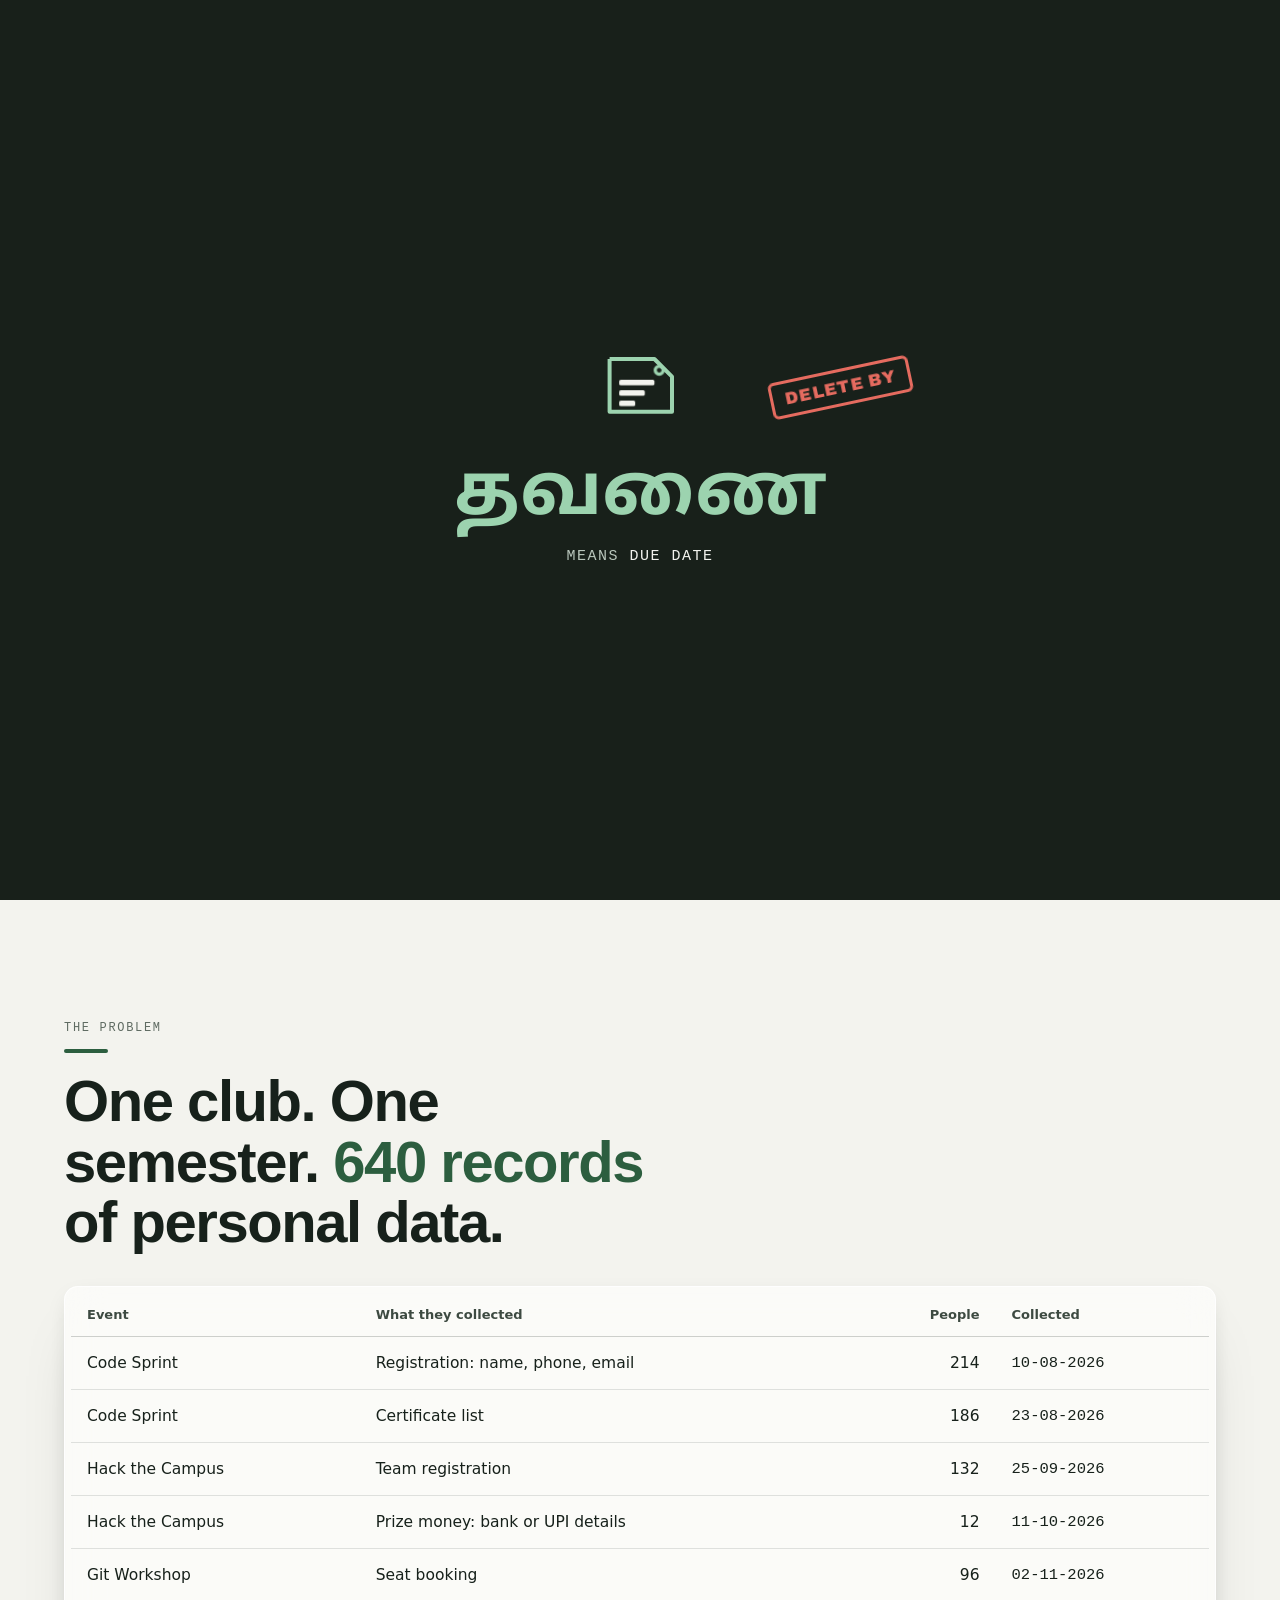
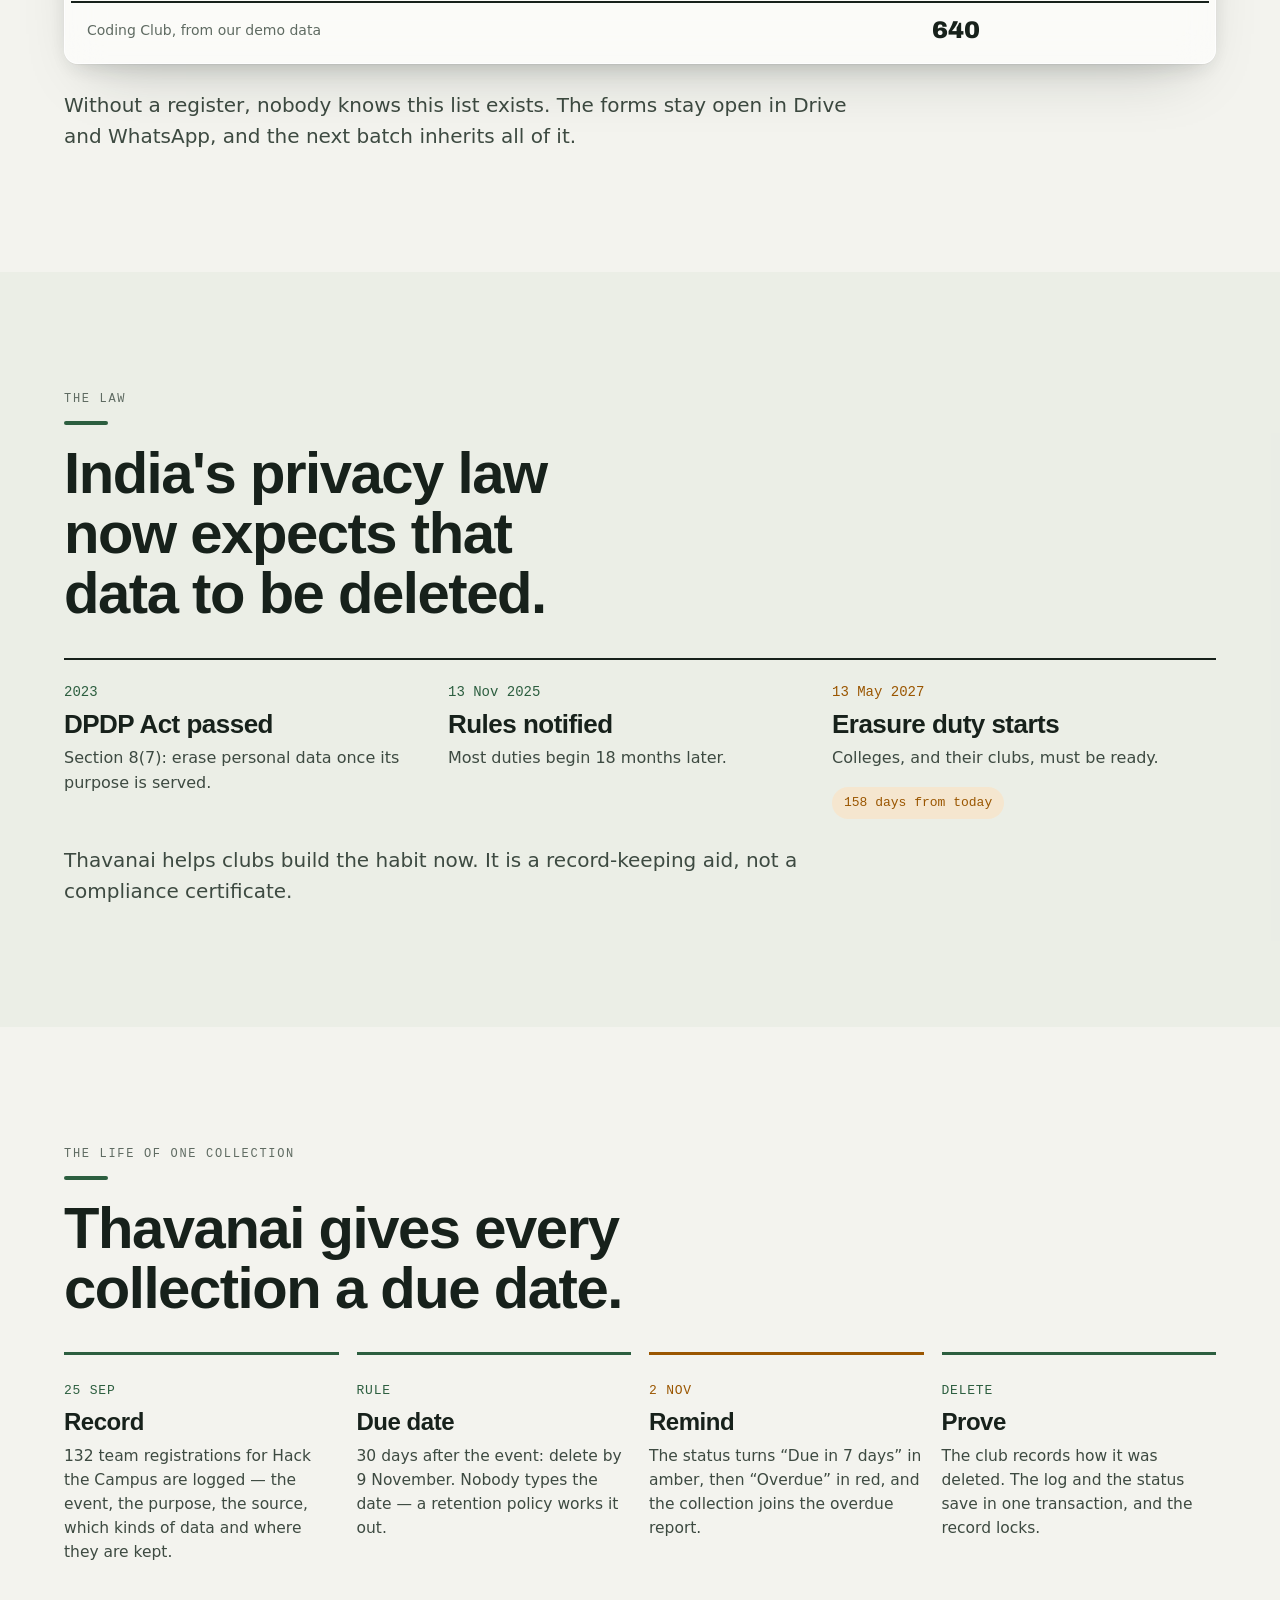
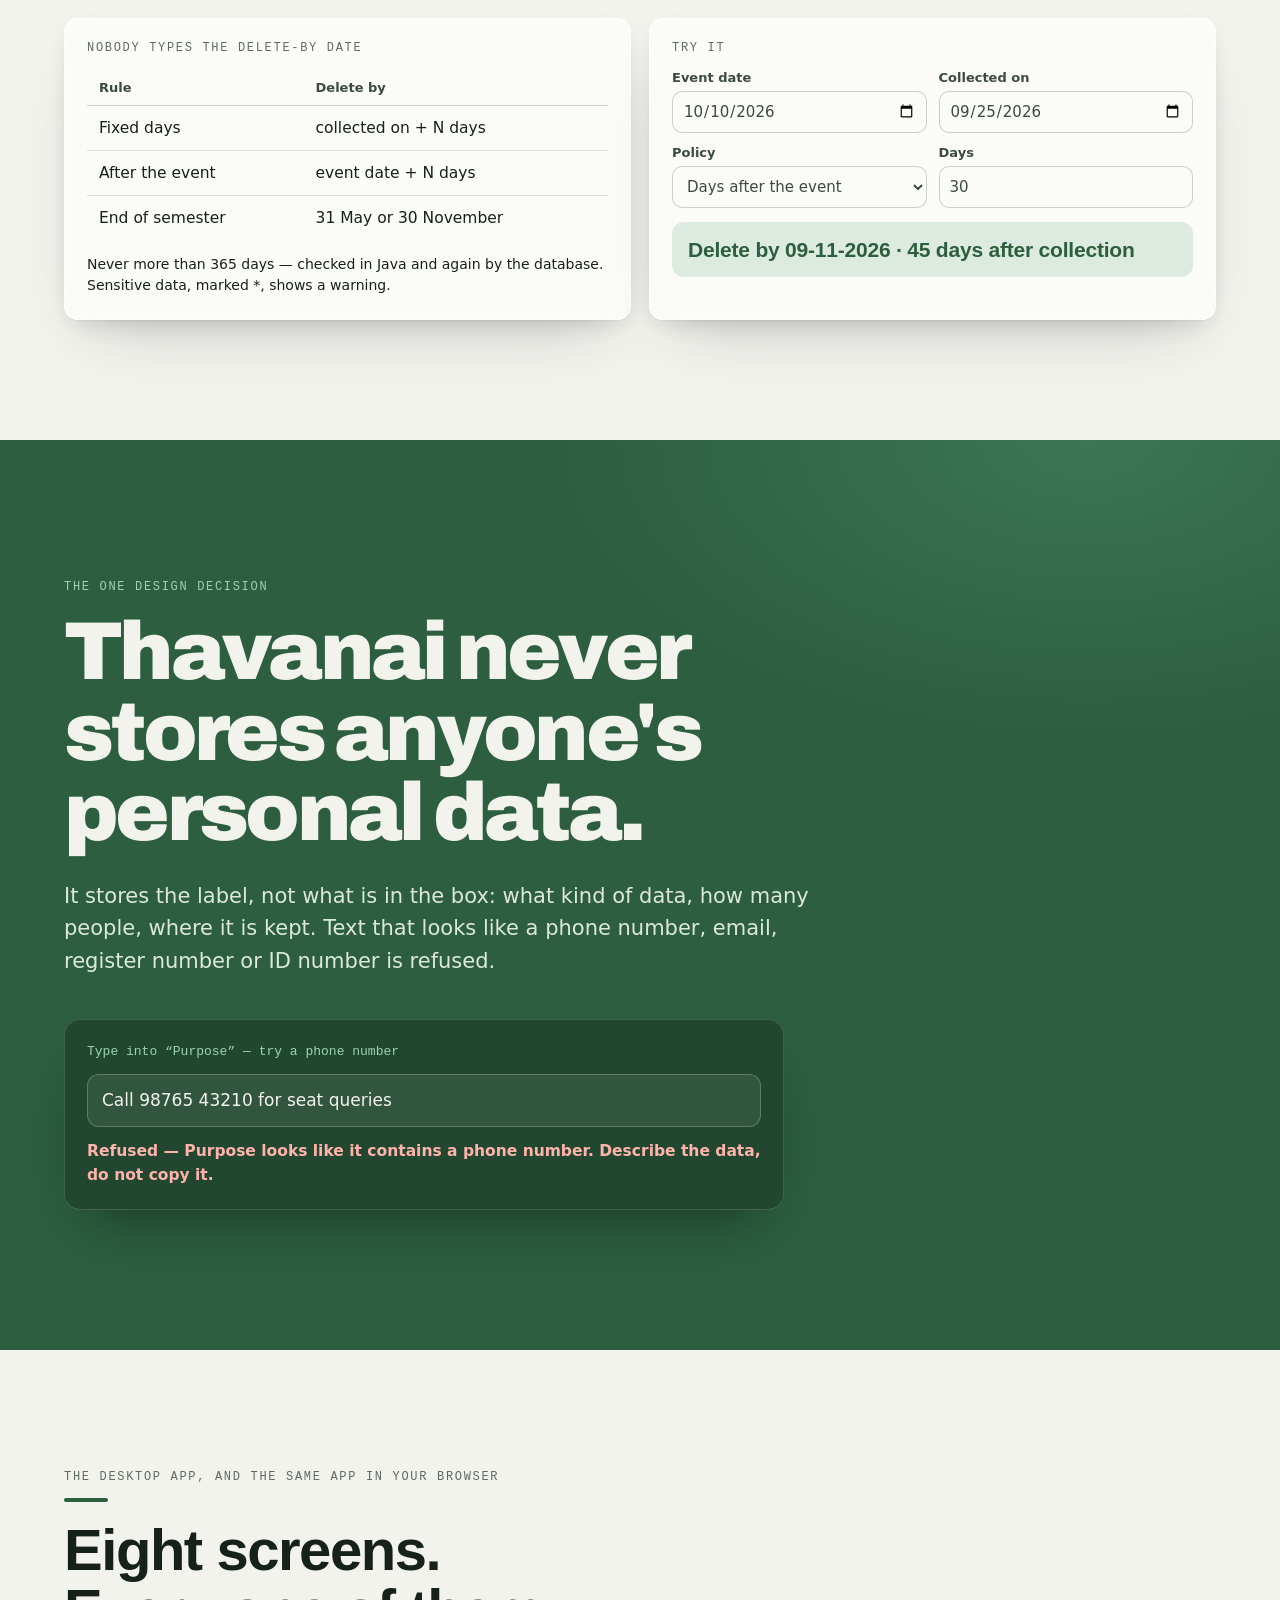
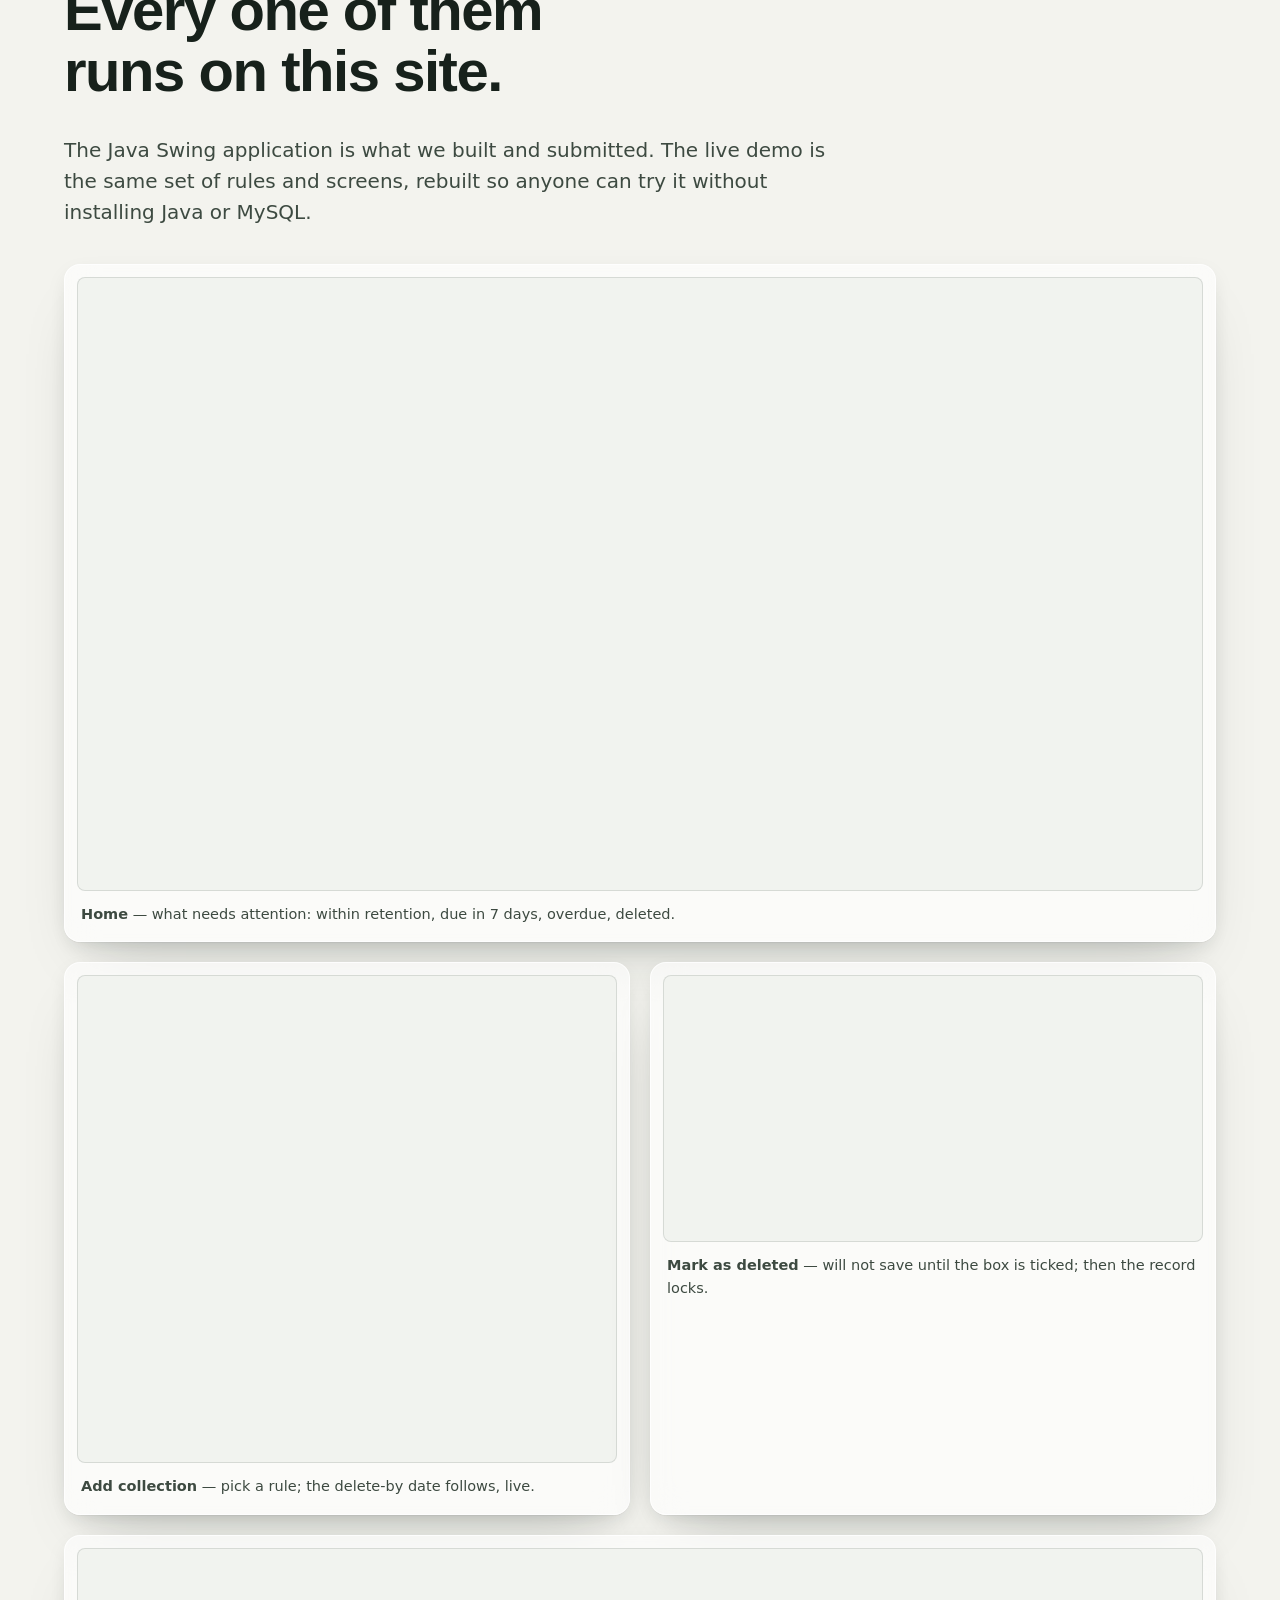
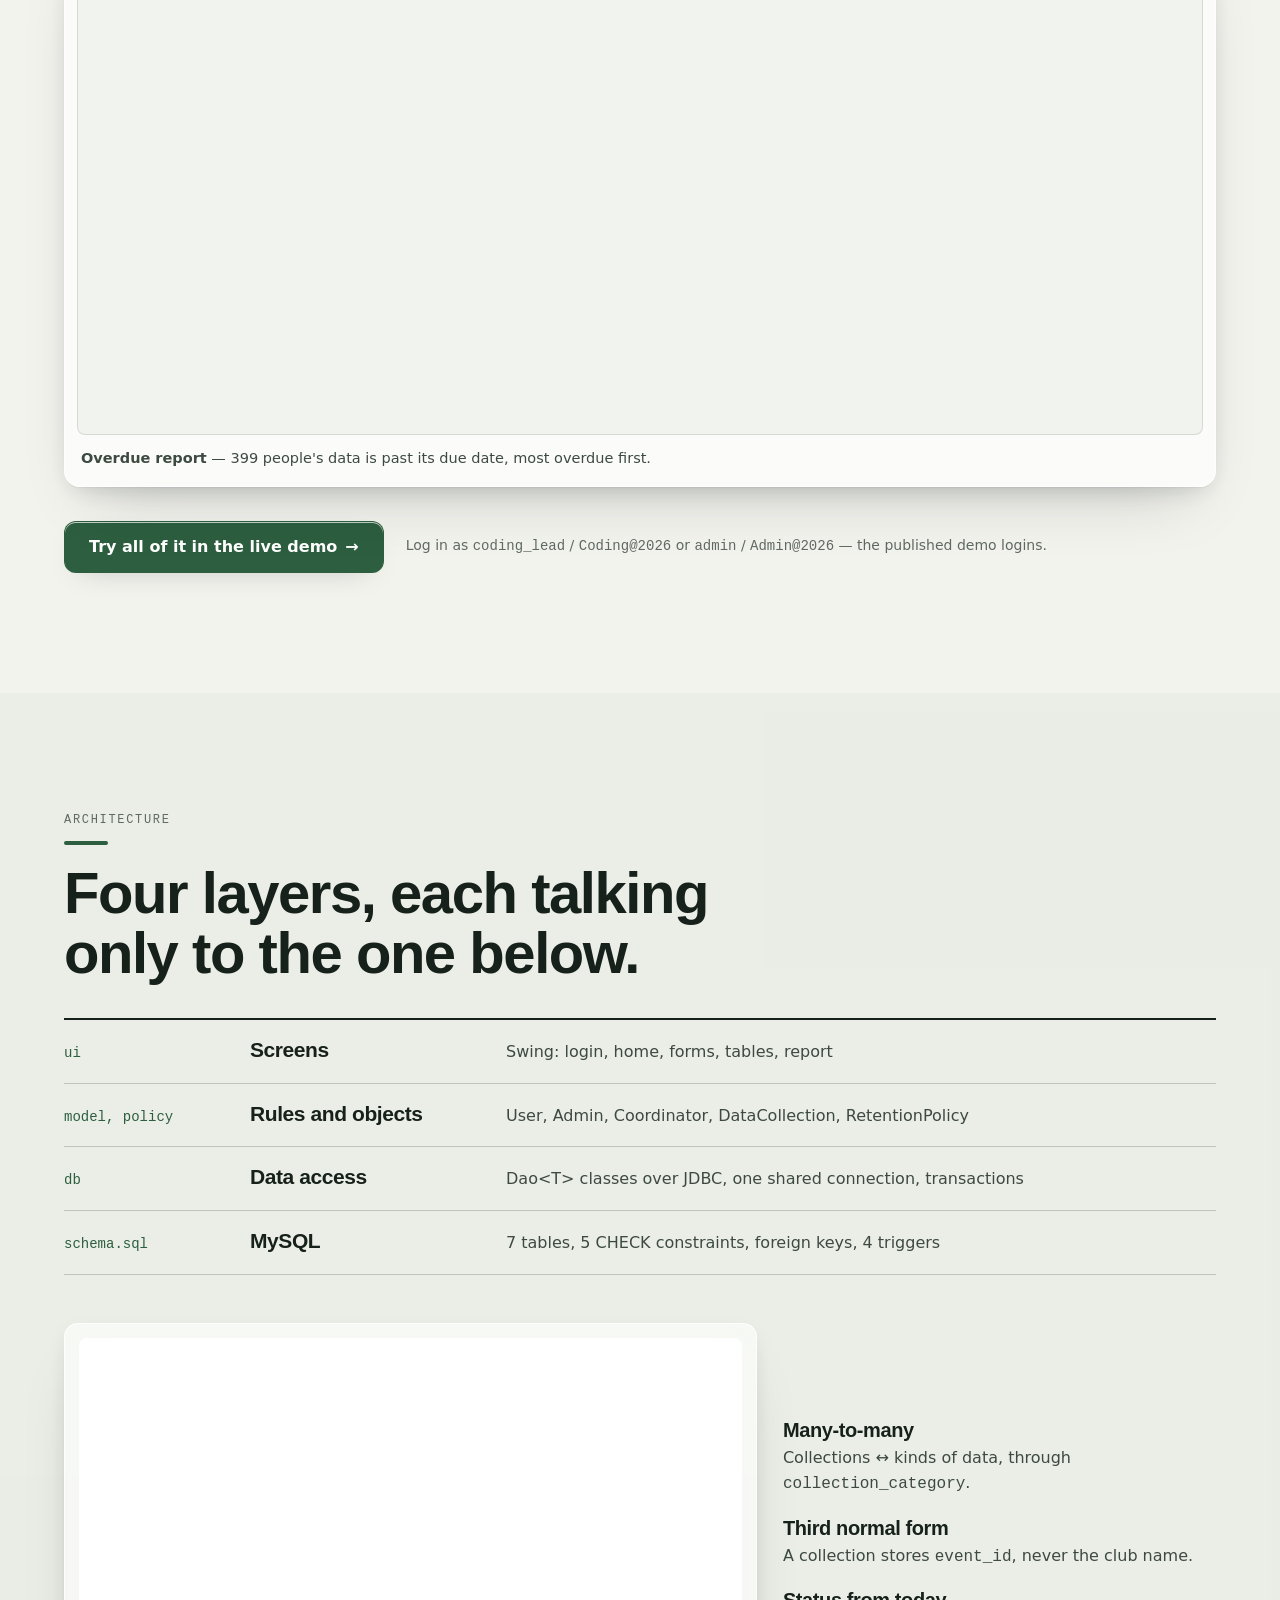
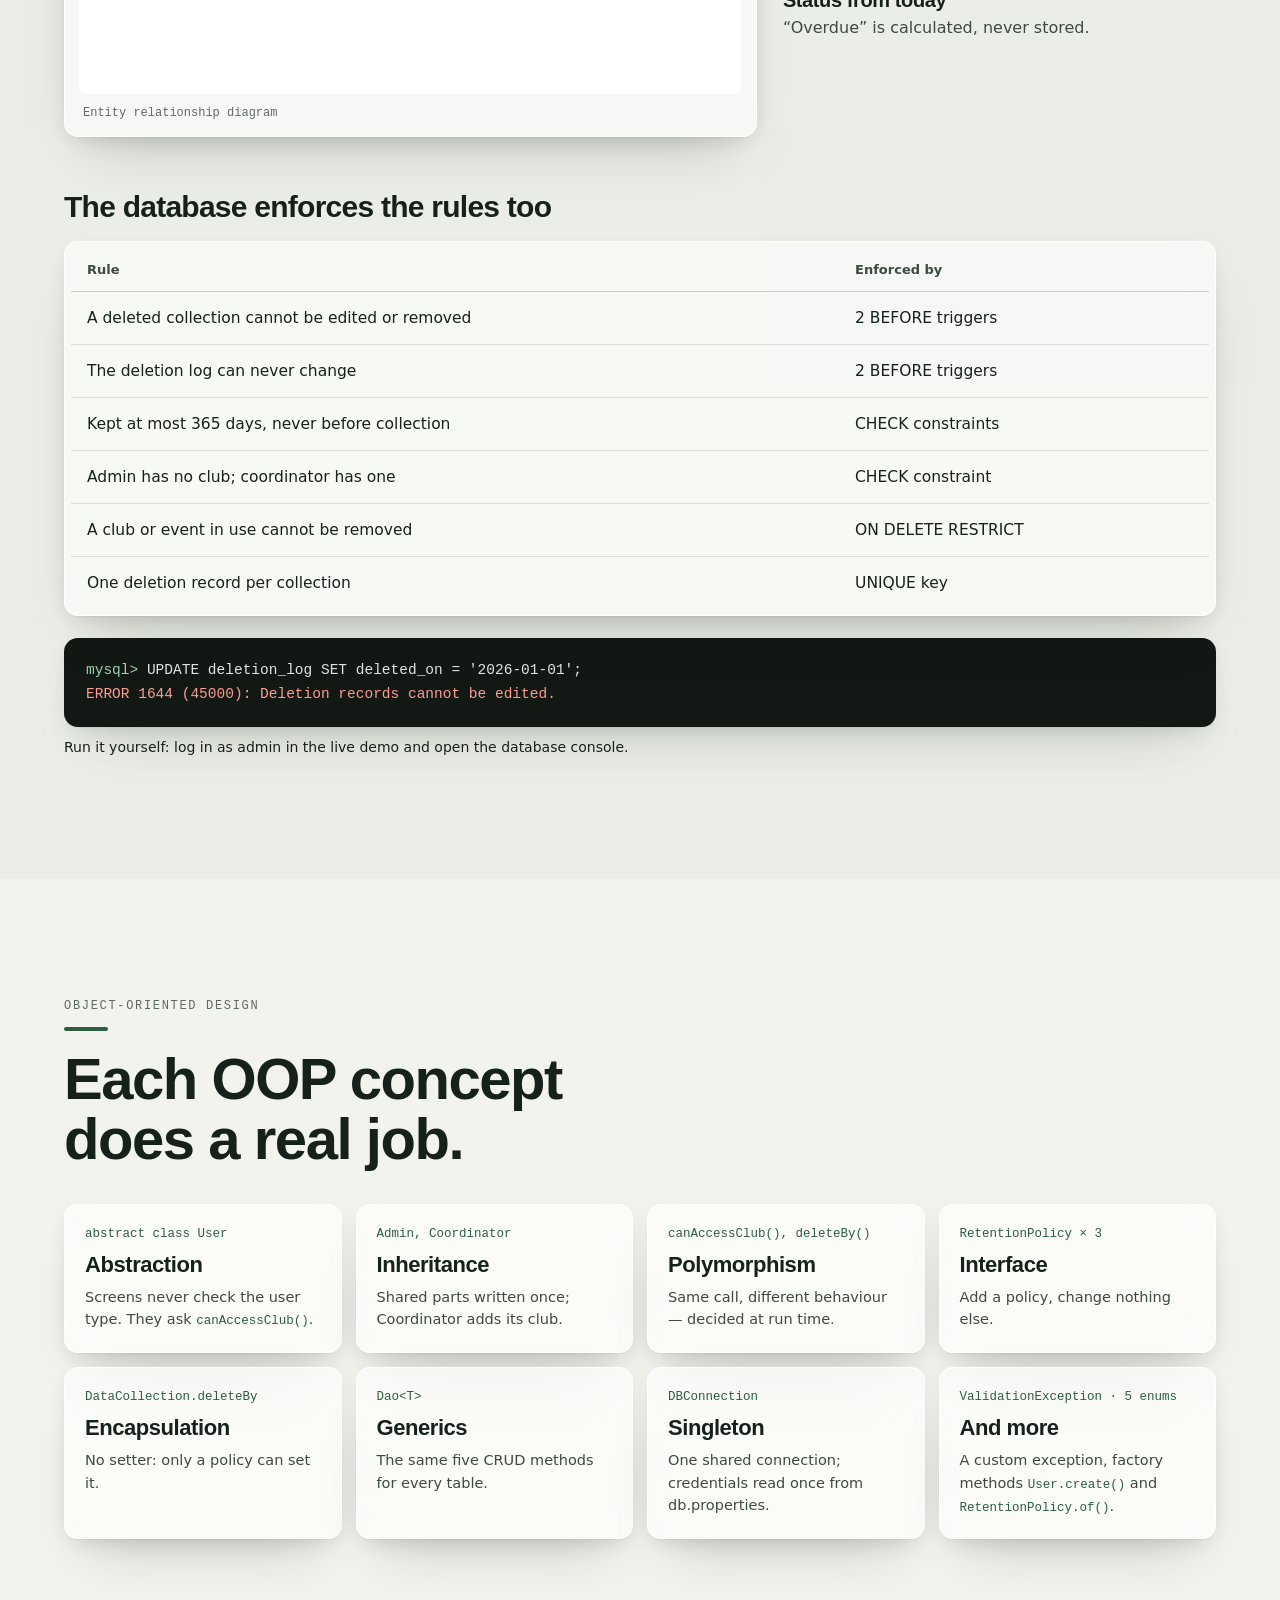
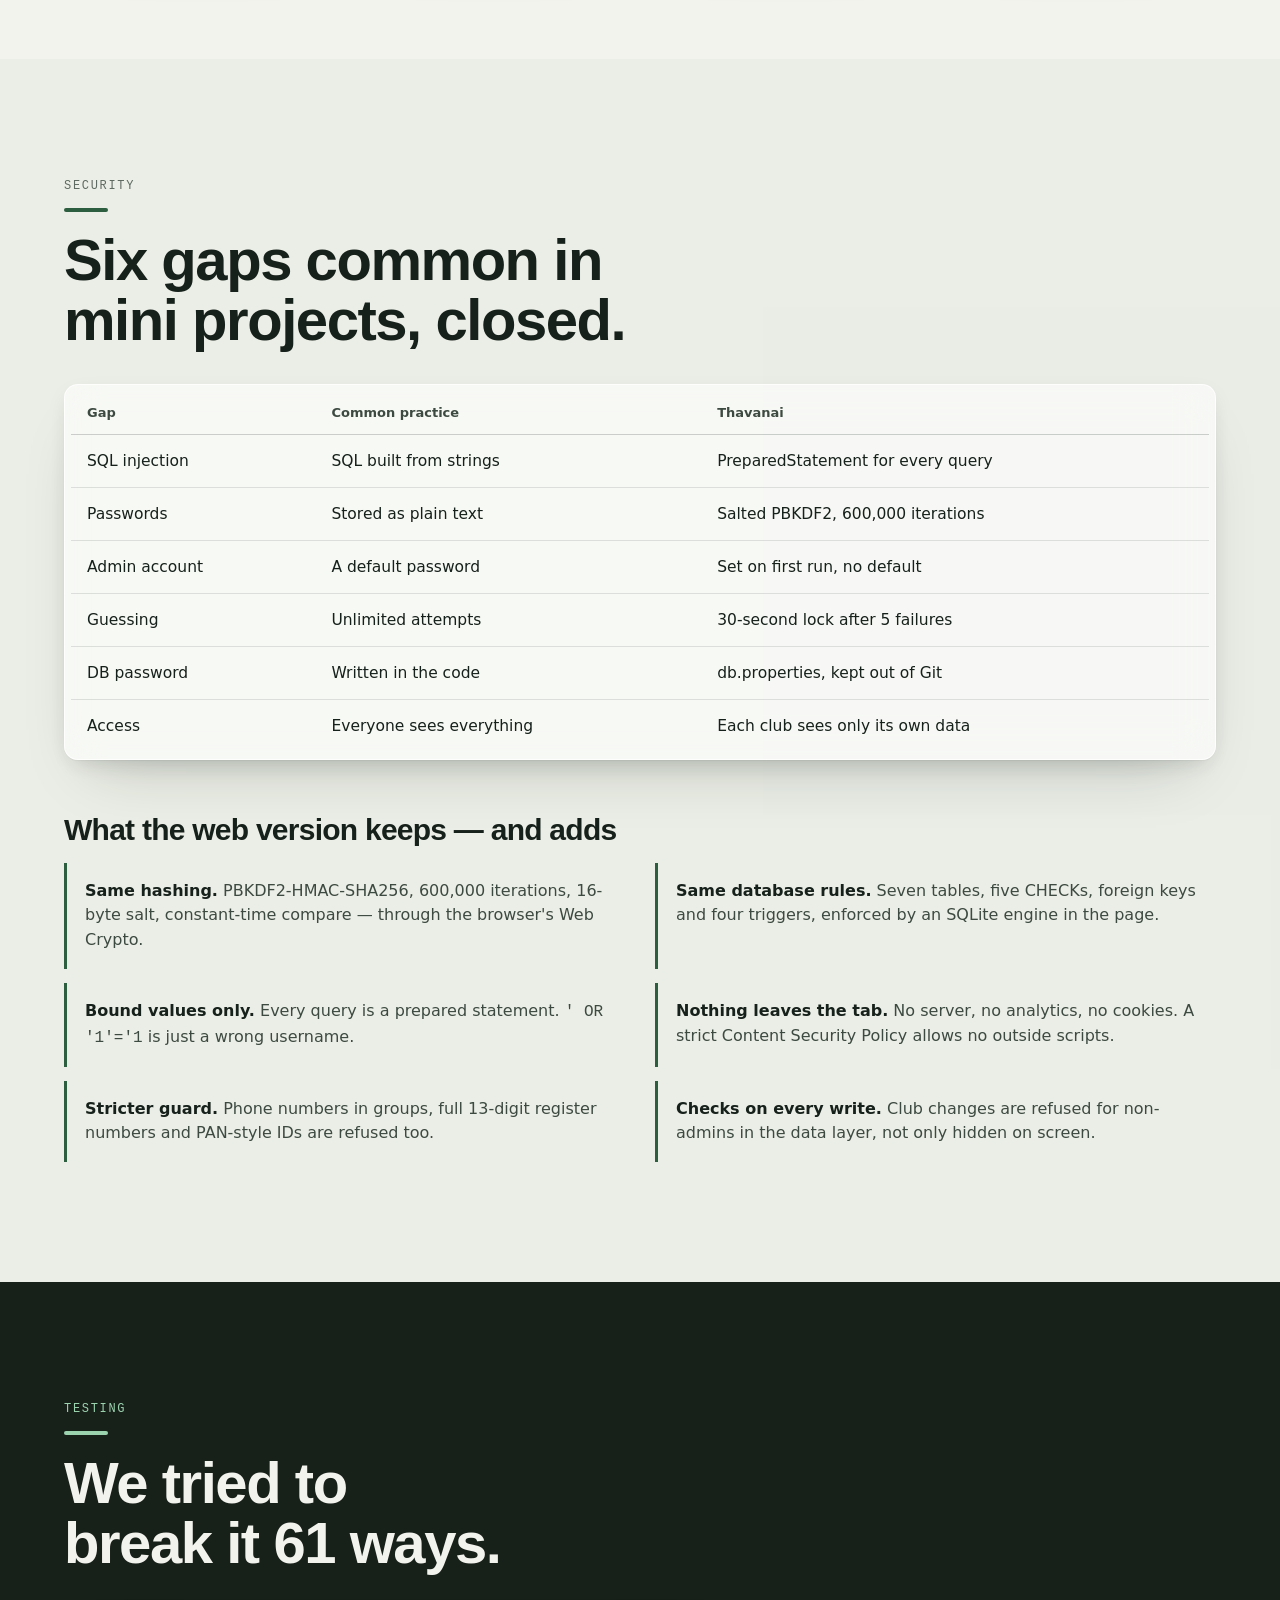
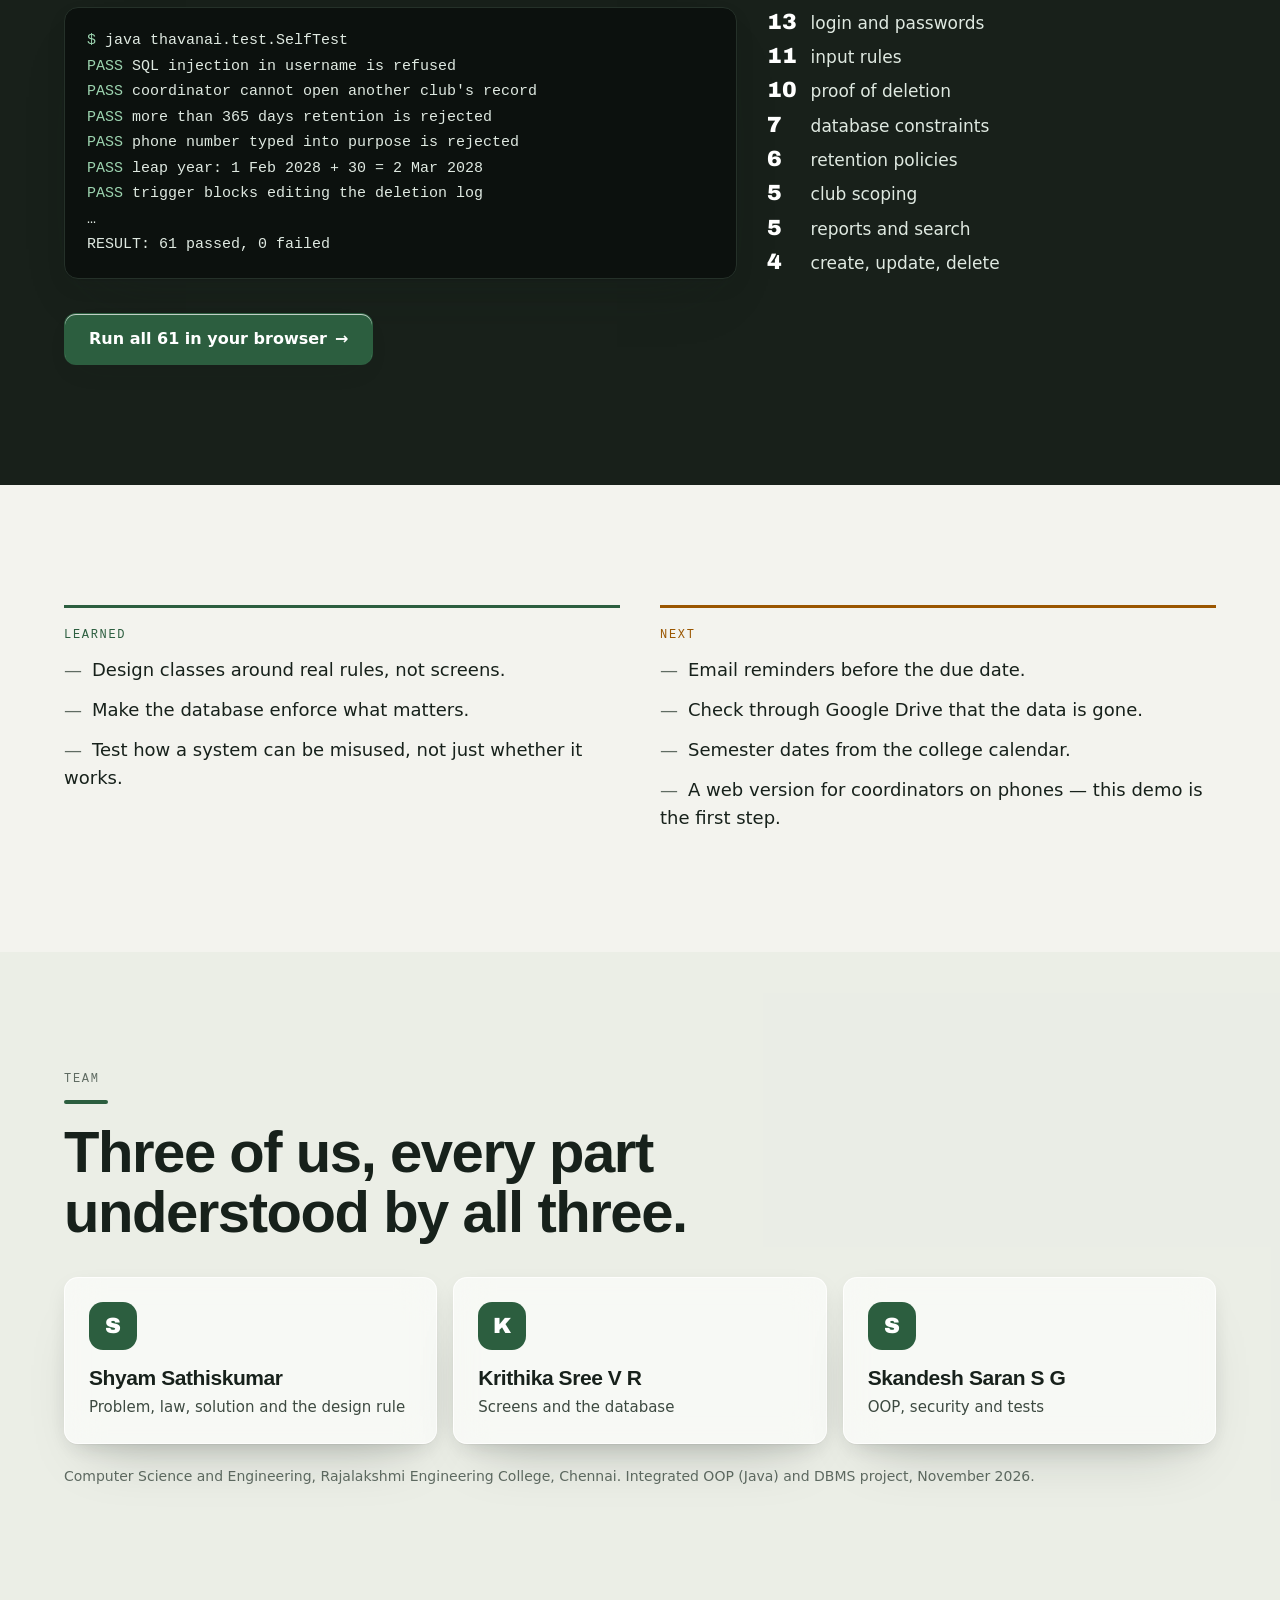
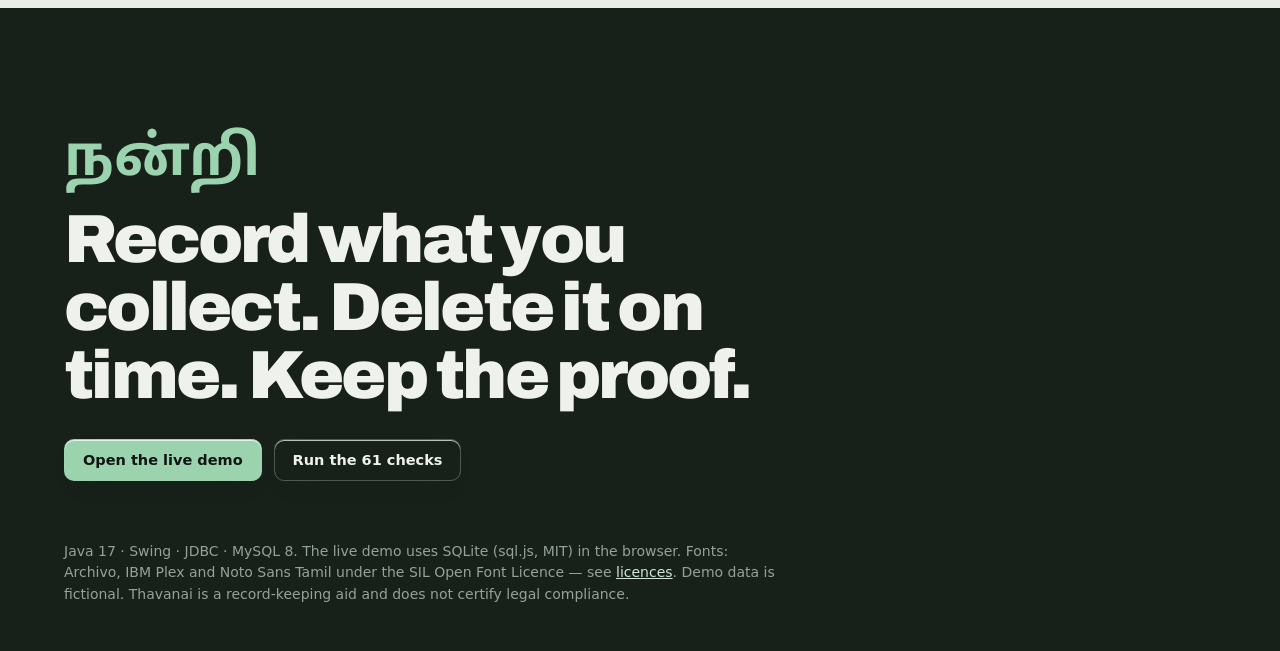
==== index.html @ cd967689 "Thavanai site and live demo" ====
<!doctype html>
<html lang="en">
<head>
<meta charset="utf-8">
<meta name="viewport" content="width=device-width, initial-scale=1">
<meta http-equiv="Content-Security-Policy" content="default-src 'none'; script-src 'self'; style-src 'self'; img-src 'self' data:; font-src 'self'; connect-src 'self'; base-uri 'none'; form-action 'none'; object-src 'none'; frame-src 'none'; worker-src 'none'">
<meta name="referrer" content="no-referrer">
<meta name="color-scheme" content="light dark">
<meta name="theme-color" content="#2c5e3f">
<title>Thavanai — Personal Data Retention Register</title>
<meta name="description" content="Thavanai (தவணை, Tamil for due date) helps college clubs record the personal data they collect, delete it on time and keep proof. Java, Swing, JDBC and MySQL — with a live demo that runs in your browser.">
<meta property="og:title" content="Thavanai — personal data retention register for college clubs">
<meta property="og:description" content="Record what you collect. Delete it on time. Keep the proof. OOP + DBMS project, Rajalakshmi Engineering College.">
<meta property="og:type" content="website">
<meta property="og:image" content="https://shyamvasansathiskumar-ux.github.io/thavanai/assets/img/og.png">
<link rel="icon" href="assets/img/favicon.svg" type="image/svg+xml">
<link rel="stylesheet" href="assets/css/base.css" integrity="sha384-Mf1oFjIJ6hLTl528oOY0fd4qyjCVRIctCUfSfc1TVsNchydVcp3LKysylEeDY0I8">
<link rel="stylesheet" href="assets/css/site.css" integrity="sha384-taOp5Yt0M/0GNAFofk0Yh6Wfee06FzqgRtsD0MX5A/KcSOfi8piU1DGLfBYl53Zg">
<script src="assets/js/guard.js" integrity="sha384-UGHvYior/XbFNX6KcgeIudAtk2i77NsYqFVesXb/4KCG66o6C7jhHVMN8LN9oMUw"></script>
<script src="assets/js/intro.js" integrity="sha384-50mHlIoOiatuygraJZ4O8bGI2BgQOf17iD5tLPlvYrQdqtkc/z7sbKfyAi4s6zaS"></script>
</head>
<body>
<div class="atmos" aria-hidden="true"><i></i><i></i><i></i></div>

<!-- opening: the label draws itself, the date is stamped -->
<div id="intro" class="intro" aria-hidden="true">
  <div class="intro-in">
    <svg class="intro-mark" viewBox="0 0 120 120">
      <path class="tag" d="M22 30 H78 L100 52 V96 H22 Z" />
      <circle class="hole" cx="84" cy="44" r="5" />
      <rect class="bar b1" x="34" y="56" width="44" height="7" rx="2" />
      <rect class="bar b2" x="34" y="69" width="32" height="7" rx="2" />
      <rect class="bar b3" x="34" y="82" width="20" height="7" rx="2" />
    </svg>
    <p class="intro-ta ta">தவணை</p>
    <p class="intro-en">means <em>due date</em></p>
    <span class="intro-stamp">DELETE BY</span>
  </div>
</div>

<nav class="nav" id="nav">
  <div class="wrap nav-in">
    <a class="brand" href="#top" aria-label="Thavanai, back to top">
      <svg viewBox="0 0 120 120" aria-hidden="true"><path d="M22 30 H78 L100 52 V96 H22 Z"/><circle cx="84" cy="44" r="5"/><rect x="34" y="56" width="44" height="7" rx="2"/><rect x="34" y="69" width="32" height="7" rx="2"/></svg>
      <span><b class="ta">தவணை</b> Thavanai</span>
    </a>
    <div class="nav-links" id="navLinks">
      <a href="#problem">Problem</a>
      <a href="#how">How it works</a>
      <a href="#inside">Inside</a>
      <a href="#security">Security</a>
      <a href="#tests">Tests</a>
      <a href="#team">Team</a>
      <button class="theme" id="theme" type="button" aria-label="Switch light or dark theme"><span aria-hidden="true">◐</span></button>
      <a class="btn primary" href="app.html">Open the live demo</a>
    </div>
    <button class="btn ghost burger" id="burger" type="button" aria-label="Open menu" aria-expanded="false" aria-controls="navLinks">☰</button>
  </div>
</nav>

<header class="hero" id="top">
  <div class="wrap hero-in">
    <div class="hero-copy">
      <p class="eyebrow">OOP + DBMS project · CSE · Rajalakshmi Engineering College · Nov 2026</p>
      <p class="hero-ta ta">தவணை</p>
      <h1 class="hero-h">Thavanai</h1>
      <p class="hero-sub">A personal data retention register for college clubs.</p>
      <p class="hero-line">Record what you collect. <span>Delete it on time.</span> <span>Keep the proof.</span></p>
      <div class="hero-cta">
        <a class="btn primary big" href="app.html">Open the live demo <span aria-hidden="true">→</span></a>
        <a class="btn big" href="tests.html">Run the 61 checks</a>
      </div>
      <p class="hero-team">Shyam Sathiskumar · Krithika Sree V R · Skandesh Saran S G</p>
    </div>
    <div class="hero-art" id="heroArt" aria-label="An example data collection label">
      <div class="label back2" aria-hidden="true"></div>
      <div class="label back1" aria-hidden="true"></div>
      <article class="label front">
        <p class="label-k mono">Collection #1 · Coding Club</p>
        <h2 class="label-h">Code Sprint 2026 registration</h2>
        <p class="label-p">214 people</p>
        <p class="label-p">Name, register no., dept, email, phone</p>
        <p class="label-d mono">Delete by 21-09-2026</p>
        <p class="label-stamp" id="heroStamp">Overdue</p>
      </article>
    </div>
  </div>
  <a class="scroll-cue mono" href="#problem">Scroll <span aria-hidden="true">↓</span></a>
</header>

<main>
  <!-- the problem -->
  <section class="sec" id="problem">
    <div class="wrap">
      <p class="eyebrow">The problem</p>
      <h2 class="h2 tick">One club. One semester. <span class="hl">640 records</span> of personal data.</h2>
      <div class="glass table-card rv">
        <div class="grid-scroll">
          <table class="t">
            <caption class="sr-only">What one club collected in one semester</caption>
            <thead><tr><th>Event</th><th>What they collected</th><th class="num">People</th><th>Collected</th></tr></thead>
            <tbody>
              <tr><td>Code Sprint</td><td>Registration: name, phone, email</td><td class="num">214</td><td class="mono">10-08-2026</td></tr>
              <tr><td>Code Sprint</td><td>Certificate list</td><td class="num">186</td><td class="mono">23-08-2026</td></tr>
              <tr><td>Hack the Campus</td><td>Team registration</td><td class="num">132</td><td class="mono">25-09-2026</td></tr>
              <tr><td>Hack the Campus</td><td>Prize money: bank or UPI details</td><td class="num">12</td><td class="mono">11-10-2026</td></tr>
              <tr><td>Git Workshop</td><td>Seat booking</td><td class="num">96</td><td class="mono">02-11-2026</td></tr>
            </tbody>
            <tfoot><tr><td colspan="2">Coding Club, from our demo data</td><td class="num strong">640</td><td></td></tr></tfoot>
          </table>
        </div>
      </div>
      <p class="lede rv">Without a register, nobody knows this list exists. The forms stay open in Drive and WhatsApp, and the next batch inherits all of it.</p>
    </div>
  </section>

  <!-- the law -->
  <section class="sec sage" id="law">
    <div class="wrap">
      <p class="eyebrow">The law</p>
      <h2 class="h2 tick">India's privacy law now expects that data to be deleted.</h2>
      <ol class="timeline rv">
        <li><span class="mono k">2023</span><strong>DPDP Act passed</strong><span>Section 8(7): erase personal data once its purpose is served.</span></li>
        <li><span class="mono k">13 Nov 2025</span><strong>Rules notified</strong><span>Most duties begin 18 months later.</span></li>
        <li class="soon"><span class="mono k">13 May 2027</span><strong>Erasure duty starts</strong><span>Colleges, and their clubs, must be ready.</span><span class="countdown mono" id="countdown"></span></li>
      </ol>
      <p class="lede rv">Thavanai helps clubs build the habit now. It is a record-keeping aid, not a compliance certificate.</p>
    </div>
  </section>

  <!-- how it works -->
  <section class="sec" id="how">
    <div class="wrap">
      <p class="eyebrow">The life of one collection</p>
      <h2 class="h2 tick">Thavanai gives every collection a due date.</h2>
      <div class="steps rv">
        <div class="step"><span class="mono k">25 Sep</span><strong>Record</strong><p>132 team registrations for Hack the Campus are logged — the event, the purpose, the source, which kinds of data and where they are kept.</p></div>
        <div class="step"><span class="mono k">Rule</span><strong>Due date</strong><p>30 days after the event: delete by 9 November. Nobody types the date — a retention policy works it out.</p></div>
        <div class="step amber"><span class="mono k">2 Nov</span><strong>Remind</strong><p>The status turns “Due in 7 days” in amber, then “Overdue” in red, and the collection joins the overdue report.</p></div>
        <div class="step"><span class="mono k">Delete</span><strong>Prove</strong><p>The club records how it was deleted. The log and the status save in one transaction, and the record locks.</p></div>
      </div>
      <div class="rules rv">
        <div class="glass rule-card">
          <p class="eyebrow">Nobody types the delete-by date</p>
          <table class="t compact">
            <thead><tr><th>Rule</th><th>Delete by</th></tr></thead>
            <tbody><tr><td>Fixed days</td><td>collected on + N days</td></tr><tr><td>After the event</td><td>event date + N days</td></tr><tr><td>End of semester</td><td>31 May or 30 November</td></tr></tbody>
          </table>
          <p class="small">Never more than 365 days — checked in Java and again by the database. Sensitive data, marked *, shows a warning.</p>
        </div>
        <div class="glass rule-card calc" id="calc">
          <p class="eyebrow">Try it</p>
          <div class="calc-grid">
            <label>Event date <input type="date" id="cEvent" value="2026-10-10"></label>
            <label>Collected on <input type="date" id="cColl" value="2026-09-25"></label>
            <label>Policy
              <select id="cPol"><option value="AFTER_EVENT">Days after the event</option><option value="FIXED_DAYS">Days after collection</option><option value="END_OF_SEMESTER">End of semester</option></select>
            </label>
            <label>Days <input type="number" id="cDays" value="30" min="0" max="365"></label>
          </div>
          <p class="calc-out" id="cOut" aria-live="polite"></p>
        </div>
      </div>
    </div>
  </section>

  <!-- the one design decision -->
  <section class="band" id="decision">
    <div class="wrap">
      <p class="eyebrow light">The one design decision</p>
      <h2 class="band-h">Thavanai never stores anyone's personal data.</h2>
      <p class="band-p">It stores the label, not what is in the box: what kind of data, how many people, where it is kept. Text that looks like a phone number, email, register number or ID number is refused.</p>
      <div class="guard glass-dark rv">
        <label for="guardIn" class="mono">Type into “Purpose” — try a phone number</label>
        <input id="guardIn" type="text" autocomplete="off" spellcheck="false" maxlength="200" value="Call 98765 43210 for seat queries">
        <p id="guardOut" class="guard-out" aria-live="polite"></p>
      </div>
    </div>
  </section>

  <!-- screens -->
  <section class="sec" id="inside">
    <div class="wrap">
      <p class="eyebrow">The desktop app, and the same app in your browser</p>
      <h2 class="h2 tick">Eight screens. Every one of them runs on this site.</h2>
      <p class="lede">The Java Swing application is what we built and submitted. The live demo is the same set of rules and screens, rebuilt so anyone can try it without installing Java or MySQL.</p>
      <div class="shots rv">
        <figure class="shot wide"><img src="assets/img/desktop/05_home_admin.png" alt="Home screen of the desktop app: 4 within retention, 2 due in 7 days, 3 overdue, 3 deleted" width="900" height="490" loading="lazy"><figcaption><strong>Home</strong> — what needs attention: within retention, due in 7 days, overdue, deleted.</figcaption></figure>
        <figure class="shot"><img src="assets/img/desktop/10_add_collection.png" alt="Add collection form with a live delete-by preview" width="688" height="621" loading="lazy"><figcaption><strong>Add collection</strong> — pick a rule; the delete-by date follows, live.</figcaption></figure>
        <figure class="shot"><img src="assets/img/desktop/15_mark_deleted.png" alt="Mark as deleted dialog with a confirmation tick box" width="735" height="362" loading="lazy"><figcaption><strong>Mark as deleted</strong> — will not save until the box is ticked; then the record locks.</figcaption></figure>
        <figure class="shot wide"><img src="assets/img/desktop/16_overdue_report.png" alt="Overdue deletion report: 3 collections overdue, holding personal data of 399 people" width="1180" height="510" loading="lazy"><figcaption><strong>Overdue report</strong> — 399 people's data is past its due date, most overdue first.</figcaption></figure>
      </div>
      <div class="cta-row rv"><a class="btn primary big" href="app.html">Try all of it in the live demo <span aria-hidden="true">→</span></a><span class="small muted">Log in as <span class="mono">coding_lead</span> / <span class="mono">Coding@2026</span> or <span class="mono">admin</span> / <span class="mono">Admin@2026</span> — the published demo logins.</span></div>
    </div>
  </section>

  <!-- architecture + database -->
  <section class="sec sage">
    <div class="wrap">
      <p class="eyebrow">Architecture</p>
      <h2 class="h2 tick">Four layers, each talking only to the one below.</h2>
      <div class="layers rv">
        <div><span class="mono">ui</span><strong>Screens</strong><span>Swing: login, home, forms, tables, report</span></div>
        <div><span class="mono">model, policy</span><strong>Rules and objects</strong><span>User, Admin, Coordinator, DataCollection, RetentionPolicy</span></div>
        <div><span class="mono">db</span><strong>Data access</strong><span>Dao&lt;T&gt; classes over JDBC, one shared connection, transactions</span></div>
        <div><span class="mono">schema.sql</span><strong>MySQL</strong><span>7 tables, 5 CHECK constraints, foreign keys, 4 triggers</span></div>
      </div>
      <div class="er rv">
        <figure class="glass er-fig"><img src="assets/img/er.png" alt="Entity relationship diagram of the seven tables: club, app_user, event, data_category, data_collection, collection_category and deletion_log" width="1800" height="966" loading="lazy"><figcaption class="mono">Entity relationship diagram</figcaption></figure>
        <div class="er-notes">
          <div><strong>Many-to-many</strong><span>Collections ↔ kinds of data, through <span class="mono">collection_category</span>.</span></div>
          <div><strong>Third normal form</strong><span>A collection stores <span class="mono">event_id</span>, never the club name.</span></div>
          <div><strong>Status from today</strong><span>“Overdue” is calculated, never stored.</span></div>
        </div>
      </div>
      <h3 class="h3">The database enforces the rules too</h3>
      <div class="glass table-card rv"><div class="grid-scroll"><table class="t">
        <thead><tr><th>Rule</th><th>Enforced by</th></tr></thead>
        <tbody>
          <tr><td>A deleted collection cannot be edited or removed</td><td>2 BEFORE triggers</td></tr>
          <tr><td>The deletion log can never change</td><td>2 BEFORE triggers</td></tr>
          <tr><td>Kept at most 365 days, never before collection</td><td>CHECK constraints</td></tr>
          <tr><td>Admin has no club; coordinator has one</td><td>CHECK constraint</td></tr>
          <tr><td>A club or event in use cannot be removed</td><td>ON DELETE RESTRICT</td></tr>
          <tr><td>One deletion record per collection</td><td>UNIQUE key</td></tr>
        </tbody></table></div></div>
      <div class="term-card rv">
        <pre class="term"><span class="p">mysql&gt;</span> UPDATE deletion_log SET deleted_on = '2026-01-01';
<span class="e">ERROR 1644 (45000): Deletion records cannot be edited.</span></pre>
        <p class="small">Run it yourself: log in as admin in the live demo and open the database console.</p>
      </div>
    </div>
  </section>

  <!-- OOP -->
  <section class="sec">
    <div class="wrap">
      <p class="eyebrow">Object-oriented design</p>
      <h2 class="h2 tick">Each OOP concept does a real job.</h2>
      <div class="oop rv">
        <div class="glass o"><span class="mono">abstract class User</span><strong>Abstraction</strong><p>Screens never check the user type. They ask <span class="mono">canAccessClub()</span>.</p></div>
        <div class="glass o"><span class="mono">Admin, Coordinator</span><strong>Inheritance</strong><p>Shared parts written once; Coordinator adds its club.</p></div>
        <div class="glass o"><span class="mono">canAccessClub(), deleteBy()</span><strong>Polymorphism</strong><p>Same call, different behaviour — decided at run time.</p></div>
        <div class="glass o"><span class="mono">RetentionPolicy × 3</span><strong>Interface</strong><p>Add a policy, change nothing else.</p></div>
        <div class="glass o"><span class="mono">DataCollection.deleteBy</span><strong>Encapsulation</strong><p>No setter: only a policy can set it.</p></div>
        <div class="glass o"><span class="mono">Dao&lt;T&gt;</span><strong>Generics</strong><p>The same five CRUD methods for every table.</p></div>
        <div class="glass o"><span class="mono">DBConnection</span><strong>Singleton</strong><p>One shared connection; credentials read once from db.properties.</p></div>
        <div class="glass o"><span class="mono">ValidationException · 5 enums</span><strong>And more</strong><p>A custom exception, factory methods <span class="mono">User.create()</span> and <span class="mono">RetentionPolicy.of()</span>.</p></div>
      </div>
    </div>
  </section>

  <!-- security -->
  <section class="sec sage" id="security">
    <div class="wrap">
      <p class="eyebrow">Security</p>
      <h2 class="h2 tick">Six gaps common in mini projects, closed.</h2>
      <div class="glass table-card rv"><div class="grid-scroll"><table class="t">
        <thead><tr><th>Gap</th><th>Common practice</th><th>Thavanai</th></tr></thead>
        <tbody>
          <tr><td>SQL injection</td><td>SQL built from strings</td><td>PreparedStatement for every query</td></tr>
          <tr><td>Passwords</td><td>Stored as plain text</td><td>Salted PBKDF2, 600,000 iterations</td></tr>
          <tr><td>Admin account</td><td>A default password</td><td>Set on first run, no default</td></tr>
          <tr><td>Guessing</td><td>Unlimited attempts</td><td>30-second lock after 5 failures</td></tr>
          <tr><td>DB password</td><td>Written in the code</td><td>db.properties, kept out of Git</td></tr>
          <tr><td>Access</td><td>Everyone sees everything</td><td>Each club sees only its own data</td></tr>
        </tbody></table></div></div>
      <h3 class="h3">What the web version keeps — and adds</h3>
      <ul class="adds rv">
        <li><strong>Same hashing.</strong> PBKDF2-HMAC-SHA256, 600,000 iterations, 16-byte salt, constant-time compare — through the browser's Web Crypto.</li>
        <li><strong>Same database rules.</strong> Seven tables, five CHECKs, foreign keys and four triggers, enforced by an SQLite engine in the page.</li>
        <li><strong>Bound values only.</strong> Every query is a prepared statement. <span class="mono">' OR '1'='1</span> is just a wrong username.</li>
        <li><strong>Nothing leaves the tab.</strong> No server, no analytics, no cookies. A strict Content Security Policy allows no outside scripts.</li>
        <li><strong>Stricter guard.</strong> Phone numbers in groups, full 13-digit register numbers and PAN-style IDs are refused too.</li>
        <li><strong>Checks on every write.</strong> Club changes are refused for non-admins in the data layer, not only hidden on screen.</li>
      </ul>
    </div>
  </section>

  <!-- tests -->
  <section class="sec dark" id="tests">
    <div class="wrap">
      <p class="eyebrow light">Testing</p>
      <h2 class="h2 light tick">We tried to break it 61 ways.</h2>
      <div class="tests rv">
        <pre class="term big-term"><span class="p">$</span> java thavanai.test.SelfTest
<span class="ok">PASS</span> SQL injection in username is refused
<span class="ok">PASS</span> coordinator cannot open another club's record
<span class="ok">PASS</span> more than 365 days retention is rejected
<span class="ok">PASS</span> phone number typed into purpose is rejected
<span class="ok">PASS</span> leap year: 1 Feb 2028 + 30 = 2 Mar 2028
<span class="ok">PASS</span> trigger blocks editing the deletion log
…
RESULT: 61 passed, 0 failed</pre>
        <ul class="tally">
          <li><b>13</b> login and passwords</li><li><b>11</b> input rules</li><li><b>10</b> proof of deletion</li><li><b>7</b> database constraints</li>
          <li><b>6</b> retention policies</li><li><b>5</b> club scoping</li><li><b>5</b> reports and search</li><li><b>4</b> create, update, delete</li>
        </ul>
      </div>
      <div class="cta-row rv"><a class="btn primary big" href="tests.html">Run all 61 in your browser <span aria-hidden="true">→</span></a></div>
    </div>
  </section>

  <!-- learned / next -->
  <section class="sec">
    <div class="wrap two-col">
      <div class="rv"><p class="eyebrow green">Learned</p><ul class="clean"><li>Design classes around real rules, not screens.</li><li>Make the database enforce what matters.</li><li>Test how a system can be misused, not just whether it works.</li></ul></div>
      <div class="rv"><p class="eyebrow amber">Next</p><ul class="clean"><li>Email reminders before the due date.</li><li>Check through Google Drive that the data is gone.</li><li>Semester dates from the college calendar.</li><li>A web version for coordinators on phones — this demo is the first step.</li></ul></div>
    </div>
  </section>

  <!-- team -->
  <section class="sec sage" id="team">
    <div class="wrap">
      <p class="eyebrow">Team</p>
      <h2 class="h2 tick">Three of us, every part understood by all three.</h2>
      <div class="team rv">
        <div class="glass person"><span class="initial">S</span><strong>Shyam Sathiskumar</strong><span>Problem, law, solution and the design rule</span></div>
        <div class="glass person"><span class="initial">K</span><strong>Krithika Sree V R</strong><span>Screens and the database</span></div>
        <div class="glass person"><span class="initial">S</span><strong>Skandesh Saran S G</strong><span>OOP, security and tests</span></div>
      </div>
      <p class="small muted">Computer Science and Engineering, Rajalakshmi Engineering College, Chennai. Integrated OOP (Java) and DBMS project, November 2026.</p>
    </div>
  </section>
</main>

<footer class="end">
  <div class="wrap end-in">
    <p class="ta end-ta">நன்றி</p>
    <p class="end-h">Record what you collect. Delete it on time. Keep the proof.</p>
    <div class="end-row">
      <a class="btn primary" href="app.html">Open the live demo</a>
      <a class="btn" href="tests.html">Run the 61 checks</a>
    </div>
    <p class="small muted end-note">Java 17 · Swing · JDBC · MySQL 8. The live demo uses SQLite (sql.js, MIT) in the browser. Fonts: Archivo, IBM Plex and Noto Sans Tamil under the SIL Open Font Licence — see <a href="licenses/">licences</a>. Demo data is fictional. Thavanai is a record-keeping aid and does not certify legal compliance.</p>
  </div>
</footer>

<script src="assets/js/engine.js" integrity="sha384-3D8dNo9qQnMVmAZ3kLku4UPejki+bTEUv4+iHDWS5wwF9+rpNoP//E39a4algmXG"></script>
<script src="assets/js/site.js" integrity="sha384-fItStufsasPRZH1zFFzCdhBZumuwYhHo+tBJNO1d48spcjtXTamlww18qX8bdnQz"></script>
</body>
</html>
---- assets/css/base.css ----
/* Thavanai — shared tokens, type and surfaces */
@font-face { font-family: "Archivo"; font-weight: 600; font-display: swap; src: url("../fonts/archivo-latin-600-normal.woff2") format("woff2"); }
@font-face { font-family: "Archivo"; font-weight: 700; font-display: swap; src: url("../fonts/archivo-latin-700-normal.woff2") format("woff2"); }
@font-face { font-family: "Archivo"; font-weight: 800; font-display: swap; src: url("../fonts/archivo-latin-800-normal.woff2") format("woff2"); }
@font-face { font-family: "Archivo"; font-weight: 900; font-display: swap; src: url("../fonts/archivo-latin-900-normal.woff2") format("woff2"); }
@font-face { font-family: "Plex"; font-weight: 400; font-display: swap; src: url("../fonts/ibm-plex-sans-latin-400-normal.woff2") format("woff2"); }
@font-face { font-family: "Plex"; font-weight: 500; font-display: swap; src: url("../fonts/ibm-plex-sans-latin-500-normal.woff2") format("woff2"); }
@font-face { font-family: "Plex"; font-weight: 600; font-display: swap; src: url("../fonts/ibm-plex-sans-latin-600-normal.woff2") format("woff2"); }
@font-face { font-family: "Plex Mono"; font-weight: 400; font-display: swap; src: url("../fonts/ibm-plex-mono-latin-400-normal.woff2") format("woff2"); }
@font-face { font-family: "Plex Mono"; font-weight: 500; font-display: swap; src: url("../fonts/ibm-plex-mono-latin-500-normal.woff2") format("woff2"); }
@font-face { font-family: "Tamil"; font-weight: 500; font-display: swap; src: url("../fonts/noto-sans-tamil-tamil-500-normal.woff2") format("woff2"); }
@font-face { font-family: "Tamil"; font-weight: 700; font-display: swap; src: url("../fonts/noto-sans-tamil-tamil-700-normal.woff2") format("woff2"); }

:root {
  --ink: #17211b;
  --ink-2: #3d4a41;
  --muted: #5f6b62;
  --paper: #f3f3ee;
  --paper-2: #e7ebe3;
  --card: rgba(255, 255, 255, 0.62);
  --card-solid: #fbfbf8;
  --card-edge: rgba(255, 255, 255, 0.78);
  --line: rgba(23, 33, 27, 0.12);
  --line-2: rgba(23, 33, 27, 0.2);
  --green: #2c5e3f;
  --green-2: #3b7652;
  --green-l: #dceadf;
  --mint: #9cd3af;
  --amber: #9a5600;
  --amber-l: #f5e6cf;
  --red: #a8322a;
  --red-l: #f6dcd8;
  --grey: #5b6359;
  --grey-l: #e6e9e3;
  --night: #18201a;
  --shadow: 0 1px 1px rgba(23, 33, 27, 0.04), 0 8px 24px -8px rgba(23, 33, 27, 0.18), 0 30px 60px -30px rgba(23, 33, 27, 0.25);
  --shadow-soft: 0 1px 0 rgba(255, 255, 255, 0.7) inset, 0 10px 30px -18px rgba(23, 33, 27, 0.35);
  --display: "Archivo", "Helvetica Neue", Arial, sans-serif;
  --body: "Plex", "Segoe UI", system-ui, sans-serif;
  --mono: "Plex Mono", ui-monospace, "SF Mono", Menlo, Consolas, monospace;
  --tamil: "Tamil", "Noto Sans Tamil", "Latha", sans-serif;
  --r: 14px;
  color-scheme: light;
}
@media (prefers-color-scheme: dark) {
  :root:not([data-theme="light"]) {
    --ink: #eef1ec; --ink-2: #c9d1ca; --muted: #9aa69d;
    --paper: #121814; --paper-2: #18201a;
    --card: rgba(30, 40, 33, 0.6); --card-solid: #1c251f; --card-edge: rgba(255, 255, 255, 0.08);
    --line: rgba(238, 241, 236, 0.1); --line-2: rgba(238, 241, 236, 0.18);
    --green: #7cc596; --green-2: #9cd3af; --green-l: rgba(124, 197, 150, 0.14);
    --amber: #e6a44c; --amber-l: rgba(230, 164, 76, 0.14);
    --red: #f08a7f; --red-l: rgba(240, 138, 127, 0.14);
    --grey: #a5afa7; --grey-l: rgba(238, 241, 236, 0.08);
    --shadow: 0 1px 1px rgba(0, 0, 0, 0.3), 0 10px 30px -10px rgba(0, 0, 0, 0.6);
    --shadow-soft: 0 1px 0 rgba(255, 255, 255, 0.05) inset, 0 10px 30px -18px rgba(0, 0, 0, 0.7);
    color-scheme: dark;
  }
}
:root[data-theme="dark"] {
  --ink: #eef1ec; --ink-2: #c9d1ca; --muted: #9aa69d;
  --paper: #121814; --paper-2: #18201a;
  --card: rgba(30, 40, 33, 0.6); --card-solid: #1c251f; --card-edge: rgba(255, 255, 255, 0.08);
  --line: rgba(238, 241, 236, 0.1); --line-2: rgba(238, 241, 236, 0.18);
  --green: #7cc596; --green-2: #9cd3af; --green-l: rgba(124, 197, 150, 0.14);
  --amber: #e6a44c; --amber-l: rgba(230, 164, 76, 0.14);
  --red: #f08a7f; --red-l: rgba(240, 138, 127, 0.14);
  --grey: #a5afa7; --grey-l: rgba(238, 241, 236, 0.08);
  --shadow: 0 1px 1px rgba(0, 0, 0, 0.3), 0 10px 30px -10px rgba(0, 0, 0, 0.6);
  --shadow-soft: 0 1px 0 rgba(255, 255, 255, 0.05) inset, 0 10px 30px -18px rgba(0, 0, 0, 0.7);
  color-scheme: dark;
}

*, *::before, *::after { box-sizing: border-box; }
html { -webkit-text-size-adjust: 100%; scroll-behavior: smooth; }
body { margin: 0; background: var(--paper); color: var(--ink); font: 400 16px/1.55 var(--body); -webkit-font-smoothing: antialiased; text-rendering: optimizeLegibility; overflow-x: hidden; }
img, svg { display: block; max-width: 100%; }
a { color: inherit; }
button, input, select, textarea { font: inherit; color: inherit; }
h1, h2, h3, h4 { font-family: var(--display); font-weight: 800; letter-spacing: -0.025em; line-height: 1.04; margin: 0; text-wrap: balance; }
p { margin: 0; }
.ta { font-family: var(--tamil); font-weight: 700; letter-spacing: 0; }
.mono { font-family: var(--mono); }
.eyebrow { font: 500 12px/1.2 var(--mono); letter-spacing: 0.14em; text-transform: uppercase; color: var(--muted); }
.tick::before { content: ""; display: block; width: 44px; height: 4px; background: var(--green); border-radius: 2px; margin-bottom: 18px; }
.sr-only { position: absolute; width: 1px; height: 1px; overflow: hidden; clip: rect(0 0 0 0); white-space: nowrap; }
:focus-visible { outline: 2px solid var(--green); outline-offset: 3px; border-radius: 6px; }

/* the atmosphere: paper grain + slow green light */
.atmos { position: fixed; inset: 0; z-index: -1; pointer-events: none; overflow: hidden; background: var(--paper); }
.atmos::before { content: ""; position: absolute; inset: 0; background-image: linear-gradient(var(--line) 1px, transparent 1px), linear-gradient(90deg, var(--line) 1px, transparent 1px); background-size: 48px 48px; opacity: 0.35; mask-image: radial-gradient(ellipse at 50% 0%, #000 10%, transparent 70%); }
.atmos i { position: absolute; border-radius: 50%; filter: blur(70px); opacity: 0.55; animation: drift 26s ease-in-out infinite alternate; }
.atmos i:nth-child(1) { width: 520px; height: 520px; background: #b9dcc4; top: -160px; right: -120px; }
.atmos i:nth-child(2) { width: 420px; height: 420px; background: #e9dcc0; bottom: -180px; left: -120px; animation-duration: 32s; }
.atmos i:nth-child(3) { width: 300px; height: 300px; background: #cfe3d4; top: 40%; left: 45%; animation-duration: 38s; opacity: 0.35; }
@media (prefers-color-scheme: dark) { :root:not([data-theme="light"]) .atmos i { opacity: 0.16; } }
:root[data-theme="dark"] .atmos i { opacity: 0.16; }
@keyframes drift { to { transform: translate3d(-60px, 50px, 0) scale(1.08); } }

/* glass surface */
.glass { background: var(--card); border: 1px solid var(--card-edge); border-radius: var(--r); box-shadow: var(--shadow); -webkit-backdrop-filter: blur(18px) saturate(1.35); backdrop-filter: blur(18px) saturate(1.35); }

/* buttons */
.btn { --b: var(--card-solid); --t: var(--ink); appearance: none; display: inline-flex; align-items: center; justify-content: center; gap: 8px; min-height: 42px; padding: 0 18px; border-radius: 10px; border: 1px solid var(--line-2); background: var(--b); color: var(--t); font: 600 14.5px/1 var(--body); text-decoration: none; cursor: pointer; box-shadow: var(--shadow-soft); transition: transform 0.15s ease, background 0.2s, box-shadow 0.2s, border-color 0.2s; white-space: nowrap; }
.btn:hover { transform: translateY(-1px); border-color: var(--green); }
.btn:active { transform: translateY(0); }
.btn[disabled] { opacity: 0.45; cursor: not-allowed; transform: none; }
.btn.primary { --b: var(--green); --t: #fff; border-color: transparent; }
.btn.primary:hover { --b: var(--green-2); }
.btn.danger { --b: var(--red); --t: #fff; border-color: transparent; }
.btn.ghost { background: transparent; box-shadow: none; }
@media (prefers-color-scheme: dark) { :root:not([data-theme="light"]) .btn.primary, :root:not([data-theme="light"]) .btn.danger { --t: #0f1511; } }
:root[data-theme="dark"] .btn.primary, :root[data-theme="dark"] .btn.danger { --t: #0f1511; }

@media (prefers-reduced-motion: reduce) {
  *, *::before, *::after { animation-duration: 0.01ms !important; animation-iteration-count: 1 !important; transition-duration: 0.01ms !important; scroll-behavior: auto !important; }
}
---- assets/css/site.css ----
/* Thavanai — project site */
.wrap { width: 100%; max-width: 1200px; margin: 0 auto; padding: 0 24px; }
.small { font-size: 14px; }
.muted { color: var(--muted); }
.strong { font-weight: 700; }
.mono { font-family: var(--mono); }

/* ---------- intro (plays once per visit) */
.intro { position: fixed; inset: 0; z-index: 100; display: grid; place-items: center; background: var(--night); color: #f3f3ee; transition: clip-path 0.9s cubic-bezier(0.7, 0, 0.2, 1), visibility 0.9s; clip-path: inset(0 0 0 0); }
.intro.out { clip-path: inset(0 0 100% 0); visibility: hidden; }
html.intro-seen .intro { display: none; }
.intro-in { position: relative; display: flex; flex-direction: column; align-items: center; gap: 10px; }
.intro-mark { width: 96px; height: 96px; margin-bottom: 14px; }
.intro-mark .tag { fill: none; stroke: #9cd3af; stroke-width: 5; stroke-linejoin: round; stroke-dasharray: 320; stroke-dashoffset: 320; animation: i-draw 0.8s 0.1s cubic-bezier(0.6, 0, 0.2, 1) forwards; }
.intro-mark .hole { fill: none; stroke: #9cd3af; stroke-width: 4; opacity: 0; animation: i-fade 0.3s 0.8s forwards; }
.intro-mark .bar { fill: #f3f3ee; transform: scaleX(0); transform-origin: 34px 0; animation: i-grow 0.4s cubic-bezier(0.3, 0, 0.2, 1) forwards; }
.intro-mark .b1 { animation-delay: 0.85s; } .intro-mark .b2 { animation-delay: 0.97s; } .intro-mark .b3 { animation-delay: 1.09s; }
.intro-ta { font-size: clamp(44px, 9vw, 72px); color: #9cd3af; line-height: 1.15; opacity: 0; transform: translateY(10px); animation: i-rise 0.6s 0.35s ease forwards; }
.intro-en { font: 500 15px var(--mono); letter-spacing: 0.1em; text-transform: uppercase; color: #b9c6bc; opacity: 0; animation: i-fade 0.5s 0.8s forwards; }
.intro-en em { font-style: normal; color: #f3f3ee; }
.intro-stamp { position: absolute; right: -86px; top: 34px; padding: 6px 12px; border: 3px solid #e56b5f; color: #e56b5f; font: 900 17px var(--display); letter-spacing: 0.08em; border-radius: 6px; opacity: 0; transform: rotate(-12deg) scale(1.8); animation: i-stamp 0.32s 1.35s cubic-bezier(0.2, 0.7, 0.3, 1.4) forwards; }
@media (max-width: 520px) { .intro-stamp { right: 50%; top: auto; bottom: -56px; transform-origin: center; margin-right: -50px; } }
@keyframes i-draw { to { stroke-dashoffset: 0; } }
@keyframes i-grow { to { transform: scaleX(1); } }
@keyframes i-fade { to { opacity: 1; } }
@keyframes i-rise { to { opacity: 1; transform: none; } }
@keyframes i-stamp { to { opacity: 1; transform: rotate(-12deg) scale(1); } }

/* ---------- nav */
.nav { position: sticky; top: 0; z-index: 30; transition: background 0.3s, border-color 0.3s; border-bottom: 1px solid transparent; }
.nav.scrolled { background: color-mix(in srgb, var(--paper) 72%, transparent); -webkit-backdrop-filter: blur(16px) saturate(1.4); backdrop-filter: blur(16px) saturate(1.4); border-color: var(--line); }
.nav-in { display: flex; align-items: center; gap: 20px; min-height: 66px; }
.brand { display: flex; align-items: center; gap: 10px; text-decoration: none; font: 800 18px/1 var(--display); letter-spacing: -0.02em; white-space: nowrap; }
.brand svg { width: 30px; height: 30px; }
.brand svg path, .brand svg circle { fill: none; stroke: var(--green); stroke-width: 7; stroke-linejoin: round; }
.brand svg rect { fill: var(--green); }
.brand b { color: var(--green); font-size: 15px; margin-right: 4px; }
.nav-links { display: flex; align-items: center; gap: 4px; margin-left: auto; }
.nav-links a:not(.btn) { padding: 8px 12px; border-radius: 8px; text-decoration: none; font-size: 14.5px; font-weight: 500; color: var(--ink-2); }
.nav-links a:not(.btn):hover { background: var(--grey-l); color: var(--ink); }
.nav-links .btn { margin-left: 8px; }
.theme { width: 38px; height: 38px; border-radius: 50%; border: 1px solid var(--line-2); background: transparent; cursor: pointer; font-size: 17px; color: var(--ink-2); }
.burger { display: none; margin-left: auto; width: 44px; padding: 0; font-size: 20px; }
@media (max-width: 980px) {
  .burger { display: inline-flex; }
  .nav-links { position: absolute; left: 12px; right: 12px; top: 66px; display: none; flex-direction: column; align-items: stretch; padding: 10px; border-radius: 16px; background: var(--card-solid); border: 1px solid var(--line); box-shadow: var(--shadow); }
  .nav-links.open { display: flex; }
  .nav-links a:not(.btn) { padding: 12px; }
  .nav-links .btn { margin: 6px 0 0; }
  .theme { align-self: flex-start; margin: 4px 8px; }
}

/* ---------- hero */
.hero { overflow-x: clip; position: relative; min-height: calc(100svh - 66px); display: flex; flex-direction: column; justify-content: center; padding: 40px 0 70px; }
.hero-in { display: grid; grid-template-columns: 1.15fr 1fr; gap: 48px; align-items: center; }
@media (max-width: 900px) { .hero-in { grid-template-columns: 1fr; gap: 56px; } .hero { min-height: 0; padding-top: 24px; } }
.hero-ta { font-size: clamp(34px, 5vw, 54px); color: var(--green); line-height: 1.25; margin-top: 18px; }
.hero-h { font-size: clamp(64px, 12vw, 150px); font-weight: 900; letter-spacing: -0.05em; line-height: 0.88; }
.hero-sub { margin-top: 18px; font-size: clamp(19px, 2.2vw, 24px); color: var(--ink-2); max-width: 30ch; }
.hero-line { margin-top: 14px; font: 500 14px var(--mono); color: var(--muted); }
.hero-line span { color: var(--ink-2); }
.hero-cta { display: flex; flex-wrap: wrap; gap: 12px; margin-top: 30px; }
.btn.big { min-height: 52px; padding: 0 24px; font-size: 16px; border-radius: 12px; }
.hero-team { margin-top: 26px; font-size: 14px; color: var(--muted); }
.scroll-cue { position: absolute; left: 50%; bottom: 18px; transform: translateX(-50%); font-size: 12px; letter-spacing: 0.12em; text-transform: uppercase; color: var(--muted); text-decoration: none; }
@media (max-width: 900px) { .scroll-cue { display: none; } }

/* the label: glass cards fanned behind a paper label */
.hero-art { position: relative; height: 440px; perspective: 1200px; }
@media (max-width: 900px) { .hero-art { height: 380px; max-width: 520px; width: 100%; margin: 0 auto; } }
.label { position: absolute; inset: 40px 20px 40px 30px; border-radius: 10px; transition: transform 0.4s cubic-bezier(0.2, 0.8, 0.2, 1); }
.label.back2 { transform: rotate(9deg) translate(26px, 8px); background: rgba(156, 211, 175, 0.35); border: 1px solid rgba(255, 255, 255, 0.5); -webkit-backdrop-filter: blur(10px); backdrop-filter: blur(10px); }
.label.back1 { transform: rotate(4deg) translate(12px, 2px); background: rgba(255, 255, 255, 0.45); border: 1px solid rgba(255, 255, 255, 0.7); -webkit-backdrop-filter: blur(14px); backdrop-filter: blur(14px); box-shadow: var(--shadow-soft); }
.label.front { padding: 30px 30px 26px; background: #f7f6f1; color: #17211b; transform: rotate(-3deg); box-shadow: 0 2px 0 rgba(0, 0, 0, 0.04), 0 30px 60px -20px rgba(23, 33, 27, 0.45); display: flex; flex-direction: column; gap: 8px; }
.label.front::before { content: ""; position: absolute; top: 18px; right: 22px; width: 14px; height: 14px; border-radius: 50%; border: 3px solid #cfd6cf; background: var(--paper); }
.label-k { font-size: 13px; letter-spacing: 0.08em; text-transform: uppercase; color: #5f6b62; }
.label-h { font-size: clamp(24px, 3vw, 31px); letter-spacing: -0.02em; margin: 4px 0 8px; color: #17211b; }
.label-p { font-size: 17px; color: #2a362e; }
.label-d { margin-top: auto; font-size: 19px; color: #17211b; }
.label-stamp { position: absolute; right: 22px; bottom: 84px; padding: 8px 14px; border: 4px solid #a8322a; border-radius: 6px; color: #a8322a; font: 900 22px/1.05 var(--display); letter-spacing: 0.04em; text-transform: uppercase; text-align: center; transform: rotate(-10deg); background: rgba(247, 246, 241, 0.6); mix-blend-mode: multiply; opacity: 0; }
.label-stamp.on { animation: stamp 0.35s cubic-bezier(0.2, 0.7, 0.3, 1.4) forwards; }
@keyframes stamp { from { opacity: 0; transform: rotate(-10deg) scale(1.9); } to { opacity: 0.92; transform: rotate(-10deg) scale(1); } }
@media (prefers-color-scheme: dark) { :root:not([data-theme="light"]) .label-stamp { mix-blend-mode: normal; } }

/* ---------- sections */
.sec { padding: clamp(70px, 10vw, 120px) 0; position: relative; }
.sec.sage { background: color-mix(in srgb, var(--paper-2) 70%, transparent); }
.sec.dark { background: var(--night); color: #eef1ec; }
.h2 { font-size: clamp(32px, 5vw, 58px); max-width: 20ch; margin: 14px 0 34px; }
.h2.light { color: #f3f3ee; }
.h2 .hl { color: var(--green); }
.h3 { font-size: clamp(22px, 3vw, 30px); margin: 54px 0 18px; }
.eyebrow.light { color: #9cd3af; }
.eyebrow.green { color: var(--green); }
.eyebrow.amber { color: var(--amber); }
.sec.dark .tick::before { background: #9cd3af; }
.lede { font-size: clamp(17px, 1.6vw, 20px); color: var(--ink-2); max-width: 62ch; margin-top: 26px; }

.table-card { padding: 6px; }
.grid-scroll { overflow-x: auto; border-radius: 10px; -webkit-overflow-scrolling: touch; }
.t { width: 100%; border-collapse: collapse; font-size: 15.5px; font-variant-numeric: tabular-nums; }
.t th { text-align: left; font: 600 13px var(--body); color: var(--ink-2); padding: 14px 16px; border-bottom: 1px solid var(--line-2); white-space: nowrap; }
.t td { padding: 14px 16px; border-bottom: 1px solid var(--line); }
.t tbody tr:last-child td { border-bottom: 0; }
.t tfoot td { border-top: 2px solid var(--ink); border-bottom: 0; font-size: 14px; color: var(--muted); }
.t tfoot .strong { color: var(--ink); font: 900 24px var(--display); }
.t .num { text-align: right; }
.t.compact td, .t.compact th { padding: 10px 12px; }

/* timeline */
.timeline { list-style: none; margin: 0; padding: 0; display: grid; grid-template-columns: repeat(3, 1fr); border-top: 2px solid var(--ink); }
.timeline li { display: flex; flex-direction: column; gap: 6px; padding: 22px 22px 0 0; }
.timeline .k { color: var(--green); font-size: 14px; }
.timeline .soon .k { color: var(--amber); }
.timeline strong { font: 800 clamp(20px, 2.4vw, 26px) var(--display); letter-spacing: -0.02em; }
.timeline span:not(.k) { color: var(--ink-2); }
.countdown { margin-top: 10px; display: inline-block; align-self: flex-start; padding: 6px 12px; border-radius: 999px; background: var(--amber-l); color: var(--amber) !important; font-size: 13px; }
@media (max-width: 760px) { .timeline { grid-template-columns: 1fr; } .timeline li { padding: 18px 0; border-bottom: 1px solid var(--line); } }

/* steps */
.steps { display: grid; grid-template-columns: repeat(4, 1fr); gap: 18px; }
.step { position: relative; padding-top: 22px; border-top: 3px solid var(--green); }
.step.amber { border-color: var(--amber); }
.step .k { color: var(--green); font-size: 13px; text-transform: uppercase; letter-spacing: 0.06em; }
.step.amber .k { color: var(--amber); }
.step strong { display: block; font: 800 24px var(--display); letter-spacing: -0.02em; margin: 6px 0 8px; }
.step p { color: var(--ink-2); font-size: 15.5px; }
@media (max-width: 900px) { .steps { grid-template-columns: 1fr 1fr; gap: 28px 18px; } }
@media (max-width: 520px) { .steps { grid-template-columns: 1fr; } }
.rules { display: grid; grid-template-columns: 1fr 1fr; gap: 18px; margin-top: 54px; }
@media (max-width: 900px) { .rules { grid-template-columns: 1fr; } }
.rule-card { padding: 22px; display: flex; flex-direction: column; gap: 14px; }
.calc-grid { display: grid; grid-template-columns: 1fr 1fr; gap: 12px; }
.calc-grid label { display: flex; flex-direction: column; gap: 6px; font: 600 13px var(--body); color: var(--ink-2); }
.calc-grid input, .calc-grid select { min-height: 42px; padding: 8px 10px; border-radius: 10px; border: 1px solid var(--line-2); background: var(--card-solid); font: 400 15px var(--body); }
.calc-grid input:focus, .calc-grid select:focus { outline: none; border-color: var(--green); box-shadow: 0 0 0 3px var(--green-l); }
.calc-out { font: 800 21px/1.3 var(--display); letter-spacing: -0.01em; padding: 14px 16px; border-radius: 12px; background: var(--green-l); color: var(--green); }
.calc-out.bad { background: var(--red-l); color: var(--red); }
@media (max-width: 420px) { .calc-grid { grid-template-columns: 1fr; } }

/* decision band */
.band { padding: clamp(80px, 11vw, 140px) 0; background: radial-gradient(900px 500px at 85% 0%, #3b7652, transparent 60%), #2c5e3f; color: #f3f3ee; }
.band-h { font-size: clamp(38px, 6.5vw, 82px); font-weight: 900; letter-spacing: -0.045em; line-height: 0.98; max-width: 15ch; margin: 18px 0 26px; }
.band-p { font-size: clamp(17px, 1.7vw, 21px); color: #dce8de; max-width: 58ch; }
.glass-dark { background: rgba(15, 30, 21, 0.35); border: 1px solid rgba(255, 255, 255, 0.14); border-radius: 16px; -webkit-backdrop-filter: blur(16px); backdrop-filter: blur(16px); box-shadow: 0 30px 60px -30px rgba(0, 0, 0, 0.5); }
.guard { margin-top: 42px; padding: 22px; max-width: 720px; display: flex; flex-direction: column; gap: 12px; }
.guard label { font-size: 13px; color: #9cd3af; }
.guard input { min-height: 50px; padding: 12px 14px; border-radius: 12px; border: 1px solid rgba(255, 255, 255, 0.22); background: rgba(255, 255, 255, 0.08); color: #f3f3ee; font-size: 17px; }
.guard input:focus { outline: none; border-color: #9cd3af; box-shadow: 0 0 0 3px rgba(156, 211, 175, 0.25); }
.guard-out { font-weight: 600; font-size: 15.5px; min-height: 24px; }
.guard-out.bad { color: #ffb3aa; } .guard-out.good { color: #9cd3af; }

/* screenshots */
.shots { display: grid; grid-template-columns: repeat(2, 1fr); gap: 20px; margin-top: 36px; }
.shot { margin: 0; padding: 12px; border-radius: 16px; background: var(--card); border: 1px solid var(--card-edge); box-shadow: var(--shadow); -webkit-backdrop-filter: blur(16px); backdrop-filter: blur(16px); display: flex; flex-direction: column; gap: 12px; }
.shot.wide { grid-column: span 2; }
.shot img { width: 100%; height: auto; border-radius: 8px; border: 1px solid var(--line); background: #f1f3ef; }
.shot figcaption { font-size: 14.5px; color: var(--ink-2); padding: 0 4px 4px; }
@media (max-width: 760px) { .shots { grid-template-columns: 1fr; } .shot.wide { grid-column: auto; } }
.cta-row { display: flex; flex-wrap: wrap; align-items: center; gap: 16px 22px; margin-top: 34px; }

/* layers + ER */
.layers { display: flex; flex-direction: column; border-top: 2px solid var(--ink); }
.layers div { display: grid; grid-template-columns: 170px 240px 1fr; gap: 16px; padding: 18px 0; border-bottom: 1px solid var(--line-2); align-items: baseline; }
.layers .mono { color: var(--green); font-size: 14px; }
.layers strong { font: 800 21px var(--display); letter-spacing: -0.02em; }
.layers span:last-child { color: var(--ink-2); }
@media (max-width: 760px) { .layers div { grid-template-columns: 1fr; gap: 4px; } }
.er { display: grid; grid-template-columns: 1.6fr 1fr; gap: 26px; align-items: center; margin-top: 48px; }
@media (max-width: 900px) { .er { grid-template-columns: 1fr; } }
.er-fig { margin: 0; padding: 14px; }
.er-fig img { width: 100%; height: auto; border-radius: 8px; background: #fff; }
.er-fig figcaption { font-size: 12px; color: var(--muted); padding: 10px 4px 0; }
.er-notes { display: flex; flex-direction: column; gap: 20px; }
.er-notes div { display: flex; flex-direction: column; gap: 4px; }
.er-notes strong { font: 800 20px var(--display); letter-spacing: -0.02em; }
.er-notes span { color: var(--ink-2); }
.term-card { margin-top: 22px; display: flex; flex-direction: column; gap: 10px; }
.term { margin: 0; padding: 20px 22px; border-radius: 14px; background: #121814; color: #dfe9e1; font: 14.5px/1.7 var(--mono); overflow-x: auto; white-space: pre; box-shadow: var(--shadow); }
.term .p { color: #9cd3af; } .term .e { color: #ff9b90; } .term .ok { color: #9cd3af; }

/* OOP */
.oop { display: grid; grid-template-columns: repeat(4, 1fr); gap: 14px; }
.o { padding: 20px; display: flex; flex-direction: column; gap: 8px; transition: transform 0.25s ease, border-color 0.25s; }
.o:hover { transform: translateY(-4px); }
.o .mono { font-size: 12.5px; color: var(--green); }
.o strong { font: 800 22px var(--display); letter-spacing: -0.02em; }
.o p { font-size: 14.5px; color: var(--ink-2); }
@media (max-width: 1000px) { .oop { grid-template-columns: 1fr 1fr; } }
@media (max-width: 520px) { .oop { grid-template-columns: 1fr; } }

/* security adds */
.adds { list-style: none; padding: 0; margin: 0; display: grid; grid-template-columns: 1fr 1fr; gap: 14px 30px; }
.adds li { padding: 16px 0 16px 18px; border-left: 3px solid var(--green); color: var(--ink-2); }
.adds strong { color: var(--ink); }
@media (max-width: 760px) { .adds { grid-template-columns: 1fr; } }

/* tests (dark) */
.tests { display: grid; grid-template-columns: 1.5fr 1fr; gap: 30px; align-items: center; }
@media (max-width: 900px) { .tests { grid-template-columns: 1fr; } }
.big-term { font-size: 15px; background: #0c110e; border: 1px solid #253129; }
.tally { list-style: none; margin: 0; padding: 0; display: flex; flex-direction: column; gap: 8px; font-size: 17px; color: #dfe9e1; }
.tally b { display: inline-block; min-width: 38px; font: 900 22px var(--display); color: #fff; }

/* learned / next */
.two-col { display: grid; grid-template-columns: 1fr 1fr; gap: 40px; }
.two-col > div { border-top: 3px solid var(--green); padding-top: 20px; }
.two-col > div:last-child { border-color: var(--amber); }
@media (max-width: 760px) { .two-col { grid-template-columns: 1fr; } }
.clean { list-style: none; margin: 14px 0 0; padding: 0; display: flex; flex-direction: column; gap: 12px; font-size: 18px; }
.clean li::before { content: "—"; color: var(--muted); margin-right: 10px; }

/* team */
.team { display: grid; grid-template-columns: repeat(3, 1fr); gap: 16px; margin-bottom: 22px; }
@media (max-width: 760px) { .team { grid-template-columns: 1fr; } }
.person { padding: 24px; display: flex; flex-direction: column; gap: 6px; }
.initial { width: 48px; height: 48px; border-radius: 14px; display: grid; place-items: center; background: var(--green); color: #fff; font: 900 22px var(--display); margin-bottom: 10px; }
.person strong { font: 800 21px var(--display); letter-spacing: -0.02em; }
.person span:last-child { color: var(--ink-2); font-size: 15px; }

/* ending */
.end { background: var(--night); color: #eef1ec; padding: clamp(80px, 10vw, 120px) 0 50px; }
.end-ta { font-size: clamp(36px, 5vw, 56px); color: #9cd3af; line-height: 1.2; }
.end-h { font: 900 clamp(32px, 5.5vw, 68px)/1 var(--display); letter-spacing: -0.04em; max-width: 18ch; margin: 10px 0 30px; }
.end-row { display: flex; gap: 12px; flex-wrap: wrap; }
.end .btn:not(.primary) { --b: transparent; --t: #eef1ec; border-color: rgba(255, 255, 255, 0.25); }
.end .btn.primary { --b: #9cd3af; --t: #0f1511; }
.end-note { margin-top: 60px; max-width: 80ch; color: #94a298; }
.end-note a { color: #cfe5d6; }

/* reveal: elements are always visible; they only ease in when scrolled to */
.rv.in { animation: rv-in 0.7s cubic-bezier(0.2, 0.7, 0.2, 1) both; }
@keyframes rv-in { from { transform: translateY(22px); } }
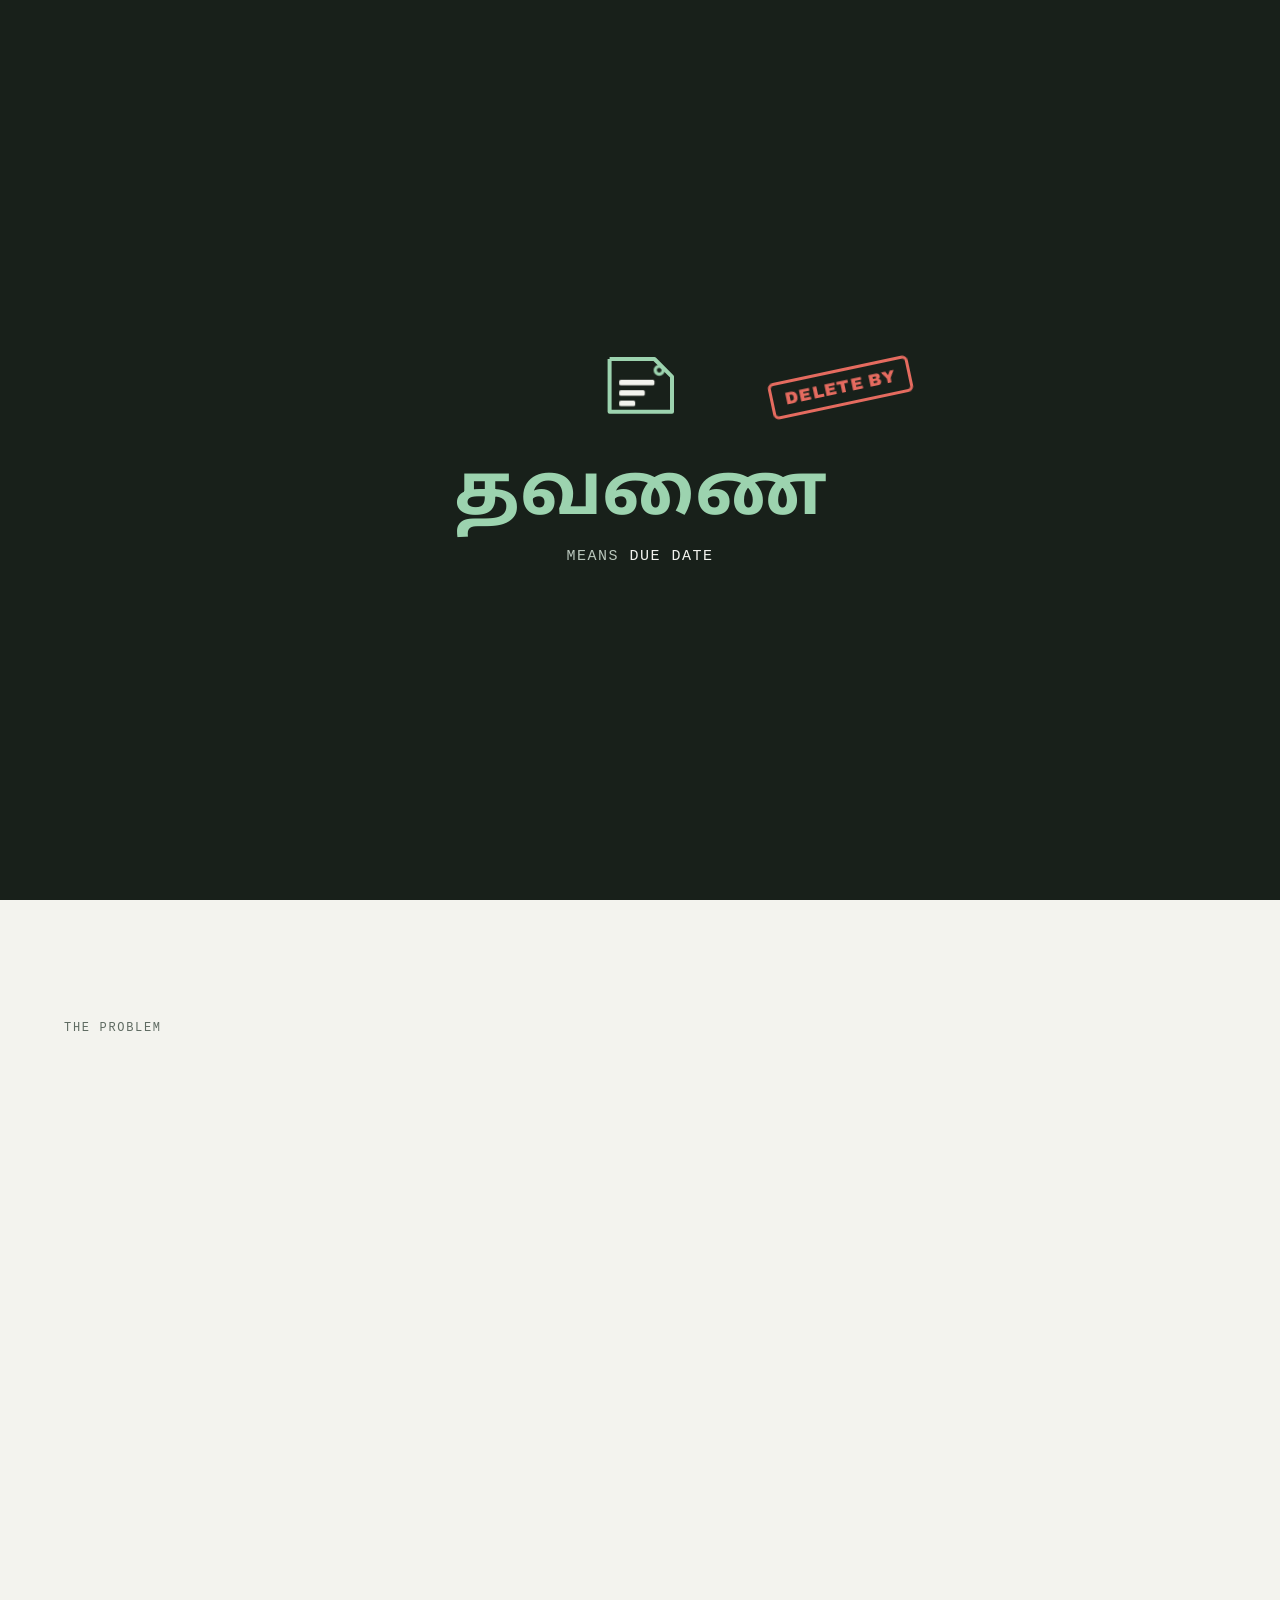
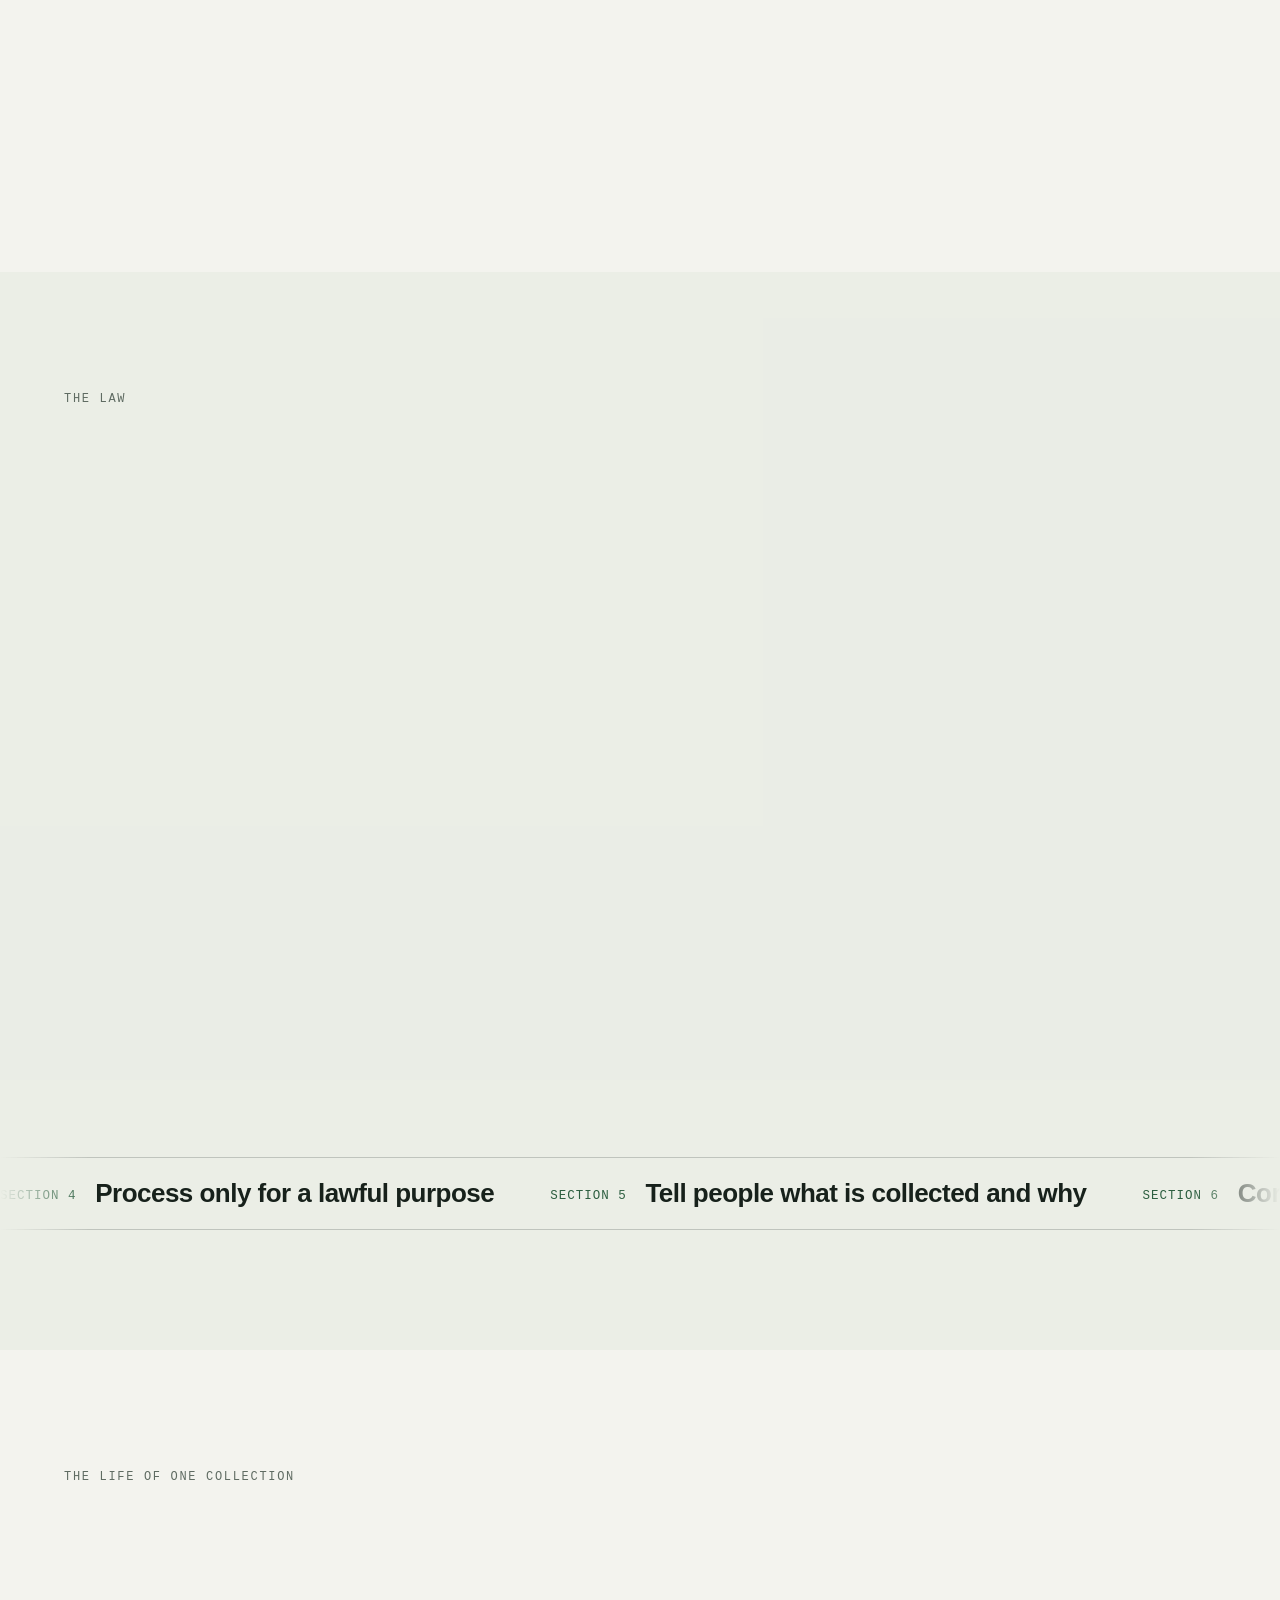
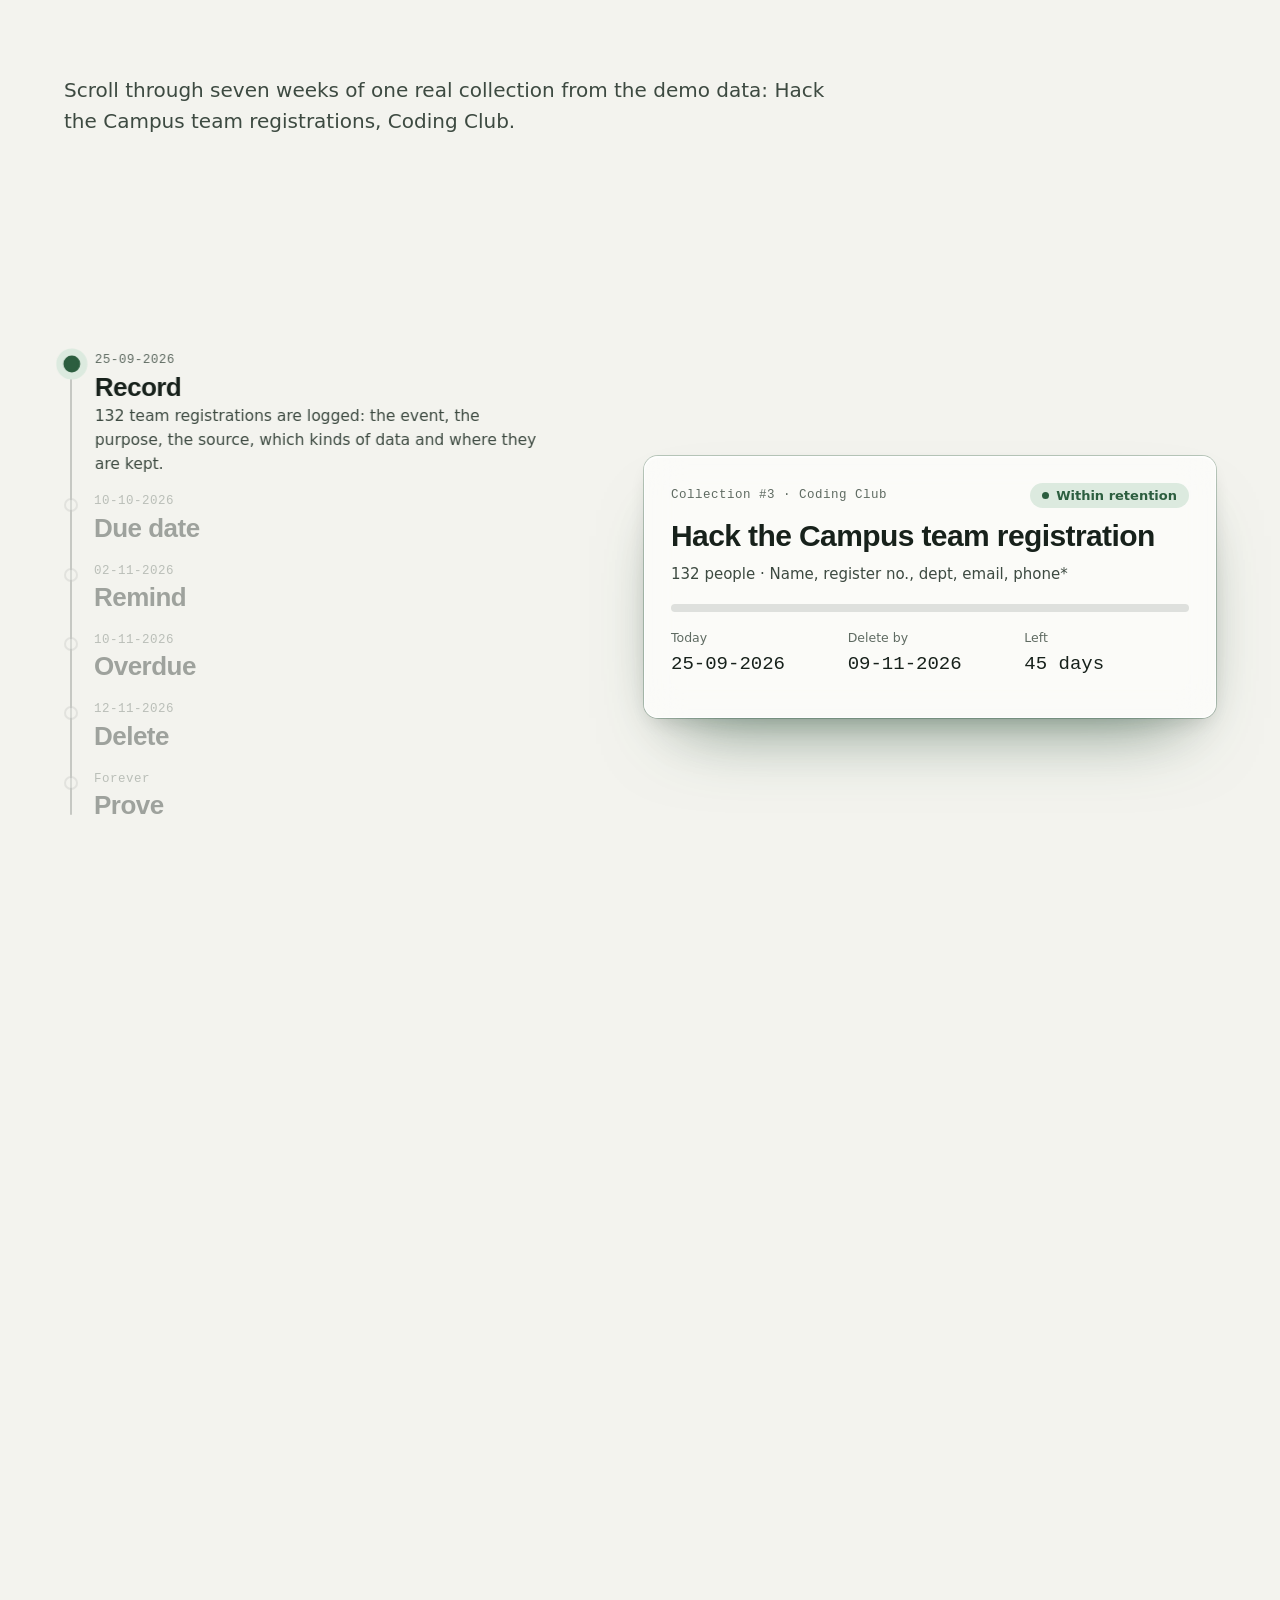
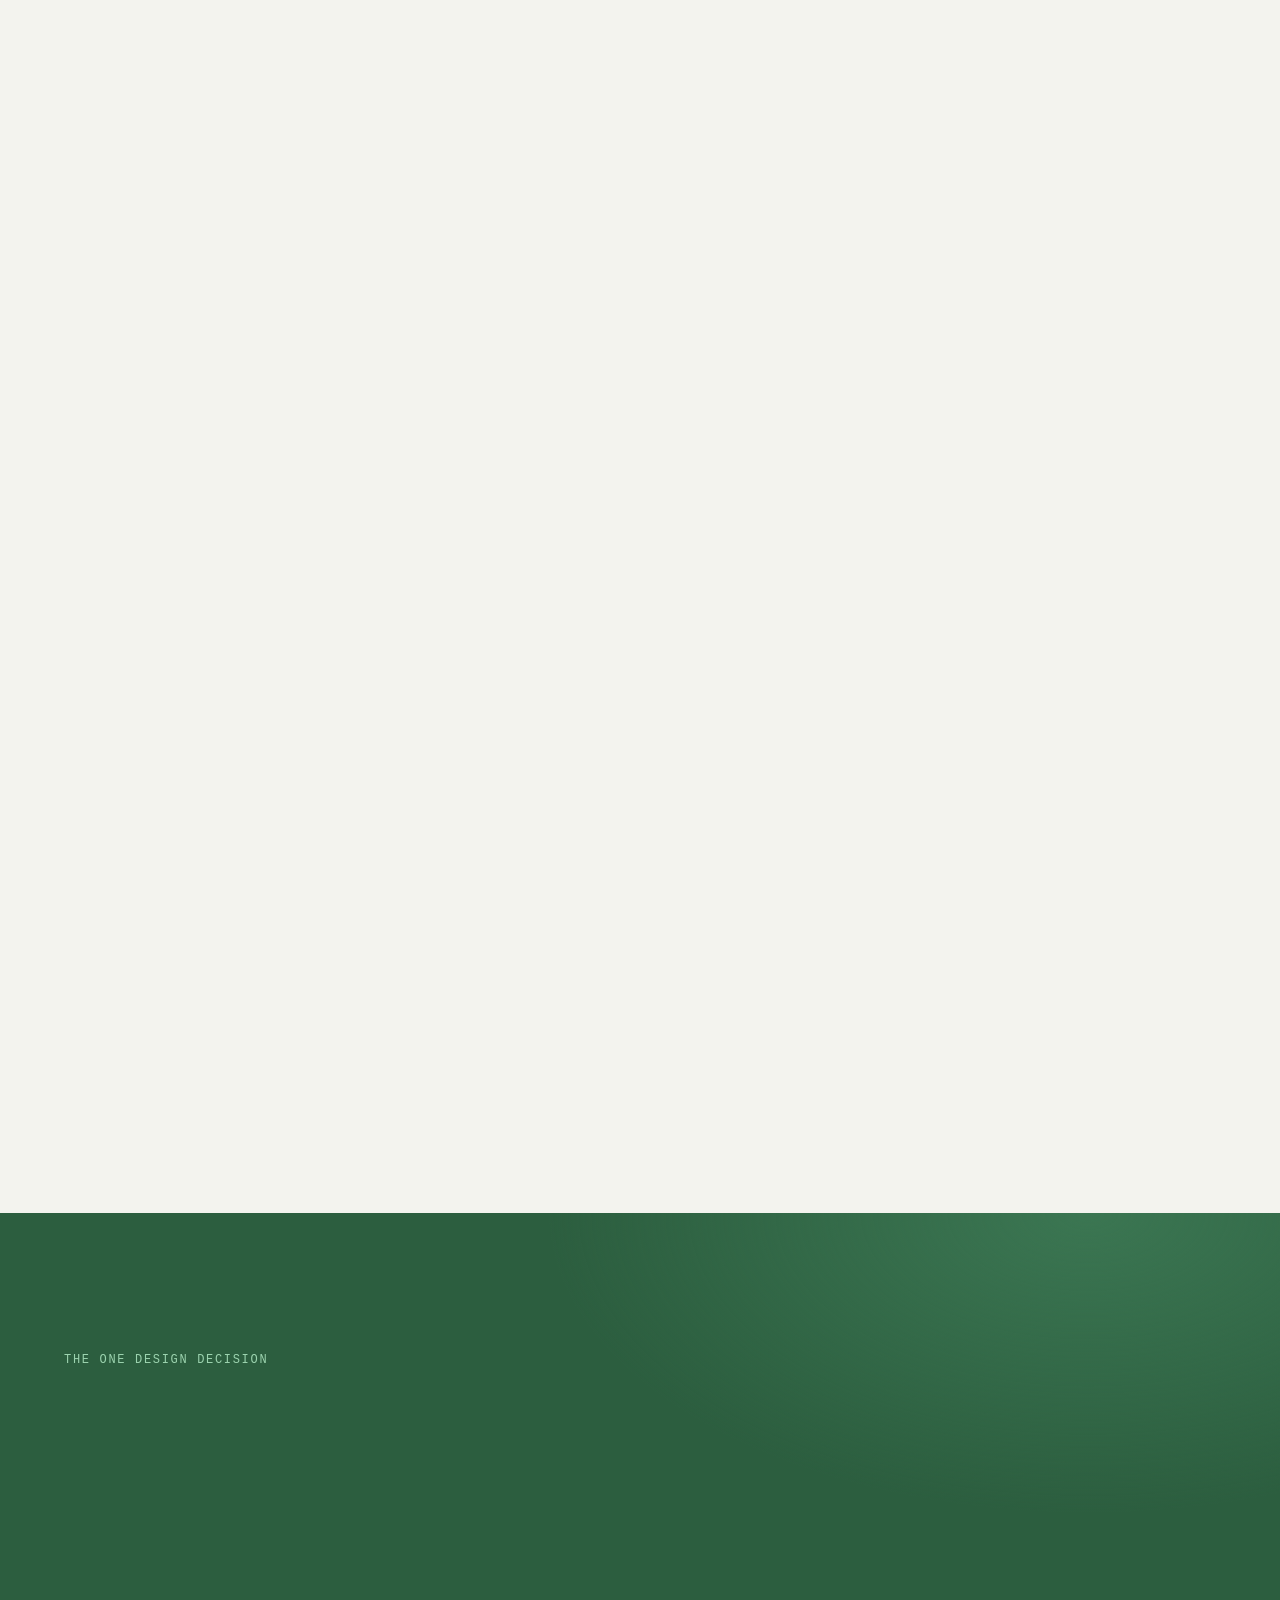
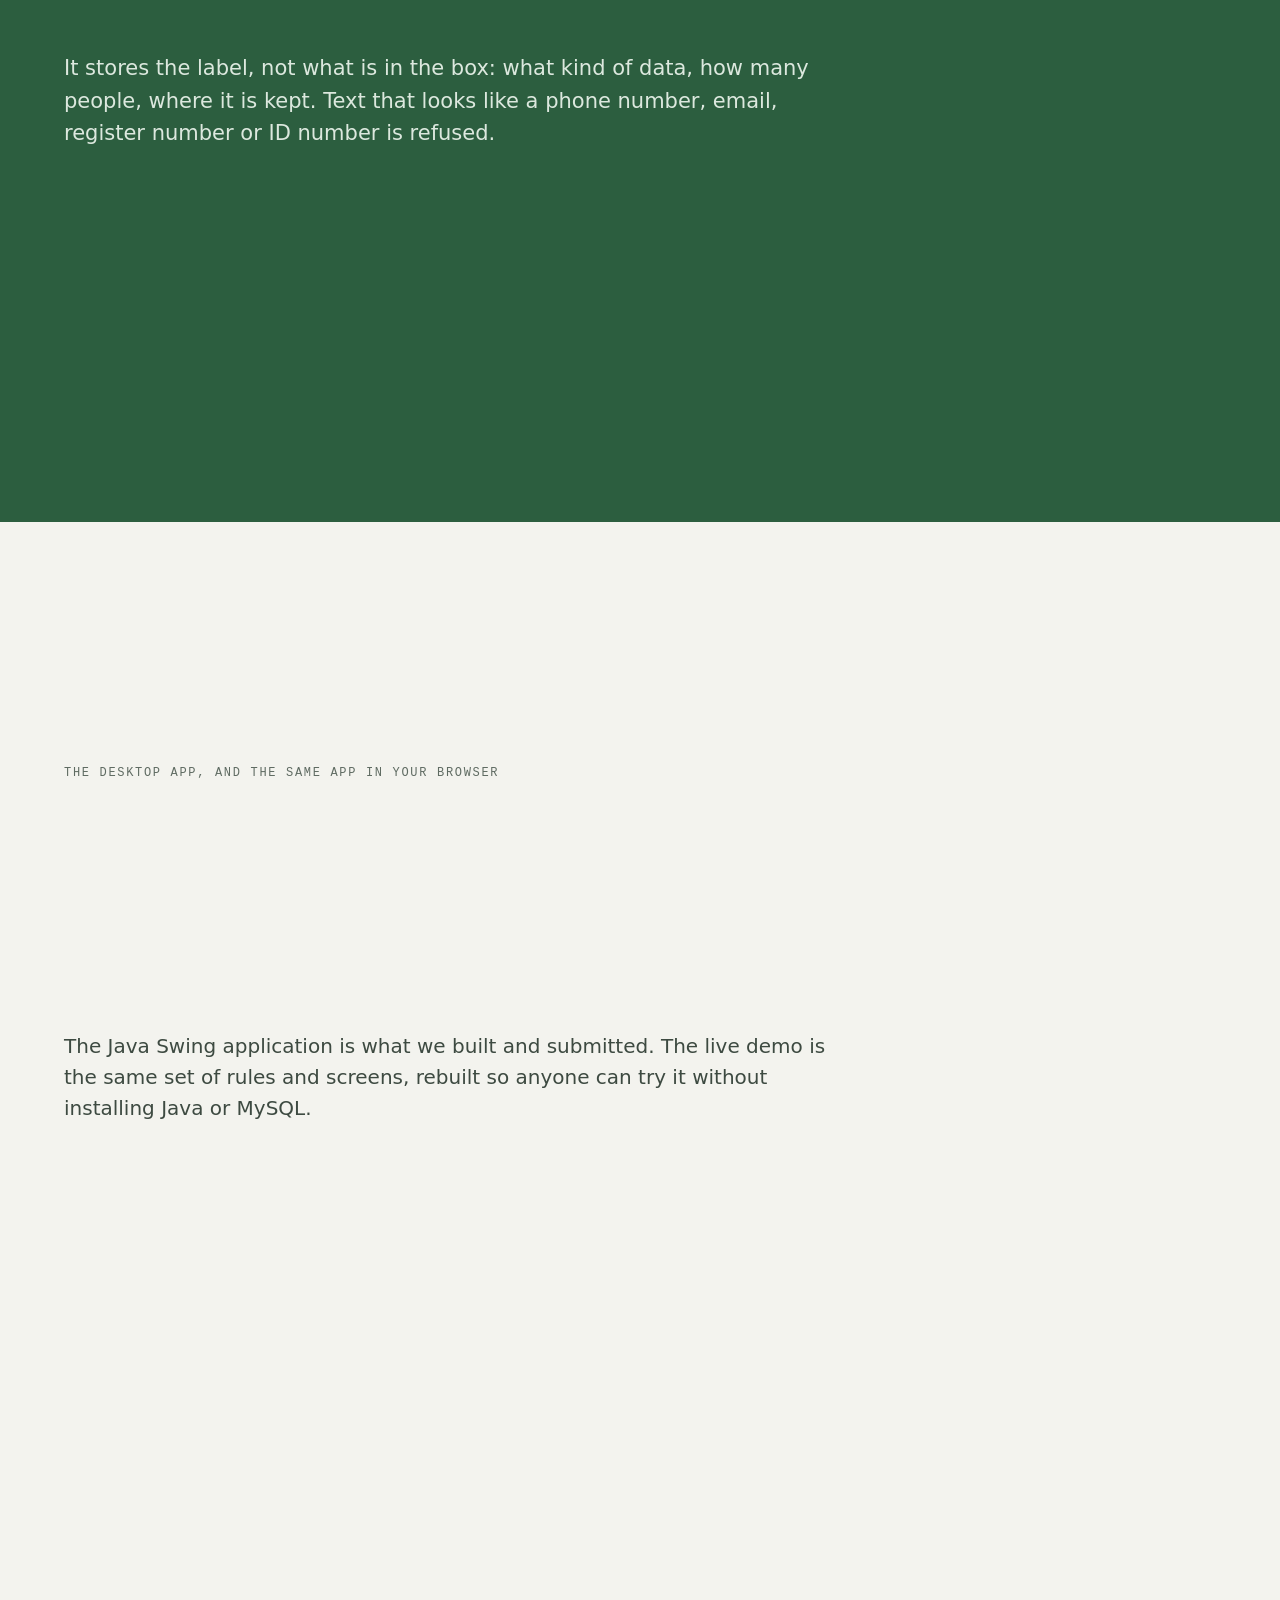
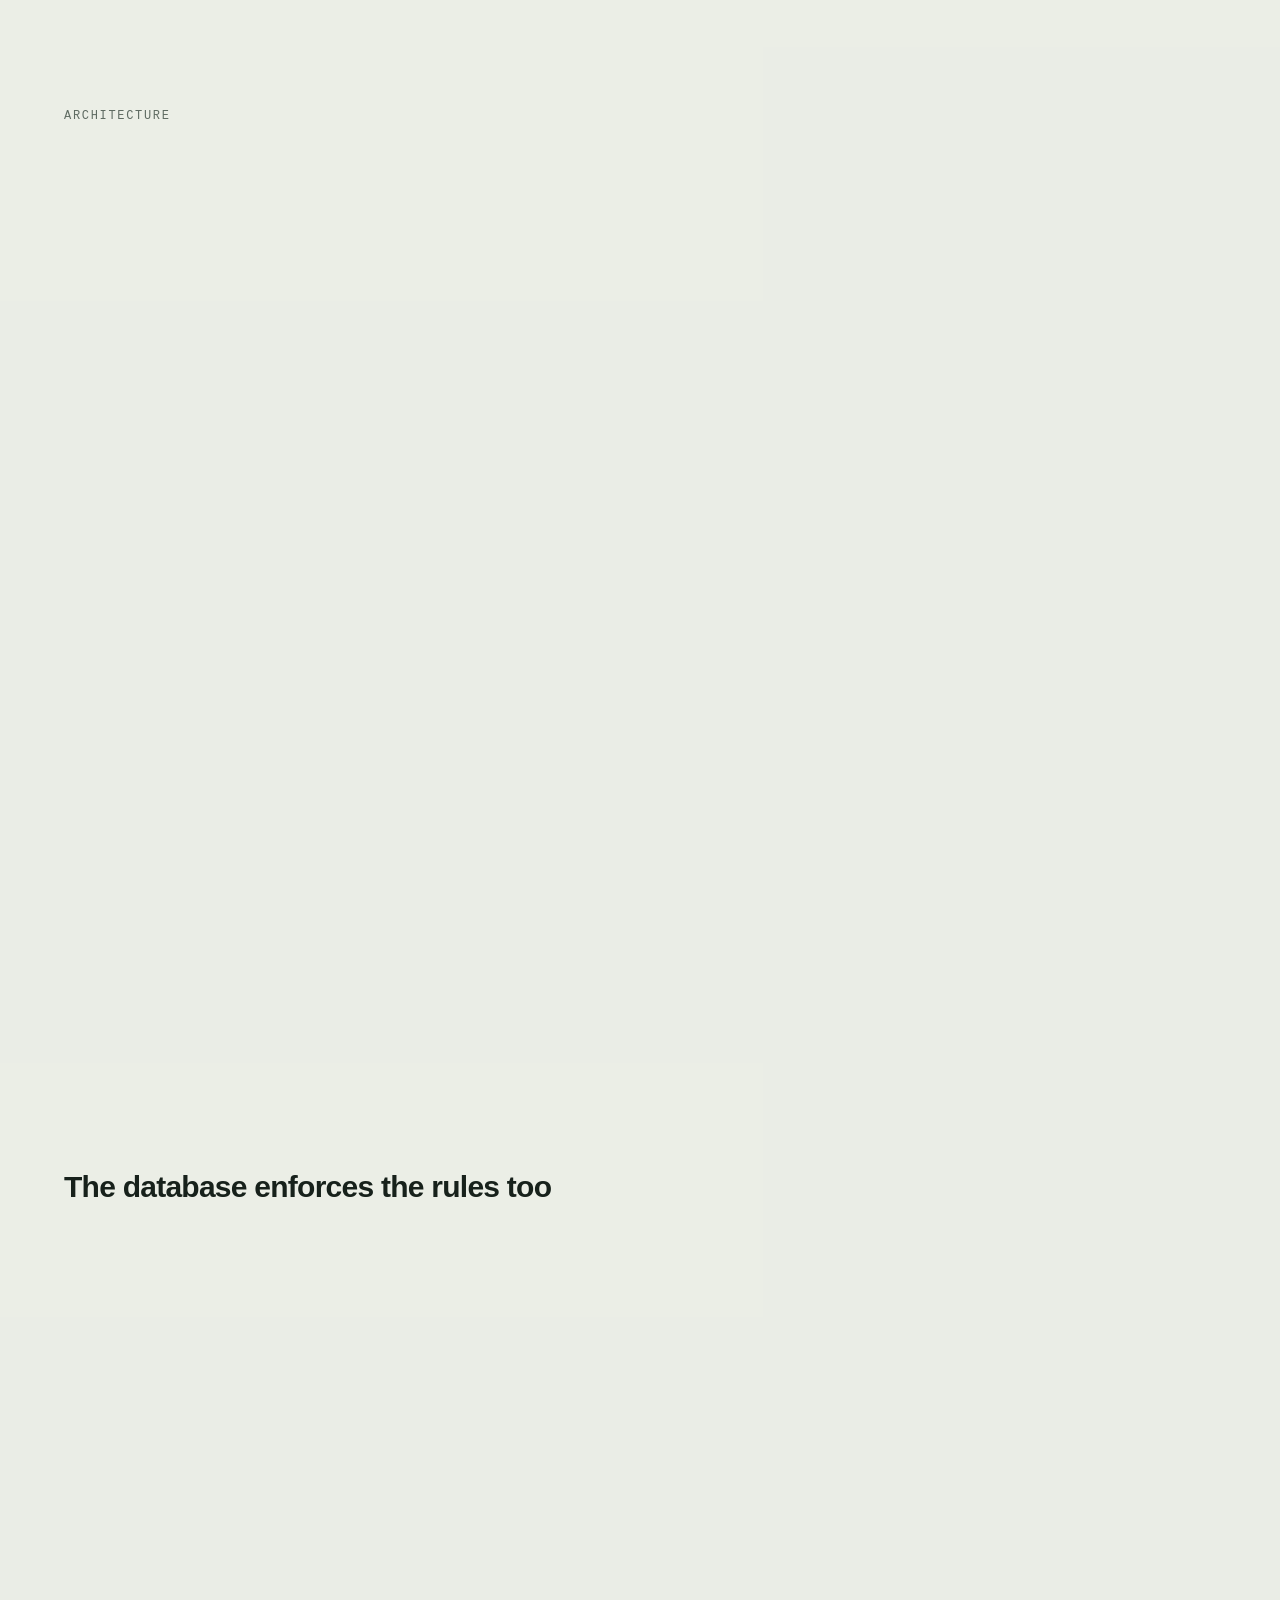
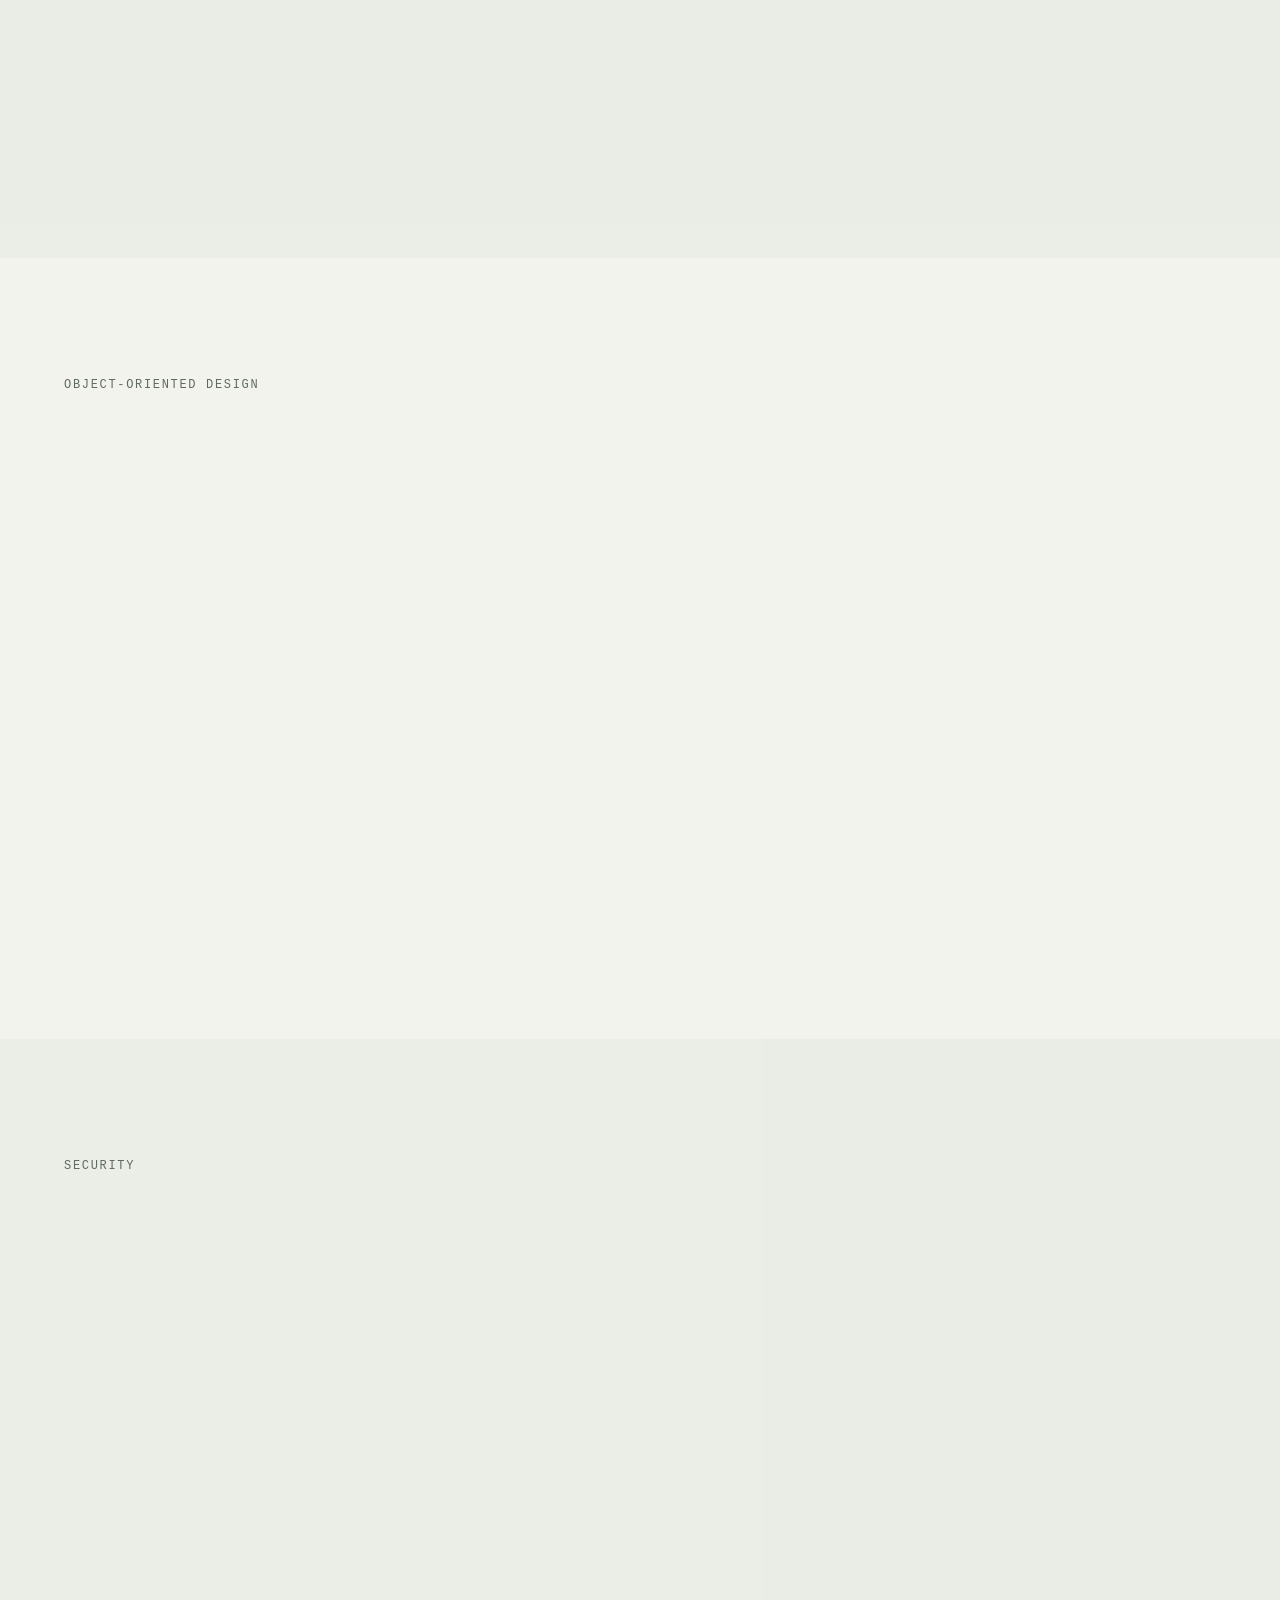
==== commit a5304c76: "Upgrade site: 3D hero, scroll story, glass and motion" ====
--- a/index.html
+++ b/index.html
@@ -14,13 +14,15 @@
 <meta property="og:type" content="website">
 <meta property="og:image" content="https://shyamvasansathiskumar-ux.github.io/thavanai/assets/img/og.png">
 <link rel="icon" href="assets/img/favicon.svg" type="image/svg+xml">
-<link rel="stylesheet" href="assets/css/base.css" integrity="sha384-Mf1oFjIJ6hLTl528oOY0fd4qyjCVRIctCUfSfc1TVsNchydVcp3LKysylEeDY0I8">
-<link rel="stylesheet" href="assets/css/site.css" integrity="sha384-taOp5Yt0M/0GNAFofk0Yh6Wfee06FzqgRtsD0MX5A/KcSOfi8piU1DGLfBYl53Zg">
+<link rel="stylesheet" href="assets/css/base.css" integrity="sha384-XcFqErXl2ZKaRCZYYI8YxkO/LBzgYRqp9U7mMKsZpS729oPXr+tMGZW6s00ydNFs">
+<link rel="stylesheet" href="assets/css/site.css" integrity="sha384-Xh/zMzxgUIH37yBs99pz9DFDS+kTf6YqhDbjI5ApQupl3LSre/+mJQGjk9IwVNzj">
+<link rel="stylesheet" href="assets/css/fx.css" integrity="sha384-Y6t2YtH9SOWV2C/6i8Egwmi5g6NNqdwrG95OB7JUhCYFhw59Z+h/e3G5DXib+m+/">
 <script src="assets/js/guard.js" integrity="sha384-UGHvYior/XbFNX6KcgeIudAtk2i77NsYqFVesXb/4KCG66o6C7jhHVMN8LN9oMUw"></script>
-<script src="assets/js/intro.js" integrity="sha384-50mHlIoOiatuygraJZ4O8bGI2BgQOf17iD5tLPlvYrQdqtkc/z7sbKfyAi4s6zaS"></script>
+<script src="assets/js/intro.js" integrity="sha384-jIJtqJ7VFId8TcrTEaZSdVrbklVIRbodr9o5+yhcggYcosal1Gywy3vCFt/qHDBo"></script>
 </head>
 <body>
 <div class="atmos" aria-hidden="true"><i></i><i></i><i></i></div>
+<div class="progress" aria-hidden="true"><i id="progress"></i></div>
 
 <!-- opening: the label draws itself, the date is stamped -->
 <div id="intro" class="intro" aria-hidden="true">
@@ -72,17 +74,44 @@
       </div>
       <p class="hero-team">Shyam Sathiskumar · Krithika Sree V R · Skandesh Saran S G</p>
     </div>
-    <div class="hero-art" id="heroArt" aria-label="An example data collection label">
-      <div class="label back2" aria-hidden="true"></div>
-      <div class="label back1" aria-hidden="true"></div>
-      <article class="label front">
-        <p class="label-k mono">Collection #1 · Coding Club</p>
-        <h2 class="label-h">Code Sprint 2026 registration</h2>
-        <p class="label-p">214 people</p>
-        <p class="label-p">Name, register no., dept, email, phone</p>
-        <p class="label-d mono">Delete by 21-09-2026</p>
-        <p class="label-stamp" id="heroStamp">Overdue</p>
-      </article>
+    <div class="hero-art" id="heroArt" aria-label="Three data collection labels from the demo data">
+      <div class="ground" aria-hidden="true"></div>
+      <div class="stack" id="stack">
+        <div class="layer l3">
+          <div class="bob b3">
+            <article class="tag glass-tag" aria-label="Collection 12, NSS Unit, deleted">
+              <p class="tag-k mono">Collection #12 · NSS Unit</p>
+              <p class="tag-h">Donor ID check</p>
+              <p class="tag-s"><span class="dot grey" aria-hidden="true"></span>Deleted · proof locked</p>
+            </article>
+          </div>
+        </div>
+        <div class="layer l2">
+          <div class="bob b2">
+            <article class="tag glass-tag" aria-label="Collection 6, Robotics Club">
+              <p class="tag-k mono">Collection #6 · Robotics Club</p>
+              <p class="tag-h">RoboRace team registration</p>
+              <p class="tag-s"><span class="dot amber" aria-hidden="true"></span><span id="heroRobo">Delete by 30-11-2026 · end of semester</span></p>
+            </article>
+          </div>
+        </div>
+        <div class="layer l1">
+          <div class="bob b1">
+            <article class="label front">
+              <p class="label-k mono">Collection #1 · Coding Club</p>
+              <h2 class="label-h">Code Sprint 2026 registration</h2>
+              <p class="label-p">214 people</p>
+              <p class="label-p">Name, register no., dept, email, phone</p>
+              <p class="label-d mono">Delete by 21-09-2026</p>
+              <p class="label-stamp" id="heroStamp">Overdue</p>
+            </article>
+          </div>
+        </div>
+        <span class="chip layer ch1" aria-hidden="true"><span class="bob b4">PBKDF2 · 600,000</span></span>
+        <span class="chip layer ch2" aria-hidden="true"><span class="bob b5">CHECK · ≤ 365 days</span></span>
+        <span class="chip layer ch3 c-red" aria-hidden="true"><span class="bob b6">TRIGGER · proof locked</span></span>
+        <span class="chip layer ch4 c-green" aria-hidden="true"><span class="bob b7">61 / 61 passed</span></span>
+      </div>
     </div>
   </div>
   <a class="scroll-cue mono" href="#problem">Scroll <span aria-hidden="true">↓</span></a>
@@ -124,7 +153,38 @@
         <li><span class="mono k">13 Nov 2025</span><strong>Rules notified</strong><span>Most duties begin 18 months later.</span></li>
         <li class="soon"><span class="mono k">13 May 2027</span><strong>Erasure duty starts</strong><span>Colleges, and their clubs, must be ready.</span><span class="countdown mono" id="countdown"></span></li>
       </ol>
+      <div class="flip-wrap rv" aria-label="Time left until the erasure duty starts on 13 May 2027">
+        <p class="eyebrow">Until 13 May 2027, India time</p>
+        <div class="flip" id="flip">
+          <div class="flip-u"><b class="flip-n" data-unit="d">190</b><span>days</span></div>
+          <div class="flip-u"><b class="flip-n" data-unit="h">00</b><span>hours</span></div>
+          <div class="flip-u"><b class="flip-n" data-unit="m">00</b><span>minutes</span></div>
+          <div class="flip-u"><b class="flip-n" data-unit="s">00</b><span>seconds</span></div>
+        </div>
+      </div>
       <p class="lede rv">Thavanai helps clubs build the habit now. It is a record-keeping aid, not a compliance certificate.</p>
+    </div>
+    <div class="marquee" aria-label="What the DPDP Act asks of anyone holding personal data">
+      <div class="marquee-track">
+        <ul class="marquee-list">
+          <li><b>Section 4</b> Process only for a lawful purpose</li>
+          <li><b>Section 5</b> Tell people what is collected and why</li>
+          <li><b>Section 6</b> Consent must be free and specific</li>
+          <li><b>Section 8(5)</b> Keep reasonable security safeguards</li>
+          <li><b>Section 8(6)</b> Report a breach</li>
+          <li class="hot"><b>Section 8(7)</b> Erase once the purpose is served</li>
+          <li><b>Section 12</b> A right to correction and erasure</li>
+        </ul>
+        <ul class="marquee-list" aria-hidden="true">
+          <li><b>Section 4</b> Process only for a lawful purpose</li>
+          <li><b>Section 5</b> Tell people what is collected and why</li>
+          <li><b>Section 6</b> Consent must be free and specific</li>
+          <li><b>Section 8(5)</b> Keep reasonable security safeguards</li>
+          <li><b>Section 8(6)</b> Report a breach</li>
+          <li class="hot"><b>Section 8(7)</b> Erase once the purpose is served</li>
+          <li><b>Section 12</b> A right to correction and erasure</li>
+        </ul>
+      </div>
     </div>
   </section>
 
@@ -133,12 +193,40 @@
     <div class="wrap">
       <p class="eyebrow">The life of one collection</p>
       <h2 class="h2 tick">Thavanai gives every collection a due date.</h2>
-      <div class="steps rv">
-        <div class="step"><span class="mono k">25 Sep</span><strong>Record</strong><p>132 team registrations for Hack the Campus are logged — the event, the purpose, the source, which kinds of data and where they are kept.</p></div>
-        <div class="step"><span class="mono k">Rule</span><strong>Due date</strong><p>30 days after the event: delete by 9 November. Nobody types the date — a retention policy works it out.</p></div>
-        <div class="step amber"><span class="mono k">2 Nov</span><strong>Remind</strong><p>The status turns “Due in 7 days” in amber, then “Overdue” in red, and the collection joins the overdue report.</p></div>
-        <div class="step"><span class="mono k">Delete</span><strong>Prove</strong><p>The club records how it was deleted. The log and the status save in one transaction, and the record locks.</p></div>
-      </div>
+      <p class="lede story-lede">Scroll through seven weeks of one real collection from the demo data: Hack the Campus team registrations, Coding Club.</p>
+    </div>
+    <div class="story" id="story">
+      <div class="story-pin">
+        <div class="wrap story-in">
+          <ol class="story-steps" id="storySteps">
+            <li class="on"><span class="mono k">25-09-2026</span><strong>Record</strong><p>132 team registrations are logged: the event, the purpose, the source, which kinds of data and where they are kept.</p></li>
+            <li><span class="mono k">10-10-2026</span><strong>Due date</strong><p>The event happens. The rule is 30 days after the event, so delete by 9 November. Nobody types that date.</p></li>
+            <li class="amber"><span class="mono k">02-11-2026</span><strong>Remind</strong><p>Seven days left. The status turns “Due in 7 days” in amber.</p></li>
+            <li class="red"><span class="mono k">10-11-2026</span><strong>Overdue</strong><p>Past the date. It turns red and joins the overdue report, most overdue first.</p></li>
+            <li><span class="mono k">12-11-2026</span><strong>Delete</strong><p>The club deletes the form responses and records how. The log and the status save in one transaction.</p></li>
+            <li><span class="mono k">Forever</span><strong>Prove</strong><p>The record locks. Four triggers refuse any change, even straight from SQL.</p></li>
+          </ol>
+          <div class="story-stage">
+            <article class="rec glass" id="rec" data-state="active">
+              <div class="rec-top"><span class="mono">Collection #3 · Coding Club</span><span class="pill" id="recPill">Within retention</span></div>
+              <h3 class="rec-h">Hack the Campus team registration</h3>
+              <p class="rec-p">132 people · Name, register no., dept, email, phone*</p>
+              <div class="rec-meter" aria-hidden="true"><i id="recBar"></i></div>
+              <dl class="rec-facts">
+                <div><dt>Today</dt><dd class="mono" id="recToday">25-09-2026</dd></div>
+                <div><dt>Delete by</dt><dd class="mono">09-11-2026</dd></div>
+                <div><dt id="recLeftK">Left</dt><dd class="mono" id="recLeft">45 days</dd></div>
+              </dl>
+              <p class="rec-stamp" id="recStamp" aria-hidden="true">Deleted</p>
+              <pre class="term rec-term" id="recTerm"><span class="p">mysql&gt;</span> UPDATE data_collection SET record_count = 0 WHERE collection_id = 3;
+<span class="e">ERROR 1644 (45000): This collection is marked as deleted and is locked.</span></pre>
+            </article>
+            <div class="story-dots" aria-hidden="true"><i class="on"></i><i></i><i></i><i></i><i></i><i></i></div>
+          </div>
+        </div>
+      </div>
+    </div>
+    <div class="wrap">
       <div class="rules rv">
         <div class="glass rule-card">
           <p class="eyebrow">Nobody types the delete-by date</p>
@@ -178,6 +266,18 @@
     </div>
   </section>
 
+  <!-- in numbers -->
+  <section class="stats" aria-label="Thavanai in numbers">
+    <div class="wrap stats-in">
+      <div class="stat glass rv"><b data-count="7">7</b><span>tables</span></div>
+      <div class="stat glass rv"><b data-count="5">5</b><span>CHECK constraints</span></div>
+      <div class="stat glass rv"><b data-count="4">4</b><span>triggers guarding the proof</span></div>
+      <div class="stat glass rv"><b data-count="61">61</b><span>checks, all passing</span></div>
+      <div class="stat glass rv"><b data-count="600000">600,000</b><span>PBKDF2 iterations per password</span></div>
+      <div class="stat glass rv"><b data-count="365">365</b><span>days, the longest anything is kept</span></div>
+    </div>
+  </section>
+
   <!-- screens -->
   <section class="sec" id="inside">
     <div class="wrap">
@@ -206,7 +306,80 @@
         <div><span class="mono">schema.sql</span><strong>MySQL</strong><span>7 tables, 5 CHECK constraints, foreign keys, 4 triggers</span></div>
       </div>
       <div class="er rv">
-        <figure class="glass er-fig"><img src="assets/img/er.png" alt="Entity relationship diagram of the seven tables: club, app_user, event, data_category, data_collection, collection_category and deletion_log" width="1800" height="966" loading="lazy"><figcaption class="mono">Entity relationship diagram</figcaption></figure>
+        <figure class="glass er-fig"><div class="grid-scroll er-scroll"><svg class="er-svg" id="erSvg" viewBox="0 0 1000 610" role="img" aria-labelledby="erTitle">
+<title id="erTitle">Entity relationship diagram of the seven tables. club has many app_user and event rows; event has many data_collection rows; app_user creates data_collection and deletion_log rows; data_collection links to data_category through collection_category; each data_collection has at most one deletion_log row.</title>
+<defs><marker id="mOne" viewBox="0 0 12 12" refX="6" refY="6" markerWidth="12" markerHeight="12" orient="auto-start-reverse"><path class="mk" d="M3 1 V11 M7 1 V11"/></marker>
+<marker id="mMany" viewBox="0 0 14 14" refX="13" refY="7" markerWidth="14" markerHeight="14" orient="auto"><path class="mk" d="M1 7 L13 1 M1 7 L13 7 M1 7 L13 13"/></marker></defs>
+<path class="er-e" data-a="club" data-b="app_user" d="M140 156 V240" pathLength="1" marker-start="url(#mOne)" marker-end="url(#mMany)"/>
+<path class="er-e" data-a="club" data-b="event" d="M250 89 H390" pathLength="1" marker-start="url(#mOne)" marker-end="url(#mMany)"/>
+<path class="er-e" data-a="event" data-b="data_collection" d="M500 156 V230" pathLength="1" marker-start="url(#mOne)" marker-end="url(#mMany)"/>
+<path class="er-e" data-a="app_user" data-b="data_collection" d="M250 320 H390" pathLength="1" marker-start="url(#mOne)" marker-end="url(#mMany)"/>
+<path class="er-e" data-a="data_collection" data-b="collection_category" d="M610 287 H750" pathLength="1" marker-start="url(#mOne)" marker-end="url(#mMany)"/>
+<path class="er-e" data-a="data_category" data-b="collection_category" d="M860 134 V250" pathLength="1" marker-start="url(#mOne)" marker-end="url(#mMany)"/>
+<path class="er-e" data-a="data_collection" data-b="deletion_log" d="M500 466 V524 H250" pathLength="1" marker-start="url(#mOne)" marker-end="url(#mOne)"/>
+<path class="er-e" data-a="app_user" data-b="deletion_log" d="M140 410 V450" pathLength="1" marker-start="url(#mOne)" marker-end="url(#mMany)"/>
+<g class="er-t" data-t="club" transform="translate(30 30)" tabindex="0"><rect class="er-box" width="220" height="126" rx="10"/><path class="er-head" d="M0 10 Q0 0 10 0 H210 Q220 0 220 10 V30 H0 Z"/><text class="er-name" x="12" y="20">club</text>
+<text class="er-col pk" x="12" y="46">club_id</text>
+<text class="er-tag" x="208" y="46" text-anchor="end">PK</text>
+<text class="er-col" x="12" y="68">club_name</text>
+<text class="er-col" x="12" y="90">faculty_incharge</text>
+<text class="er-col" x="12" y="112">contact_email</text>
+</g>
+<g class="er-t" data-t="event" transform="translate(390 30)" tabindex="0"><rect class="er-box" width="220" height="126" rx="10"/><path class="er-head" d="M0 10 Q0 0 10 0 H210 Q220 0 220 10 V30 H0 Z"/><text class="er-name" x="12" y="20">event</text>
+<text class="er-col pk" x="12" y="46">event_id</text>
+<text class="er-tag" x="208" y="46" text-anchor="end">PK</text>
+<text class="er-col fk" x="12" y="68">club_id</text>
+<text class="er-tag" x="208" y="68" text-anchor="end">FK</text>
+<text class="er-col" x="12" y="90">event_name</text>
+<text class="er-col" x="12" y="112">event_date</text>
+</g>
+<g class="er-t" data-t="data_category" transform="translate(750 30)" tabindex="0"><rect class="er-box" width="220" height="104" rx="10"/><path class="er-head" d="M0 10 Q0 0 10 0 H210 Q220 0 220 10 V30 H0 Z"/><text class="er-name" x="12" y="20">data_category</text>
+<text class="er-col pk" x="12" y="46">category_id</text>
+<text class="er-tag" x="208" y="46" text-anchor="end">PK</text>
+<text class="er-col" x="12" y="68">name</text>
+<text class="er-col" x="12" y="90">is_sensitive</text>
+</g>
+<g class="er-t" data-t="app_user" transform="translate(30 240)" tabindex="0"><rect class="er-box" width="220" height="170" rx="10"/><path class="er-head" d="M0 10 Q0 0 10 0 H210 Q220 0 220 10 V30 H0 Z"/><text class="er-name" x="12" y="20">app_user</text>
+<text class="er-col pk" x="12" y="46">user_id</text>
+<text class="er-tag" x="208" y="46" text-anchor="end">PK</text>
+<text class="er-col" x="12" y="68">username</text>
+<text class="er-col" x="12" y="90">password_hash</text>
+<text class="er-col" x="12" y="112">salt</text>
+<text class="er-col" x="12" y="134">role</text>
+<text class="er-col fk" x="12" y="156">club_id</text>
+<text class="er-tag" x="208" y="156" text-anchor="end">FK</text>
+</g>
+<g class="er-t" data-t="data_collection" transform="translate(390 230)" tabindex="0"><rect class="er-box" width="220" height="236" rx="10"/><path class="er-head" d="M0 10 Q0 0 10 0 H210 Q220 0 220 10 V30 H0 Z"/><text class="er-name" x="12" y="20">data_collection</text>
+<text class="er-col pk" x="12" y="46">collection_id</text>
+<text class="er-tag" x="208" y="46" text-anchor="end">PK</text>
+<text class="er-col fk" x="12" y="68">event_id</text>
+<text class="er-tag" x="208" y="68" text-anchor="end">FK</text>
+<text class="er-col" x="12" y="90">purpose</text>
+<text class="er-col" x="12" y="112">record_count</text>
+<text class="er-col" x="12" y="134">collected_on</text>
+<text class="er-col" x="12" y="156">policy_type</text>
+<text class="er-col" x="12" y="178">delete_by</text>
+<text class="er-col" x="12" y="200">status</text>
+<text class="er-col fk" x="12" y="222">created_by</text>
+<text class="er-tag" x="208" y="222" text-anchor="end">FK</text>
+</g>
+<g class="er-t" data-t="collection_category" transform="translate(750 250)" tabindex="0"><rect class="er-box" width="220" height="82" rx="10"/><path class="er-head" d="M0 10 Q0 0 10 0 H210 Q220 0 220 10 V30 H0 Z"/><text class="er-name" x="12" y="20">collection_category</text>
+<text class="er-col pk" x="12" y="46">collection_id</text>
+<text class="er-tag" x="208" y="46" text-anchor="end">PK FK</text>
+<text class="er-col pk" x="12" y="68">category_id</text>
+<text class="er-tag" x="208" y="68" text-anchor="end">PK FK</text>
+</g>
+<g class="er-t" data-t="deletion_log" transform="translate(30 450)" tabindex="0"><rect class="er-box" width="220" height="148" rx="10"/><path class="er-head" d="M0 10 Q0 0 10 0 H210 Q220 0 220 10 V30 H0 Z"/><text class="er-name" x="12" y="20">deletion_log</text>
+<text class="er-col pk" x="12" y="46">log_id</text>
+<text class="er-tag" x="208" y="46" text-anchor="end">PK</text>
+<text class="er-col fk" x="12" y="68">collection_id</text>
+<text class="er-tag" x="208" y="68" text-anchor="end">FK UQ</text>
+<text class="er-col fk" x="12" y="90">deleted_by</text>
+<text class="er-tag" x="208" y="90" text-anchor="end">FK</text>
+<text class="er-col" x="12" y="112">deleted_on</text>
+<text class="er-col" x="12" y="134">method</text>
+</g>
+</svg></div><figcaption class="mono">Entity relationship diagram · hover or tap a table to see its keys</figcaption></figure>
         <div class="er-notes">
           <div><strong>Many-to-many</strong><span>Collections ↔ kinds of data, through <span class="mono">collection_category</span>.</span></div>
           <div><strong>Third normal form</strong><span>A collection stores <span class="mono">event_id</span>, never the club name.</span></div>
@@ -337,6 +510,7 @@
 </footer>
 
 <script src="assets/js/engine.js" integrity="sha384-3D8dNo9qQnMVmAZ3kLku4UPejki+bTEUv4+iHDWS5wwF9+rpNoP//E39a4algmXG"></script>
-<script src="assets/js/site.js" integrity="sha384-fItStufsasPRZH1zFFzCdhBZumuwYhHo+tBJNO1d48spcjtXTamlww18qX8bdnQz"></script>
+<script src="assets/js/site.js" integrity="sha384-ZVRldeLUTybYbq4sYwS25NJCxxdT8eGjHYp8yhNl/6rY+fstXphXysHfSR+ogi5r"></script>
+<script src="assets/js/fx.js" integrity="sha384-cRhUKKtOHTGGyzwUzx0kok7n0SLv28plV6aO2MJRmTa13Z2dXRNDVGtFYHn3qt2Y"></script>
 </body>
 </html>
--- a/assets/css/base.css
+++ b/assets/css/base.css
@@ -112,6 +112,11 @@
 @media (prefers-color-scheme: dark) { :root:not([data-theme="light"]) .btn.primary, :root:not([data-theme="light"]) .btn.danger { --t: #0f1511; } }
 :root[data-theme="dark"] .btn.primary, :root[data-theme="dark"] .btn.danger { --t: #0f1511; }
 
+/* page-to-page cross-fade where the browser supports it */
+@view-transition { navigation: auto; }
+::view-transition-old(root), ::view-transition-new(root) { animation-duration: 0.35s; }
+
 @media (prefers-reduced-motion: reduce) {
+  @view-transition { navigation: none; }
   *, *::before, *::after { animation-duration: 0.01ms !important; animation-iteration-count: 1 !important; transition-duration: 0.01ms !important; scroll-behavior: auto !important; }
 }
--- a/assets/css/site.css
+++ b/assets/css/site.css
@@ -8,6 +8,8 @@
 /* ---------- intro (plays once per visit) */
 .intro { position: fixed; inset: 0; z-index: 100; display: grid; place-items: center; background: var(--night); color: #f3f3ee; transition: clip-path 0.9s cubic-bezier(0.7, 0, 0.2, 1), visibility 0.9s; clip-path: inset(0 0 0 0); }
 .intro.out { clip-path: inset(0 0 100% 0); visibility: hidden; }
+.intro { display: none; }
+html.intro-play .intro { display: grid; }
 html.intro-seen .intro { display: none; }
 .intro-in { position: relative; display: flex; flex-direction: column; align-items: center; gap: 10px; }
 .intro-mark { width: 96px; height: 96px; margin-bottom: 14px; }
@@ -228,6 +230,3 @@
 .end-note { margin-top: 60px; max-width: 80ch; color: #94a298; }
 .end-note a { color: #cfe5d6; }
 
-/* reveal: elements are always visible; they only ease in when scrolled to */
-.rv.in { animation: rv-in 0.7s cubic-bezier(0.2, 0.7, 0.2, 1) both; }
-@keyframes rv-in { from { transform: translateY(22px); } }
--- a/assets/css/fx.css
+++ b/assets/css/fx.css
@@ -0,0 +1,212 @@
+/* Thavanai — motion and depth layer for the project site.
+   Static rules first (the page reads the same without JavaScript); the .fx rules apply only when motion is allowed. */
+
+/* ---------- scroll progress */
+.progress { position: fixed; top: 0; left: 0; right: 0; height: 3px; z-index: 40; pointer-events: none; }
+.progress i { display: block; height: 100%; background: linear-gradient(90deg, var(--green), var(--mint)); transform-origin: 0 50%; transform: scaleX(0); }
+.nav { transition: transform 0.45s cubic-bezier(0.2, 0.7, 0.2, 1), background 0.3s, border-color 0.3s; }
+.nav.hide { transform: translateY(-100%); }
+
+/* ---------- 3D hero: three tags at different depths, chips floating in front */
+.hero-art { height: 580px; perspective: 1400px; perspective-origin: 50% 40%; }
+.hero-art .ground { position: absolute; left: 12%; right: 8%; bottom: 6px; height: 46px; border-radius: 50%; background: radial-gradient(closest-side, rgba(23, 33, 27, 0.28), transparent); filter: blur(10px); transform: scaleX(calc(1 - var(--spread, 0) * 0.3)); opacity: calc(1 - var(--spread, 0) * 0.6); }
+.stack { position: absolute; inset: 160px 70px 46px 20px; transform-style: preserve-3d; will-change: transform; }
+.layer { position: absolute; inset: 0; }
+.layer.l1 { transform: translate3d(0, 0, 0) rotate(-3deg); }
+.layer.l2 { transform: translate3d(44px, -84px, calc(-95px - var(--spread, 0) * 80px)) rotate(4.5deg); }
+.layer.l3 { transform: translate3d(88px, -164px, calc(-190px - var(--spread, 0) * 160px)) rotate(9deg); }
+.bob { display: block; height: 100%; }
+.hero-art .label.front { position: relative; inset: auto; height: 100%; transform: none; transition: none; }
+
+.tag { height: 100%; padding: 22px 26px; border-radius: 12px; display: flex; flex-direction: column; gap: 6px; }
+.glass-tag { background: color-mix(in srgb, var(--card-solid) 90%, transparent); border: 1px solid var(--card-edge); box-shadow: inset 0 1px 0 rgba(255, 255, 255, 0.55), 0 24px 50px -24px rgba(23, 33, 27, 0.4); -webkit-backdrop-filter: blur(14px) saturate(1.3); backdrop-filter: blur(14px) saturate(1.3); }
+.tag-k { font-size: 12px; letter-spacing: 0.08em; text-transform: uppercase; color: var(--muted); }
+.tag-h { font: 800 21px/1.15 var(--display); letter-spacing: -0.02em; color: var(--ink); }
+.tag-s { display: flex; align-items: center; gap: 8px; font-size: 14px; color: var(--ink-2); }
+.dot { width: 8px; height: 8px; border-radius: 50%; flex: none; }
+.dot.amber { background: var(--amber); box-shadow: 0 0 0 4px var(--amber-l); }
+.dot.grey { background: var(--grey); box-shadow: 0 0 0 4px var(--grey-l); }
+
+.chip.layer { inset: auto; display: block; z-index: 2; }
+.chip .bob { padding: 9px 14px; border-radius: 999px; font: 500 12.5px/1 var(--mono); letter-spacing: 0.02em; white-space: nowrap; color: var(--ink); background: color-mix(in srgb, var(--card-solid) 70%, transparent); border: 1px solid var(--card-edge); box-shadow: inset 0 1px 0 rgba(255, 255, 255, 0.6), 0 14px 30px -14px rgba(23, 33, 27, 0.45); -webkit-backdrop-filter: blur(12px); backdrop-filter: blur(12px); }
+.chip.c-red .bob { color: var(--red); }
+.chip.c-green .bob { color: var(--green); }
+.chip.ch1 { left: -4%; top: -34%; transform: translateZ(calc(150px + var(--spread, 0) * 140px)); }
+.chip.ch2 { right: -6%; bottom: 22%; transform: translateZ(calc(110px + var(--spread, 0) * 120px)); }
+.chip.ch3 { left: -9%; bottom: -9%; transform: translateZ(calc(190px + var(--spread, 0) * 180px)); }
+.chip.ch4 { right: -9%; top: 12%; transform: translateZ(calc(80px + var(--spread, 0) * 100px)); }
+@media (max-width: 900px) {
+  .hero-art { height: 470px; }
+  .stack { inset: 116px 34px 40px 10px; }
+  .chip.ch1 { left: 0; top: -30%; }
+  .chip.ch3 { left: -2%; bottom: -10%; }
+}
+@media (max-width: 520px) {
+  .hero-art { height: 440px; }
+  .stack { inset: 110px 26px 30px 4px; }
+  .layer.l2 { transform: translate3d(22px, -66px, -95px) rotate(4deg); }
+  .layer.l3 { transform: translate3d(44px, -128px, -190px) rotate(8deg); }
+  .chip.ch2, .chip.ch4 { display: none; }
+  .tag { padding: 18px 20px; }
+  .tag-h { font-size: 18px; }
+}
+
+/* idle float, different for every layer so they never move together */
+@keyframes bob { 0%, 100% { transform: translate3d(0, 0, 0); } 50% { transform: translate3d(0, -10px, 0) rotate(0.4deg); } }
+.fx .bob { animation: bob 7s ease-in-out infinite; }
+.fx .b2 { animation-duration: 8.5s; animation-delay: -2s; }
+.fx .b3 { animation-duration: 9.5s; animation-delay: -4s; }
+.fx .b4 { animation-duration: 6s; animation-delay: -1s; }
+.fx .b5 { animation-duration: 7.5s; animation-delay: -3s; }
+.fx .b6 { animation-duration: 6.5s; animation-delay: -5s; }
+.fx .b7 { animation-duration: 8s; animation-delay: -0.5s; }
+
+/* hero entrance */
+.hero-h { white-space: nowrap; font-size: clamp(60px, 9vw, 128px); }
+.fx .hero-h { perspective: 700px; }
+.fx .hero-h .c { display: inline-block; transform-origin: 50% 100%; transform: translateY(45%) rotateX(-75deg); opacity: 0; transition: transform 1.1s cubic-bezier(0.2, 0.8, 0.2, 1), opacity 0.7s ease; transition-delay: calc(var(--i) * 55ms + 120ms); }
+.fx .hero-copy > :not(.hero-h) { opacity: 0; transform: translateY(18px); transition: opacity 0.8s ease, transform 0.9s cubic-bezier(0.2, 0.7, 0.2, 1); transition-delay: calc(var(--d) * 70ms + 260ms); }
+.fx .hero-art { opacity: 0; transform: translateY(40px) scale(0.95); transition: opacity 1.1s ease 0.35s, transform 1.4s cubic-bezier(0.2, 0.8, 0.2, 1) 0.35s; }
+.fx .hero.go .hero-h .c, .fx .hero.go .hero-copy > *, .fx .hero.go .hero-art { opacity: 1; transform: none; }
+
+/* ---------- reveals */
+.fx .rv { opacity: 0; transform: translateY(36px); transition: opacity 0.9s ease, transform 1s cubic-bezier(0.2, 0.75, 0.2, 1); transition-delay: var(--d, 0ms); }
+.fx .rv.in { opacity: 1; transform: none; }
+.fx .split .w { display: inline-block; overflow: hidden; vertical-align: top; padding-bottom: 0.1em; margin-bottom: -0.1em; }
+.fx .split .wi { display: inline-block; transform: translateY(110%); transition: transform 1s cubic-bezier(0.2, 0.8, 0.2, 1); transition-delay: calc(var(--i) * 40ms); }
+.fx .split.in .wi { transform: none; }
+.fx .split.tick::before { transform: scaleX(0); transform-origin: left; transition: transform 0.8s cubic-bezier(0.6, 0, 0.2, 1); }
+.fx .split.tick.in::before { transform: none; }
+
+/* ---------- glass: lit edge and a light that follows the pointer */
+.glass { box-shadow: inset 0 1px 0 rgba(255, 255, 255, 0.5), var(--shadow); }
+.spot::after { content: ""; position: absolute; inset: 0; border-radius: inherit; pointer-events: none; background: radial-gradient(380px circle at var(--mx, 50%) var(--my, 50%), rgba(156, 211, 175, 0.2), transparent 50%); opacity: 0; transition: opacity 0.35s; }
+.spot:hover::after { opacity: 1; }
+.tilt { transition: transform 0.3s cubic-bezier(0.2, 0.7, 0.2, 1), border-color 0.25s; transform-style: preserve-3d; will-change: transform; }
+.mag { transition: transform 0.35s cubic-bezier(0.2, 0.7, 0.2, 1), background 0.2s, box-shadow 0.2s, border-color 0.2s; }
+.atmos::after { content: ""; position: absolute; inset: 0; opacity: 0.06; background-image: url("data:image/svg+xml;charset=utf-8,%3Csvg xmlns='http://www.w3.org/2000/svg' width='180' height='180'%3E%3Cfilter id='n'%3E%3CfeTurbulence type='fractalNoise' baseFrequency='0.85' numOctaves='2' stitchTiles='stitch'/%3E%3C/filter%3E%3Crect width='100%25' height='100%25' filter='url(%23n)'/%3E%3C/svg%3E"); }
+
+/* ---------- flip clock and the law strip */
+.flip-wrap { margin-top: 46px; display: flex; flex-direction: column; gap: 14px; }
+.flip { display: flex; flex-wrap: wrap; gap: 12px; }
+.flip-u { display: flex; flex-direction: column; align-items: center; gap: 8px; }
+.flip-u span { font: 500 11.5px var(--mono); letter-spacing: 0.12em; text-transform: uppercase; color: var(--muted); }
+.flip-n { position: relative; display: block; min-width: 2.3ch; padding: 14px 16px 12px; border-radius: 14px; font: 900 clamp(36px, 5.4vw, 64px)/1 var(--display); letter-spacing: -0.03em; text-align: center; font-variant-numeric: tabular-nums; color: #f3f3ee; background: linear-gradient(180deg, #24302a 0%, #1c2620 49.6%, #141b16 50.4%, #18201a 100%); box-shadow: inset 0 1px 0 rgba(255, 255, 255, 0.08), 0 18px 34px -18px rgba(0, 0, 0, 0.6); transform-origin: 50% 50%; }
+.flip-n::after { content: ""; position: absolute; left: 0; right: 0; top: 50%; height: 1px; background: rgba(0, 0, 0, 0.55); }
+.flip-u:first-child .flip-n { color: #f0b765; }
+.flip-n.tick { animation: flip 0.42s cubic-bezier(0.4, 0, 0.3, 1); }
+@keyframes flip { 0% { transform: perspective(400px) rotateX(0); } 45% { transform: perspective(400px) rotateX(-88deg); } 55% { transform: perspective(400px) rotateX(88deg); } 100% { transform: perspective(400px) rotateX(0); } }
+
+.marquee { margin-top: 64px; overflow: hidden; border-block: 1px solid var(--line-2); padding: 20px 0; -webkit-mask-image: linear-gradient(90deg, transparent, #000 7%, #000 93%, transparent); mask-image: linear-gradient(90deg, transparent, #000 7%, #000 93%, transparent); }
+.marquee-track { display: flex; width: max-content; animation: marquee 46s linear infinite; }
+.marquee:hover .marquee-track { animation-play-state: paused; }
+.marquee-list { display: flex; gap: 56px; padding: 0 56px 0 0; margin: 0; list-style: none; white-space: nowrap; font: 700 clamp(18px, 2.1vw, 26px)/1.2 var(--display); letter-spacing: -0.02em; color: var(--ink); }
+.marquee-list b { font: 500 12.5px var(--mono); letter-spacing: 0.08em; text-transform: uppercase; color: var(--green); margin-right: 12px; vertical-align: 0.25em; }
+.marquee-list .hot { color: var(--amber); }
+.marquee-list .hot b { color: var(--amber); }
+@keyframes marquee { to { transform: translateX(-50%); } }
+
+/* ---------- the life of a record (pinned while it plays) */
+.story-lede { margin-top: 0; }
+.story { position: relative; }
+.story-pin { padding: 40px 0 10px; }
+.story-in { display: grid; grid-template-columns: 1fr 1.1fr; gap: 60px; align-items: center; }
+.story-steps { list-style: none; margin: 0; padding: 0 0 0 30px; position: relative; display: flex; flex-direction: column; gap: 16px; }
+.story-steps::before, .story-steps::after { content: ""; position: absolute; left: 6px; top: 8px; bottom: 8px; width: 2px; border-radius: 2px; background: var(--line-2); }
+.story-steps::after { background: linear-gradient(var(--green), var(--amber), var(--red), var(--grey)); transform-origin: top; transform: scaleY(var(--sp, 1)); }
+.story-steps li { position: relative; display: flex; flex-direction: column; gap: 2px; transition: opacity 0.45s, transform 0.45s cubic-bezier(0.2, 0.7, 0.2, 1); }
+.story-steps li::before { content: ""; position: absolute; left: -30px; top: 6px; width: 14px; height: 14px; border-radius: 50%; background: var(--paper); border: 2px solid var(--line-2); z-index: 1; transition: background 0.3s, border-color 0.3s, transform 0.3s; }
+.story-steps li.on::before { background: var(--green); border-color: var(--green); transform: scale(1.2); box-shadow: 0 0 0 6px var(--green-l); }
+.story-steps li.amber.on::before { background: var(--amber); border-color: var(--amber); box-shadow: 0 0 0 6px var(--amber-l); }
+.story-steps li.red.on::before { background: var(--red); border-color: var(--red); box-shadow: 0 0 0 6px var(--red-l); }
+.story-steps .k { font-size: 12.5px; color: var(--muted); letter-spacing: 0.04em; }
+.story-steps strong { font: 800 clamp(20px, 2.3vw, 26px)/1.15 var(--display); letter-spacing: -0.02em; }
+.story-steps p { color: var(--ink-2); font-size: 15.5px; max-width: 46ch; }
+.story-dots { display: none; }
+
+.rec { --c: var(--green); --cl: var(--green-l); padding: 26px; display: flex; flex-direction: column; gap: 12px; overflow: hidden; transition: box-shadow 0.5s; box-shadow: inset 0 1px 0 rgba(255, 255, 255, 0.5), 0 0 0 1px color-mix(in srgb, var(--c) 30%, transparent), 0 40px 80px -40px color-mix(in srgb, var(--c) 55%, transparent), var(--shadow); }
+.rec[data-state="due_soon"] { --c: var(--amber); --cl: var(--amber-l); }
+.rec[data-state="overdue"] { --c: var(--red); --cl: var(--red-l); }
+.rec[data-state="deleted"], .rec[data-state="locked"] { --c: var(--grey); --cl: var(--grey-l); }
+.rec-top { display: flex; align-items: center; justify-content: space-between; gap: 10px; flex-wrap: wrap; font-size: 12.5px; color: var(--muted); letter-spacing: 0.04em; }
+.rec .pill { display: inline-flex; align-items: center; gap: 7px; padding: 5px 12px; border-radius: 999px; background: var(--cl); color: var(--c); font: 600 13px var(--body); letter-spacing: 0; transition: background 0.4s, color 0.4s; }
+.rec .pill::before { content: ""; width: 7px; height: 7px; border-radius: 50%; background: currentColor; }
+.rec[data-state="overdue"] .pill::before { animation: pulse 1.2s ease-in-out infinite; }
+@keyframes pulse { 50% { box-shadow: 0 0 0 5px color-mix(in srgb, var(--red) 25%, transparent); } }
+.rec-h { font-size: clamp(22px, 2.6vw, 30px); letter-spacing: -0.02em; transition: padding 0.4s cubic-bezier(0.2, 0.7, 0.2, 1); }
+.rec[data-state="deleted"] .rec-h, .rec[data-state="locked"] .rec-h { padding-right: 170px; }
+.rec-p { color: var(--ink-2); font-size: 15px; }
+.rec-meter { height: 8px; border-radius: 999px; background: var(--line); overflow: hidden; margin-top: 6px; }
+.rec-meter i { display: block; height: 100%; border-radius: inherit; background: var(--c); transform-origin: left; transform: scaleX(0); transition: transform 0.25s linear, background 0.4s; }
+.rec-facts { display: grid; grid-template-columns: repeat(3, minmax(0, 1fr)); gap: 12px; margin: 4px 0 0; }
+.rec-facts div { display: flex; flex-direction: column; gap: 2px; }
+.rec-facts dt { font-size: 12.5px; color: var(--muted); }
+.rec-facts dd { margin: 0; font-size: clamp(15px, 1.6vw, 19px); color: var(--ink); font-variant-numeric: tabular-nums; }
+.rec-stamp { position: absolute; right: 22px; top: 62px; padding: 8px 14px; border: 4px solid var(--red); border-radius: 6px; color: var(--red); font: 900 24px/1 var(--display); letter-spacing: 0.06em; text-transform: uppercase; opacity: 0; transform: rotate(-12deg) scale(2.2); transition: opacity 0.2s, transform 0.4s cubic-bezier(0.2, 0.7, 0.3, 1.5); pointer-events: none; background: color-mix(in srgb, var(--card-solid) 60%, transparent); }
+.rec[data-state="deleted"] .rec-stamp, .rec[data-state="locked"] .rec-stamp { opacity: 0.92; transform: rotate(-12deg) scale(1); }
+.rec-term { max-height: 0; opacity: 0; padding-block: 0; margin: 0; font-size: 12.5px; white-space: pre-wrap; transition: max-height 0.5s ease, opacity 0.4s, padding 0.5s; }
+.rec[data-state="locked"] .rec-term { max-height: 160px; opacity: 1; padding-block: 14px; }
+
+.fx .story { height: 600vh; }
+.fx .story-pin { position: sticky; top: 0; height: 100vh; height: 100svh; display: flex; align-items: center; padding: 0; overflow: hidden; }
+.fx .story-steps li { opacity: 0.38; }
+.fx .story-steps li.on { opacity: 1; transform: translateX(6px); }
+.fx .story-steps li p { max-height: 0; opacity: 0; overflow: hidden; transition: max-height 0.5s ease, opacity 0.4s; }
+.fx .story-steps li.on p { max-height: 120px; opacity: 1; }
+@media (max-width: 900px) {
+  .story-in { grid-template-columns: 1fr; gap: 26px; }
+  .story-stage { order: -1; }
+  .fx .story-steps { padding-left: 0; min-height: 150px; }
+  .fx .story-steps::before, .fx .story-steps::after, .fx .story-steps li::before { display: none; }
+  .fx .story-steps li:not(.on) { display: none; }
+  .fx .story-steps li.on { transform: none; }
+  .fx .story-dots { display: flex; gap: 6px; margin-top: 14px; }
+  .story-dots i { flex: 1; height: 4px; border-radius: 2px; background: var(--line-2); transition: background 0.3s; }
+  .story-dots i.on { background: var(--green); }
+  .rec { padding: 20px; }
+  .rec-stamp { top: 52px; font-size: 20px; }
+  .rec[data-state="deleted"] .rec-h, .rec[data-state="locked"] .rec-h { padding-right: 128px; }
+}
+
+/* ---------- in numbers */
+.stats { position: relative; z-index: 2; margin-top: calc(-1 * clamp(40px, 6vw, 70px)); padding-bottom: clamp(40px, 6vw, 70px); }
+.stats-in { display: grid; grid-template-columns: repeat(6, minmax(0, 1fr)); gap: 14px; }
+.stat { padding: 22px 18px; display: flex; flex-direction: column; gap: 6px; }
+.stat b { font: 900 clamp(26px, 2.2vw, 32px)/1 var(--display); white-space: nowrap; letter-spacing: -0.03em; color: var(--green); font-variant-numeric: tabular-nums; }
+.stat span { font-size: 14px; color: var(--ink-2); }
+@media (max-width: 1000px) { .stats-in { grid-template-columns: repeat(3, minmax(0, 1fr)); } }
+@media (max-width: 560px) { .stats-in { grid-template-columns: 1fr 1fr; } }
+
+/* ---------- ER diagram */
+.er > * { min-width: 0; }
+.er-scroll { border-radius: 8px; }
+.er-svg { min-width: 720px; width: 100%; height: auto; }
+.er-box { fill: var(--card-solid); stroke: var(--line-2); stroke-width: 1; }
+.er-head { fill: var(--green); }
+.er-name { fill: var(--paper); font: 600 13.5px var(--mono); }
+.er-col { fill: var(--ink-2); font: 400 13px var(--mono); }
+.er-col.pk { fill: var(--ink); font-weight: 500; }
+.er-col.fk { fill: var(--green); }
+.er-tag { fill: var(--muted); font: 500 10.5px var(--mono); letter-spacing: 0.04em; }
+.er-e { fill: none; stroke: var(--muted); stroke-width: 1.6; stroke-dasharray: 1; stroke-dashoffset: 0; transition: stroke 0.2s, stroke-width 0.2s, stroke-opacity 0.2s; }
+.mk { fill: none; stroke: var(--muted); stroke-width: 1.5; }
+.er-t { cursor: pointer; transition: opacity 0.25s; outline: none; }
+.er-t:focus-visible .er-box { stroke: var(--green); stroke-width: 2.5; }
+.er-svg.hover .er-t { opacity: 0.32; }
+.er-svg.hover .er-t.hot { opacity: 1; }
+.er-svg.hover .er-e { stroke-opacity: 0.18; }
+.er-svg.hover .er-e.hot { stroke: var(--green); stroke-width: 2.6; stroke-opacity: 1; }
+.fx .er-e { stroke-dashoffset: 1; transition: stroke-dashoffset 1.3s cubic-bezier(0.6, 0, 0.2, 1), stroke 0.2s, stroke-width 0.2s, stroke-opacity 0.2s; transition-delay: calc(var(--i, 0) * 110ms + 200ms), 0s, 0s, 0s; }
+.fx .er-svg.in .er-e { stroke-dashoffset: 0; }
+.fx .er-t { opacity: 0; transition: opacity 0.6s; }
+.fx .er-svg.in .er-t { opacity: 1; }
+.fx .er-svg.in.hover .er-t { opacity: 0.32; }
+.fx .er-svg.in.hover .er-t.hot { opacity: 1; }
+
+/* ---------- reduced motion: nothing moves, nothing is hidden */
+@media (prefers-reduced-motion: reduce) {
+  .marquee-track { animation: none; width: auto; }
+  .marquee-list { flex-wrap: wrap; white-space: normal; gap: 14px 40px; padding: 0 24px; }
+  .marquee-list[aria-hidden="true"] { display: none; }
+  .marquee { -webkit-mask-image: none; mask-image: none; }
+}
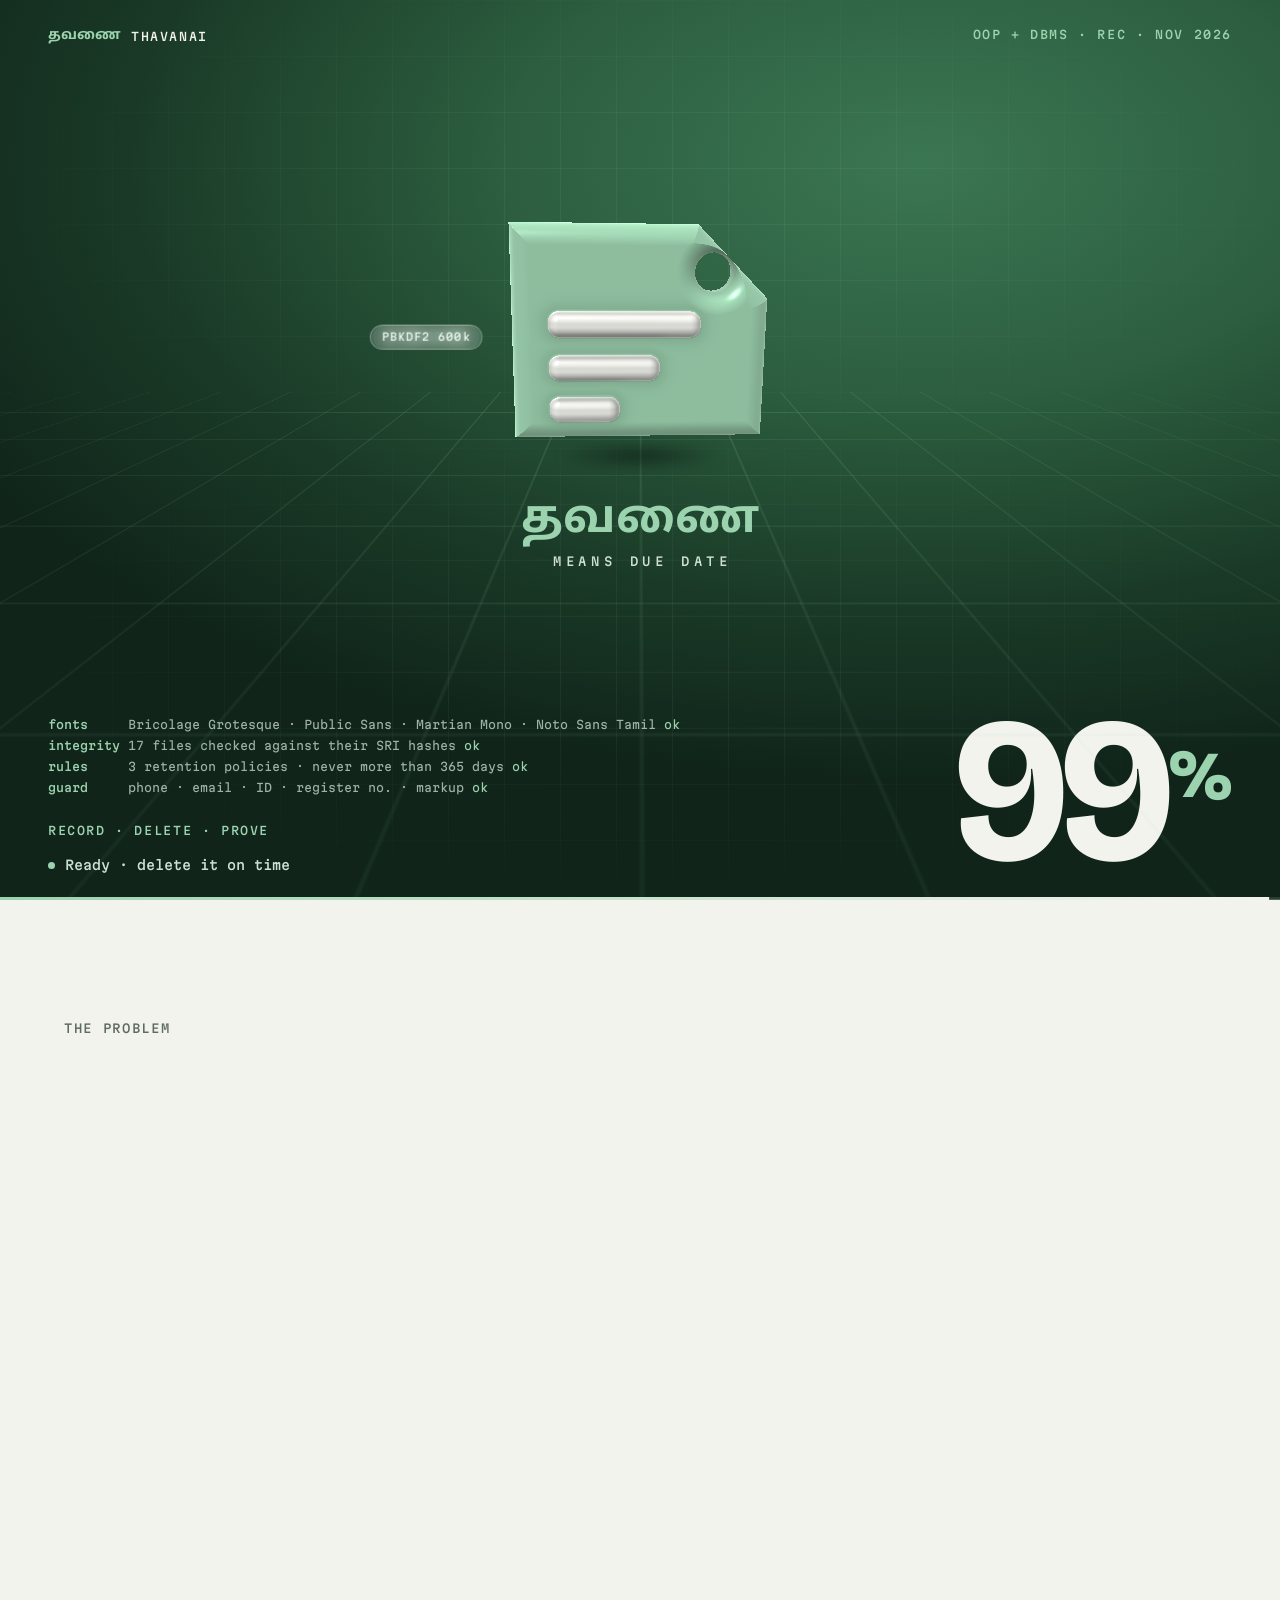
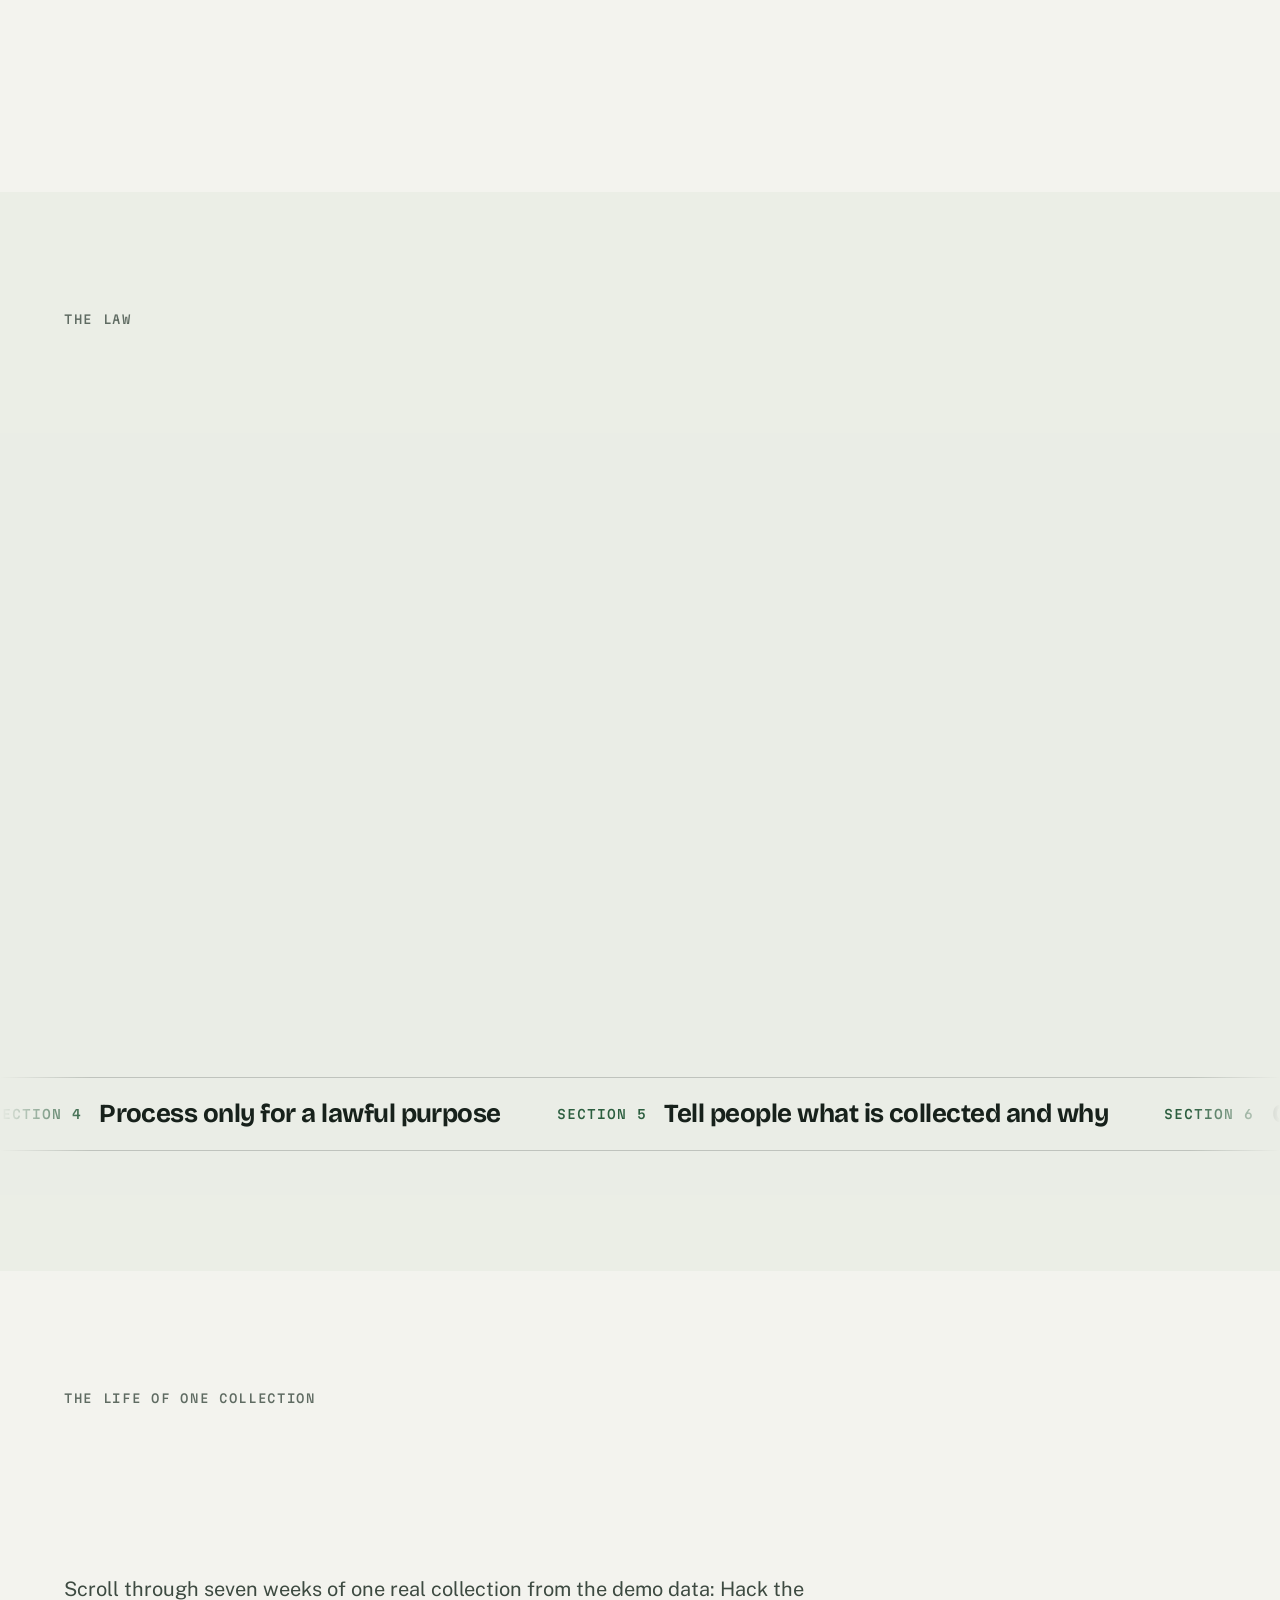
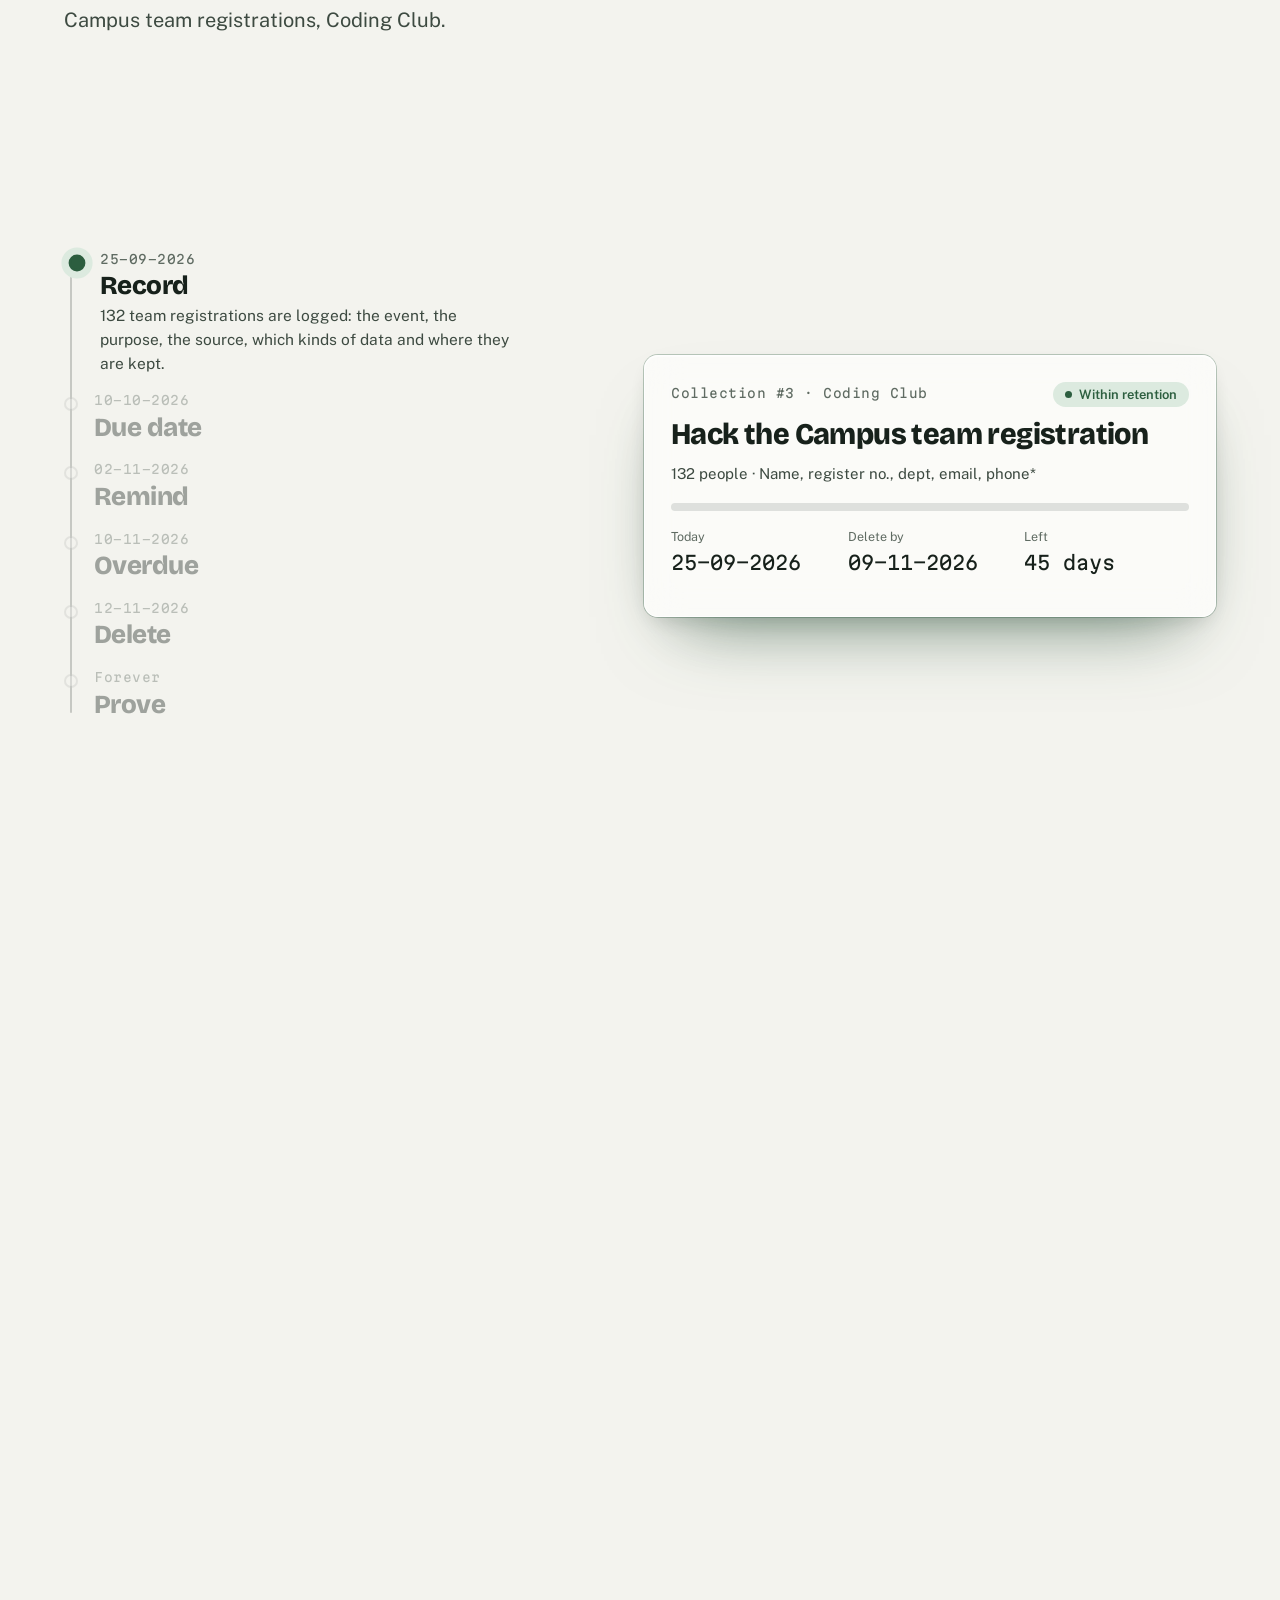
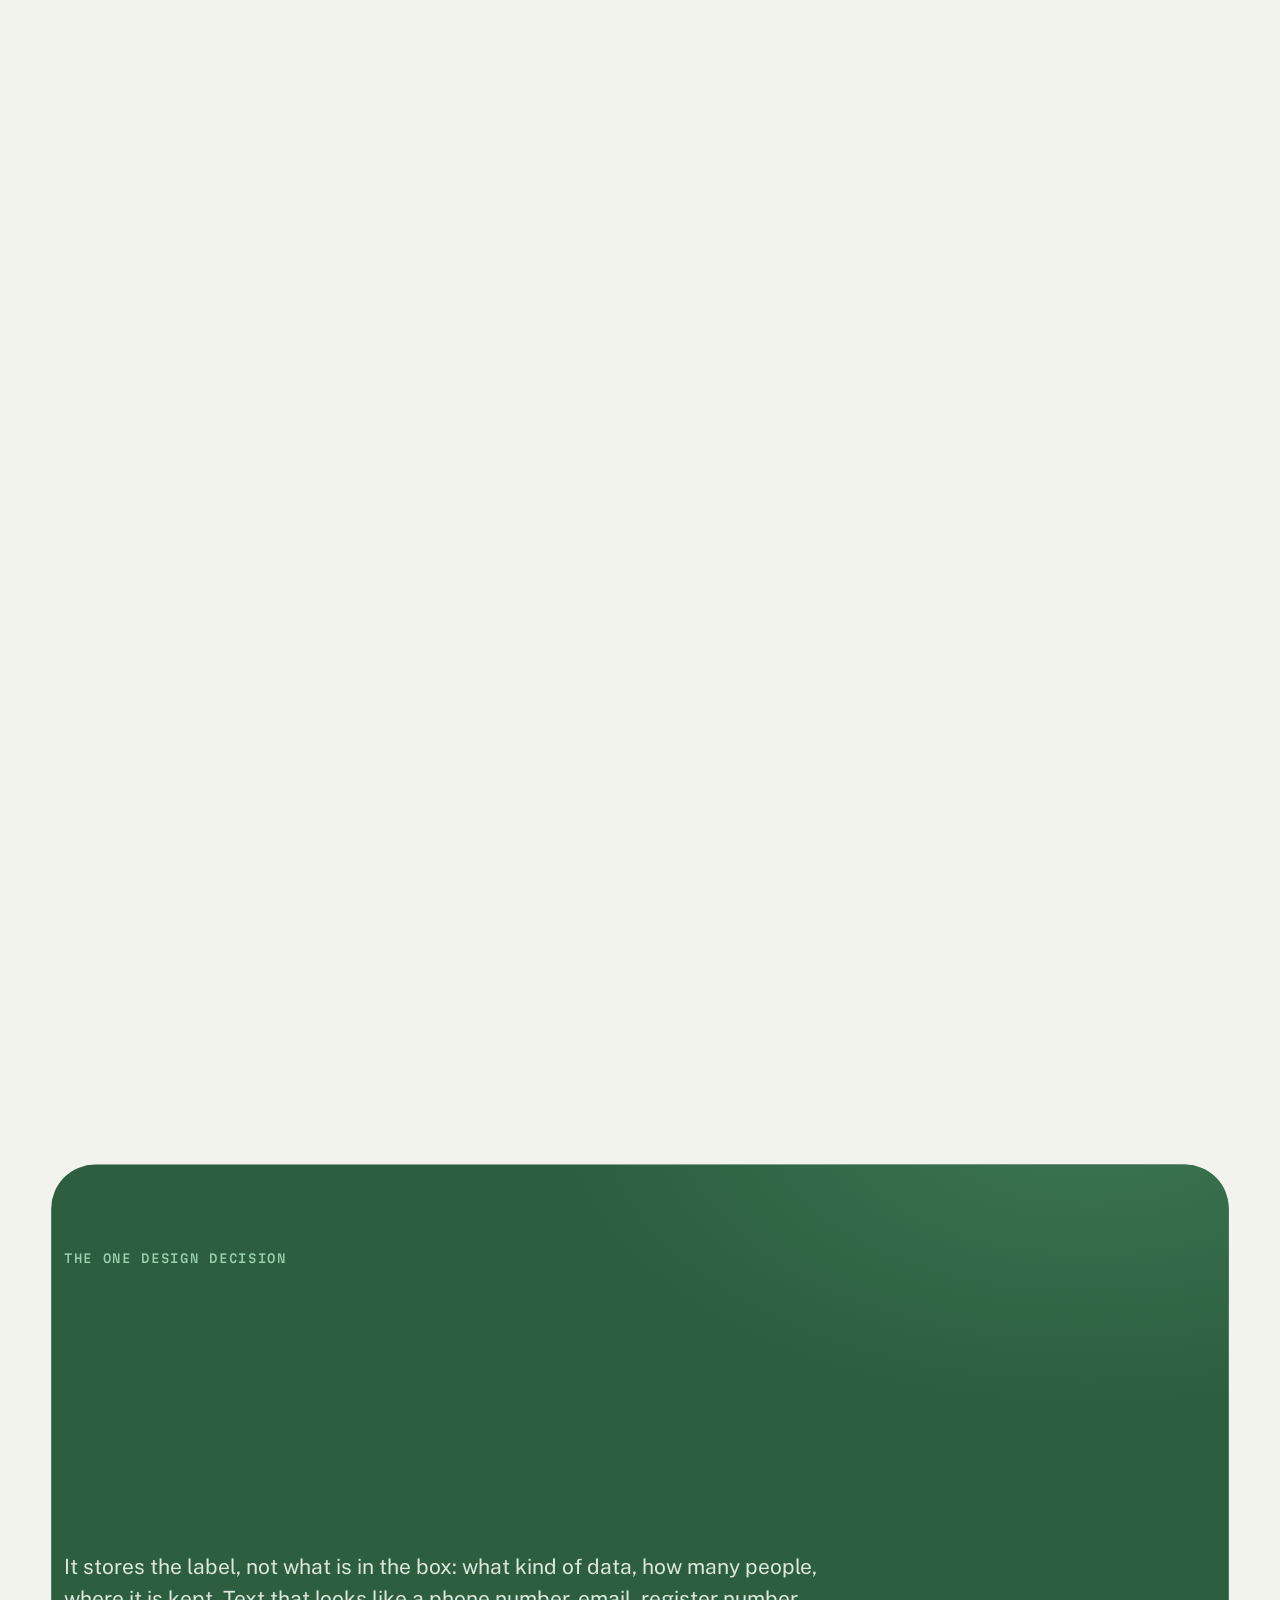
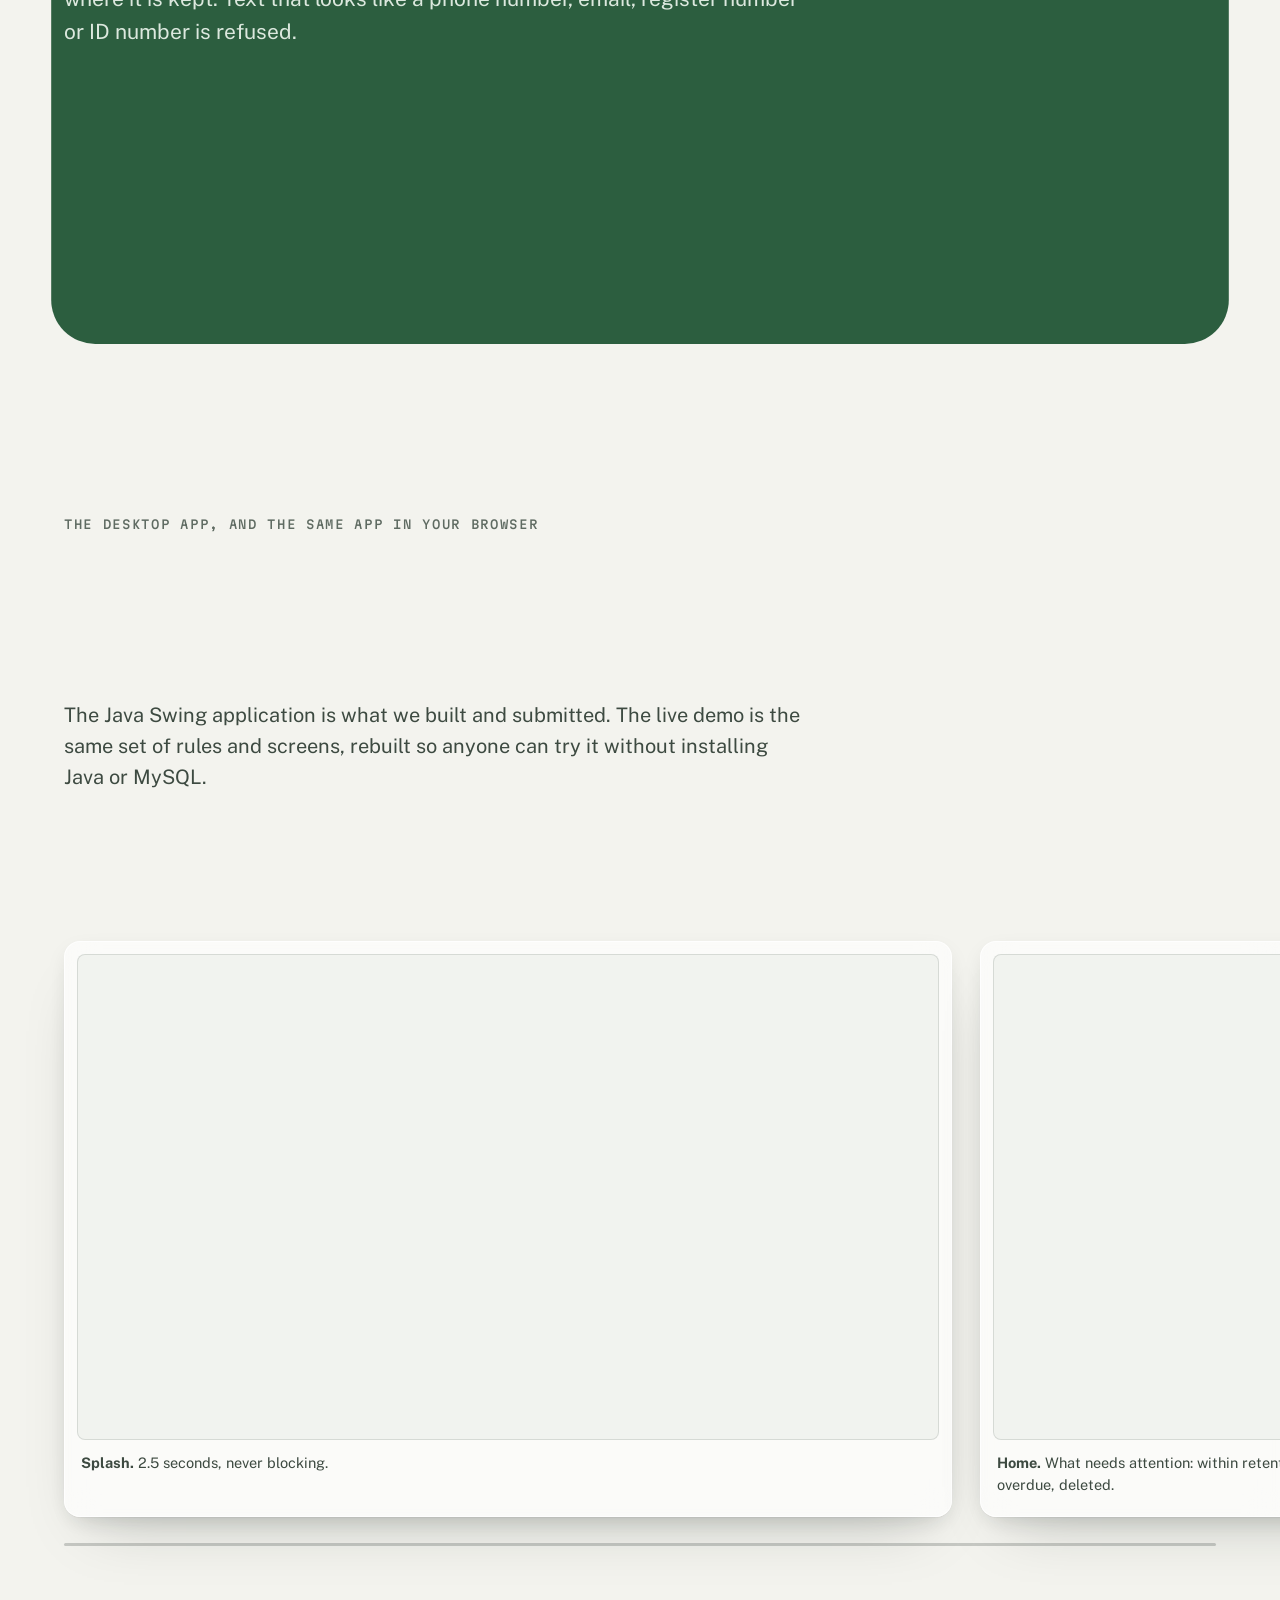
==== commit 3633ba90: "3D objects, technical grid, pointer, new type, stricter text guard" ====
--- a/index.html
+++ b/index.html
@@ -7,37 +7,70 @@
 <meta name="referrer" content="no-referrer">
 <meta name="color-scheme" content="light dark">
 <meta name="theme-color" content="#2c5e3f">
-<title>Thavanai — Personal Data Retention Register</title>
-<meta name="description" content="Thavanai (தவணை, Tamil for due date) helps college clubs record the personal data they collect, delete it on time and keep proof. Java, Swing, JDBC and MySQL — with a live demo that runs in your browser.">
-<meta property="og:title" content="Thavanai — personal data retention register for college clubs">
+<title>Thavanai</title>
+<meta name="description" content="Thavanai (தவணை, Tamil for due date) helps college clubs record the personal data they collect, delete it on time and keep proof. Java, Swing, JDBC and MySQL, with a live demo that runs in your browser.">
+<meta property="og:title" content="Thavanai: a personal data retention register for college clubs">
 <meta property="og:description" content="Record what you collect. Delete it on time. Keep the proof. OOP + DBMS project, Rajalakshmi Engineering College.">
 <meta property="og:type" content="website">
 <meta property="og:image" content="https://shyamvasansathiskumar-ux.github.io/thavanai/assets/img/og.png">
 <link rel="icon" href="assets/img/favicon.svg" type="image/svg+xml">
-<link rel="stylesheet" href="assets/css/base.css" integrity="sha384-XcFqErXl2ZKaRCZYYI8YxkO/LBzgYRqp9U7mMKsZpS729oPXr+tMGZW6s00ydNFs">
+<link rel="stylesheet" href="assets/css/base.css" integrity="sha384-Kad74ibDetjZPhsBB1Ji31JKZc2p61B2S17PGq2RvEiLuoewlF10UBqFTaaaZy8B">
 <link rel="stylesheet" href="assets/css/site.css" integrity="sha384-Xh/zMzxgUIH37yBs99pz9DFDS+kTf6YqhDbjI5ApQupl3LSre/+mJQGjk9IwVNzj">
-<link rel="stylesheet" href="assets/css/fx.css" integrity="sha384-Y6t2YtH9SOWV2C/6i8Egwmi5g6NNqdwrG95OB7JUhCYFhw59Z+h/e3G5DXib+m+/">
+<link rel="stylesheet" href="assets/css/fx.css" integrity="sha384-Ph4TA/gJBgNB11OkuPgZANwACeQzznaV4tmhzUMF9v4aSAIy0Ww1jNSy3jr2yINT">
+<link rel="stylesheet" href="assets/css/loader.css" integrity="sha384-a7gD2N38++oFuIK6Qz+KBtcKm9YT/AcjjTo/GaiPUt5qPx5bRMP2pcj4B7nkNTav">
 <script src="assets/js/guard.js" integrity="sha384-UGHvYior/XbFNX6KcgeIudAtk2i77NsYqFVesXb/4KCG66o6C7jhHVMN8LN9oMUw"></script>
 <script src="assets/js/intro.js" integrity="sha384-jIJtqJ7VFId8TcrTEaZSdVrbklVIRbodr9o5+yhcggYcosal1Gywy3vCFt/qHDBo"></script>
 </head>
 <body>
+<svg class="defs" width="0" height="0" aria-hidden="true" focusable="false">
+  <defs>
+    <filter id="clay" x="-30%" y="-30%" width="160%" height="175%" color-interpolation-filters="sRGB">
+      <feGaussianBlur in="SourceAlpha" stdDeviation="6" result="b"/>
+      <feOffset in="b" dx="6" dy="8" result="o1"/>
+      <feComposite in="SourceAlpha" in2="o1" operator="arithmetic" k2="1" k3="-1" result="hiA"/>
+      <feFlood flood-color="#ffffff" flood-opacity="0.8"/>
+      <feComposite in2="hiA" operator="in" result="hi"/>
+      <feOffset in="b" dx="-6" dy="-9" result="o2"/>
+      <feComposite in="SourceAlpha" in2="o2" operator="arithmetic" k2="1" k3="-1" result="shA"/>
+      <feFlood flood-color="#0f2418" flood-opacity="0.34"/>
+      <feComposite in2="shA" operator="in" result="sh"/>
+      <feGaussianBlur in="SourceAlpha" stdDeviation="9" result="db"/>
+      <feOffset in="db" dy="16" result="do"/>
+      <feFlood flood-color="#0f2418" flood-opacity="0.26"/>
+      <feComposite in2="do" operator="in" result="drop"/>
+      <feMerge><feMergeNode in="drop"/><feMergeNode in="SourceGraphic"/><feMergeNode in="sh"/><feMergeNode in="hi"/></feMerge>
+    </filter>
+    <linearGradient id="gMint" x1="0" y1="0" x2="0.4" y2="1"><stop offset="0" stop-color="#c9ead4"/><stop offset="1" stop-color="#7fbf97"/></linearGradient>
+    <linearGradient id="gGreen" x1="0" y1="0" x2="0.4" y2="1"><stop offset="0" stop-color="#5f9f76"/><stop offset="1" stop-color="#2c5e3f"/></linearGradient>
+    <linearGradient id="gPaper" x1="0" y1="0" x2="0.4" y2="1"><stop offset="0" stop-color="#ffffff"/><stop offset="1" stop-color="#dfe3d8"/></linearGradient>
+    <linearGradient id="gAmber" x1="0" y1="0" x2="0.4" y2="1"><stop offset="0" stop-color="#f7cd8c"/><stop offset="1" stop-color="#d48a2c"/></linearGradient>
+    <linearGradient id="gRed" x1="0" y1="0" x2="0.4" y2="1"><stop offset="0" stop-color="#f5aaa1"/><stop offset="1" stop-color="#c4493f"/></linearGradient>
+    <linearGradient id="gGrey" x1="0" y1="0" x2="0.4" y2="1"><stop offset="0" stop-color="#f4f5f2"/><stop offset="1" stop-color="#b7beb4"/></linearGradient>
+  </defs>
+</svg>
 <div class="atmos" aria-hidden="true"><i></i><i></i><i></i></div>
 <div class="progress" aria-hidden="true"><i id="progress"></i></div>
 
-<!-- opening: the label draws itself, the date is stamped -->
-<div id="intro" class="intro" aria-hidden="true">
-  <div class="intro-in">
-    <svg class="intro-mark" viewBox="0 0 120 120">
-      <path class="tag" d="M22 30 H78 L100 52 V96 H22 Z" />
-      <circle class="hole" cx="84" cy="44" r="5" />
-      <rect class="bar b1" x="34" y="56" width="44" height="7" rx="2" />
-      <rect class="bar b2" x="34" y="69" width="32" height="7" rx="2" />
-      <rect class="bar b3" x="34" y="82" width="20" height="7" rx="2" />
-    </svg>
-    <p class="intro-ta ta">தவணை</p>
-    <p class="intro-en">means <em>due date</em></p>
-    <span class="intro-stamp">DELETE BY</span>
+<!-- opening: the clay tag spins in, real loading progress, DELETE BY is stamped, the screen splits open -->
+<div id="loader" class="loader" aria-hidden="true">
+  <div class="ld-panel ld-top"></div><div class="ld-panel ld-bot"></div>
+  <div class="ld-in">
+    <div class="ld-corner"><span class="ld-brand"><b>தவணை</b> Thavanai</span><span class="hide-s">OOP + DBMS · REC · Nov 2026</span></div>
+    <div class="ld-center">
+      <div class="ld-floor" aria-hidden="true"></div>
+      <div class="ld-obj">
+        <i class="ld-shadow"></i>
+        <svg class="ld-fallback" viewBox="0 0 120 120" aria-hidden="true"><path class="tag" d="M22 30 H78 L100 52 V96 H22 Z" /><circle class="hole" cx="84" cy="44" r="5" /><rect class="bar" x="34" y="56" width="44" height="7" rx="2" /><rect class="bar" x="34" y="69" width="32" height="7" rx="2" /><rect class="bar" x="34" y="82" width="20" height="7" rx="2" /></svg>
+        <canvas class="ld-gl"></canvas>
+        <span class="ld-stamp">DELETE BY</span>
+        <div class="ld-orbit" aria-hidden="true"><span>CHECK ≤ 365</span><span>4 TRIGGERS</span><span>PBKDF2 600k</span></div>
+      </div>
+      <p class="ld-ta">தவணை</p>
+      <p class="ld-word">means due date</p>
+    </div>
+    <div class="ld-foot"><ol class="ld-log" aria-hidden="true"></ol><span class="ld-tag">Record · Delete · Prove</span><span class="ld-num"><b>0</b><i>%</i></span><span class="ld-status">Loading the typefaces</span></div>
   </div>
+  <div class="ld-bar"><i></i></div>
 </div>
 
 <nav class="nav" id="nav">
@@ -53,7 +86,7 @@
       <a href="#security">Security</a>
       <a href="#tests">Tests</a>
       <a href="#team">Team</a>
-      <button class="theme" id="theme" type="button" aria-label="Switch light or dark theme"><span aria-hidden="true">◐</span></button>
+      <button class="theme" id="theme" type="button" aria-label="Switch light or dark theme"><svg class="ti" viewBox="0 0 24 24" aria-hidden="true"><mask id="tiMask"><rect width="24" height="24" fill="#fff"/><circle class="ti-m" cx="17" cy="7" r="6.5" fill="#000"/></mask><circle class="ti-c" cx="12" cy="12" r="5.5" mask="url(#tiMask)"/><g class="ti-r"><path d="M12 1.8v2.4M12 19.8v2.4M1.8 12h2.4M19.8 12h2.4M4.8 4.8l1.7 1.7M17.5 17.5l1.7 1.7M4.8 19.2l1.7-1.7M17.5 6.5l1.7-1.7"/></g></svg></button>
       <a class="btn primary" href="app.html">Open the live demo</a>
     </div>
     <button class="btn ghost burger" id="burger" type="button" aria-label="Open menu" aria-expanded="false" aria-controls="navLinks">☰</button>
@@ -114,15 +147,15 @@
       </div>
     </div>
   </div>
-  <a class="scroll-cue mono" href="#problem">Scroll <span aria-hidden="true">↓</span></a>
 </header>
 
 <main>
   <!-- the problem -->
   <section class="sec" id="problem">
+  <svg class="clay clay-tag" data-obj="tag" viewBox="0 0 200 200" aria-hidden="true" focusable="false"><g class="cf"><path filter="url(#clay)" fill="url(#gMint)" stroke="url(#gMint)" stroke-width="18" stroke-linejoin="round" d="M38 56 H124 L162 94 V162 H38 Z"/><circle filter="url(#clay)" fill="url(#gGreen)" cx="136" cy="82" r="11"/><rect filter="url(#clay)" fill="url(#gPaper)" x="56" y="104" width="74" height="14" rx="7"/><rect filter="url(#clay)" fill="url(#gPaper)" x="56" y="126" width="54" height="14" rx="7"/><rect filter="url(#clay)" fill="url(#gPaper)" x="56" y="148" width="32" height="14" rx="7"/></g></svg>
     <div class="wrap">
       <p class="eyebrow">The problem</p>
-      <h2 class="h2 tick">One club. One semester. <span class="hl">640 records</span> of personal data.</h2>
+      <h2 class="h2">One club. One semester. <span class="hl">640 records</span> of personal data.</h2>
       <div class="glass table-card rv">
         <div class="grid-scroll">
           <table class="t">
@@ -145,9 +178,10 @@
 
   <!-- the law -->
   <section class="sec sage" id="law">
+  <svg class="clay clay-watch" data-obj="watch" viewBox="0 0 200 200" aria-hidden="true" focusable="false"><g class="cf"><rect filter="url(#clay)" fill="url(#gGrey)" x="88" y="30" width="24" height="22" rx="8"/><circle filter="url(#clay)" fill="url(#gAmber)" cx="100" cy="114" r="62"/><circle filter="url(#clay)" fill="url(#gPaper)" cx="100" cy="114" r="44"/><path filter="url(#clay)" stroke="#9a5600" stroke-width="9" stroke-linecap="round" fill="none" d="M100 114 V86"/><path filter="url(#clay)" stroke="#c4493f" stroke-width="7" stroke-linecap="round" fill="none" d="M100 114 L122 126"/></g></svg>
     <div class="wrap">
       <p class="eyebrow">The law</p>
-      <h2 class="h2 tick">India's privacy law now expects that data to be deleted.</h2>
+      <h2 class="h2">India's privacy law now expects that data to be deleted.</h2>
       <ol class="timeline rv">
         <li><span class="mono k">2023</span><strong>DPDP Act passed</strong><span>Section 8(7): erase personal data once its purpose is served.</span></li>
         <li><span class="mono k">13 Nov 2025</span><strong>Rules notified</strong><span>Most duties begin 18 months later.</span></li>
@@ -190,9 +224,10 @@
 
   <!-- how it works -->
   <section class="sec" id="how">
+  <svg class="clay clay-cal" data-obj="cal" viewBox="0 0 200 200" aria-hidden="true" focusable="false"><g class="cf"><rect filter="url(#clay)" fill="url(#gPaper)" x="32" y="50" width="136" height="124" rx="28"/><rect filter="url(#clay)" fill="url(#gAmber)" x="32" y="50" width="136" height="46" rx="23"/><rect filter="url(#clay)" fill="url(#gGrey)" x="64" y="30" width="16" height="38" rx="8"/><rect filter="url(#clay)" fill="url(#gGrey)" x="120" y="30" width="16" height="38" rx="8"/><text class="clay-t big" x="100" y="152" text-anchor="middle">09</text><text class="clay-t" x="100" y="84" text-anchor="middle">NOV</text></g></svg>
     <div class="wrap">
       <p class="eyebrow">The life of one collection</p>
-      <h2 class="h2 tick">Thavanai gives every collection a due date.</h2>
+      <h2 class="h2">Thavanai gives every collection a due date.</h2>
       <p class="lede story-lede">Scroll through seven weeks of one real collection from the demo data: Hack the Campus team registrations, Coding Club.</p>
     </div>
     <div class="story" id="story">
@@ -234,7 +269,7 @@
             <thead><tr><th>Rule</th><th>Delete by</th></tr></thead>
             <tbody><tr><td>Fixed days</td><td>collected on + N days</td></tr><tr><td>After the event</td><td>event date + N days</td></tr><tr><td>End of semester</td><td>31 May or 30 November</td></tr></tbody>
           </table>
-          <p class="small">Never more than 365 days — checked in Java and again by the database. Sensitive data, marked *, shows a warning.</p>
+          <p class="small">Never more than 365 days, checked in Java and again by the database. Sensitive data, marked *, shows a warning.</p>
         </div>
         <div class="glass rule-card calc" id="calc">
           <p class="eyebrow">Try it</p>
@@ -254,51 +289,48 @@
 
   <!-- the one design decision -->
   <section class="band" id="decision">
+  <svg class="clay clay-shield" data-obj="shield" viewBox="0 0 200 200" aria-hidden="true" focusable="false"><g class="cf"><path filter="url(#clay)" fill="url(#gPaper)" stroke="url(#gPaper)" stroke-width="14" stroke-linejoin="round" d="M100 30 L158 52 V100 C158 138 132 160 100 174 C68 160 42 138 42 100 V52 Z"/><rect filter="url(#clay)" fill="url(#gMint)" x="70" y="80" width="60" height="42" rx="10"/><path filter="url(#clay)" stroke="url(#gRed)" stroke-width="13" stroke-linecap="round" fill="none" d="M66 138 L136 66"/></g></svg>
+  <div class="drift" aria-hidden="true"><span>Name</span><span>Register no.</span><span>Phone</span><span>Email</span><span>Photo</span><span>Bank details</span><span>Address</span><span>Government ID</span></div>
     <div class="wrap">
       <p class="eyebrow light">The one design decision</p>
       <h2 class="band-h">Thavanai never stores anyone's personal data.</h2>
       <p class="band-p">It stores the label, not what is in the box: what kind of data, how many people, where it is kept. Text that looks like a phone number, email, register number or ID number is refused.</p>
       <div class="guard glass-dark rv">
-        <label for="guardIn" class="mono">Type into “Purpose” — try a phone number</label>
+        <label for="guardIn" class="mono">Type into “Purpose”. Try a phone number, or a script tag.</label>
         <input id="guardIn" type="text" autocomplete="off" spellcheck="false" maxlength="200" value="Call 98765 43210 for seat queries">
         <p id="guardOut" class="guard-out" aria-live="polite"></p>
       </div>
     </div>
   </section>
 
-  <!-- in numbers -->
-  <section class="stats" aria-label="Thavanai in numbers">
-    <div class="wrap stats-in">
-      <div class="stat glass rv"><b data-count="7">7</b><span>tables</span></div>
-      <div class="stat glass rv"><b data-count="5">5</b><span>CHECK constraints</span></div>
-      <div class="stat glass rv"><b data-count="4">4</b><span>triggers guarding the proof</span></div>
-      <div class="stat glass rv"><b data-count="61">61</b><span>checks, all passing</span></div>
-      <div class="stat glass rv"><b data-count="600000">600,000</b><span>PBKDF2 iterations per password</span></div>
-      <div class="stat glass rv"><b data-count="365">365</b><span>days, the longest anything is kept</span></div>
-    </div>
-  </section>
-
   <!-- screens -->
   <section class="sec" id="inside">
+  <svg class="clay clay-stamp" data-obj="stamp" viewBox="0 0 200 200" aria-hidden="true" focusable="false"><g class="cf"><circle filter="url(#clay)" fill="url(#gAmber)" cx="100" cy="58" r="26"/><rect filter="url(#clay)" fill="url(#gAmber)" x="88" y="74" width="24" height="40" rx="10"/><rect filter="url(#clay)" fill="url(#gAmber)" x="50" y="108" width="100" height="32" rx="14"/><rect filter="url(#clay)" fill="url(#gRed)" x="38" y="136" width="124" height="28" rx="12"/></g></svg>
     <div class="wrap">
       <p class="eyebrow">The desktop app, and the same app in your browser</p>
-      <h2 class="h2 tick">Eight screens. Every one of them runs on this site.</h2>
+      <h2 class="h2">Eight screens. Every one of them runs on this site.</h2>
       <p class="lede">The Java Swing application is what we built and submitted. The live demo is the same set of rules and screens, rebuilt so anyone can try it without installing Java or MySQL.</p>
-      <div class="shots rv">
-        <figure class="shot wide"><img src="assets/img/desktop/05_home_admin.png" alt="Home screen of the desktop app: 4 within retention, 2 due in 7 days, 3 overdue, 3 deleted" width="900" height="490" loading="lazy"><figcaption><strong>Home</strong> — what needs attention: within retention, due in 7 days, overdue, deleted.</figcaption></figure>
-        <figure class="shot"><img src="assets/img/desktop/10_add_collection.png" alt="Add collection form with a live delete-by preview" width="688" height="621" loading="lazy"><figcaption><strong>Add collection</strong> — pick a rule; the delete-by date follows, live.</figcaption></figure>
-        <figure class="shot"><img src="assets/img/desktop/15_mark_deleted.png" alt="Mark as deleted dialog with a confirmation tick box" width="735" height="362" loading="lazy"><figcaption><strong>Mark as deleted</strong> — will not save until the box is ticked; then the record locks.</figcaption></figure>
-        <figure class="shot wide"><img src="assets/img/desktop/16_overdue_report.png" alt="Overdue deletion report: 3 collections overdue, holding personal data of 399 people" width="1180" height="510" loading="lazy"><figcaption><strong>Overdue report</strong> — 399 people's data is past its due date, most overdue first.</figcaption></figure>
-      </div>
-      <div class="cta-row rv"><a class="btn primary big" href="app.html">Try all of it in the live demo <span aria-hidden="true">→</span></a><span class="small muted">Log in as <span class="mono">coding_lead</span> / <span class="mono">Coding@2026</span> or <span class="mono">admin</span> / <span class="mono">Admin@2026</span> — the published demo logins.</span></div>
+      <div class="shots-pin" id="shotsPin">
+        <div class="shots rv" id="shots">
+          <figure class="shot"><img src="assets/img/desktop/01_splash.png" alt="Splash screen of the desktop app with the Thavanai name and tagline" width="640" height="360" loading="lazy"><figcaption><strong>Splash.</strong> 2.5 seconds, never blocking.</figcaption></figure>
+          <figure class="shot wide"><img src="assets/img/desktop/05_home_admin.png" alt="Home screen of the desktop app: 4 within retention, 2 due in 7 days, 3 overdue, 3 deleted" width="900" height="490" loading="lazy"><figcaption><strong>Home.</strong> What needs attention: within retention, due in 7 days, overdue, deleted.</figcaption></figure>
+          <figure class="shot"><img src="assets/img/desktop/10_add_collection.png" alt="Add collection form with a live delete-by preview" width="688" height="621" loading="lazy"><figcaption><strong>Add collection.</strong> Pick a rule; the delete-by date follows, live.</figcaption></figure>
+          <figure class="shot wide"><img src="assets/img/desktop/12_view_all.png" alt="View collections table with status, event, people and delete-by columns" width="1180" height="590" loading="lazy"><figcaption><strong>View collections.</strong> Search, filter by status, update or mark as deleted.</figcaption></figure>
+          <figure class="shot"><img src="assets/img/desktop/15_mark_deleted.png" alt="Mark as deleted dialog with a confirmation tick box" width="735" height="362" loading="lazy"><figcaption><strong>Mark as deleted.</strong> Will not save until the box is ticked; then the record locks.</figcaption></figure>
+          <figure class="shot wide"><img src="assets/img/desktop/16_overdue_report.png" alt="Overdue deletion report: 3 collections overdue, holding personal data of 399 people" width="1180" height="510" loading="lazy"><figcaption><strong>Overdue report.</strong> 399 people's data is past its due date, most overdue first.</figcaption></figure>
+        </div>
+        <div class="hs-bar" aria-hidden="true"><i id="hsBar"></i></div>
+      </div>
+      <div class="cta-row rv"><a class="btn primary big" href="app.html">Try all of it in the live demo <span aria-hidden="true">→</span></a><span class="small muted">Log in as <span class="mono">coding_lead</span> / <span class="mono">Coding@2026</span> or <span class="mono">admin</span> / <span class="mono">Admin@2026</span>. These are the published demo logins.</span></div>
     </div>
   </section>
 
   <!-- architecture + database -->
-  <section class="sec sage">
+  <section class="sec sage" id="arch">
+    <svg class="clay clay-db" data-obj="db" viewBox="0 0 200 200" aria-hidden="true" focusable="false"><g class="cf"><path filter="url(#clay)" fill="url(#gGreen)" d="M40 138 v20 a60 18 0 0 0 120 0 v-20 z"/><ellipse filter="url(#clay)" fill="url(#gMint)" cx="100" cy="138" rx="60" ry="18"/><path filter="url(#clay)" fill="url(#gGreen)" d="M40 100 v20 a60 18 0 0 0 120 0 v-20 z"/><ellipse filter="url(#clay)" fill="url(#gMint)" cx="100" cy="100" rx="60" ry="18"/><path filter="url(#clay)" fill="url(#gGreen)" d="M40 62 v20 a60 18 0 0 0 120 0 v-20 z"/><ellipse filter="url(#clay)" fill="url(#gMint)" cx="100" cy="62" rx="60" ry="18"/></g></svg>
     <div class="wrap">
       <p class="eyebrow">Architecture</p>
-      <h2 class="h2 tick">Four layers, each talking only to the one below.</h2>
+      <h2 class="h2">Four layers, each talking only to the one below.</h2>
       <div class="layers rv">
         <div><span class="mono">ui</span><strong>Screens</strong><span>Swing: login, home, forms, tables, report</span></div>
         <div><span class="mono">model, policy</span><strong>Rules and objects</strong><span>User, Admin, Coordinator, DataCollection, RetentionPolicy</span></div>
@@ -409,11 +441,11 @@
   <section class="sec">
     <div class="wrap">
       <p class="eyebrow">Object-oriented design</p>
-      <h2 class="h2 tick">Each OOP concept does a real job.</h2>
+      <h2 class="h2">Each OOP concept does a real job.</h2>
       <div class="oop rv">
         <div class="glass o"><span class="mono">abstract class User</span><strong>Abstraction</strong><p>Screens never check the user type. They ask <span class="mono">canAccessClub()</span>.</p></div>
         <div class="glass o"><span class="mono">Admin, Coordinator</span><strong>Inheritance</strong><p>Shared parts written once; Coordinator adds its club.</p></div>
-        <div class="glass o"><span class="mono">canAccessClub(), deleteBy()</span><strong>Polymorphism</strong><p>Same call, different behaviour — decided at run time.</p></div>
+        <div class="glass o"><span class="mono">canAccessClub(), deleteBy()</span><strong>Polymorphism</strong><p>Same call, different behaviour, decided at run time.</p></div>
         <div class="glass o"><span class="mono">RetentionPolicy × 3</span><strong>Interface</strong><p>Add a policy, change nothing else.</p></div>
         <div class="glass o"><span class="mono">DataCollection.deleteBy</span><strong>Encapsulation</strong><p>No setter: only a policy can set it.</p></div>
         <div class="glass o"><span class="mono">Dao&lt;T&gt;</span><strong>Generics</strong><p>The same five CRUD methods for every table.</p></div>
@@ -427,7 +459,7 @@
   <section class="sec sage" id="security">
     <div class="wrap">
       <p class="eyebrow">Security</p>
-      <h2 class="h2 tick">Six gaps common in mini projects, closed.</h2>
+      <h2 class="h2">Six gaps common in mini projects, closed.</h2>
       <div class="glass table-card rv"><div class="grid-scroll"><table class="t">
         <thead><tr><th>Gap</th><th>Common practice</th><th>Thavanai</th></tr></thead>
         <tbody>
@@ -438,12 +470,27 @@
           <tr><td>DB password</td><td>Written in the code</td><td>db.properties, kept out of Git</td></tr>
           <tr><td>Access</td><td>Everyone sees everything</td><td>Each club sees only its own data</td></tr>
         </tbody></table></div></div>
-      <h3 class="h3">What the web version keeps — and adds</h3>
+      <div class="lockbox rv">
+        <div class="lock-stage">
+          <i class="lock-shadow" aria-hidden="true"></i>
+          <svg class="clay lock-fallback" viewBox="0 0 200 200" aria-hidden="true" focusable="false"><g class="cf"><path filter="url(#clay)" stroke="url(#gGrey)" stroke-width="20" stroke-linecap="round" fill="none" d="M68 104 V74 a32 32 0 0 1 64 0 V104"/><rect filter="url(#clay)" fill="url(#gGreen)" x="38" y="94" width="124" height="88" rx="28"/><circle fill="#173a26" cx="100" cy="130" r="10"/><rect fill="#173a26" x="95" y="132" width="10" height="24" rx="5"/></g></svg>
+          <canvas class="lock-gl" id="lockGl" role="img" aria-label="A 3D padlock for the proof of deletion. Drag to turn it, tap to try to open it."></canvas>
+        </div>
+        <div class="lock-copy">
+          <p class="eyebrow">Try it</p>
+          <h3 class="lock-h">Once deleted, the proof stays locked.</h3>
+          <p class="lede">Drag the lock to turn it. Then try to open it: each try sends a statement the four triggers refuse, word for word.</p>
+          <div class="lock-row"><button class="btn primary" id="lockBtn" type="button">Try to open it</button><span class="small muted mono" id="lockCount">0 of 4 tried</span></div>
+          <pre class="term lock-term" id="lockTerm" aria-live="polite"><span class="p">mysql&gt;</span> -- waiting for your first try</pre>
+        </div>
+      </div>
+      <h3 class="h3">What the web version keeps, and adds</h3>
       <ul class="adds rv">
-        <li><strong>Same hashing.</strong> PBKDF2-HMAC-SHA256, 600,000 iterations, 16-byte salt, constant-time compare — through the browser's Web Crypto.</li>
+        <li><strong>Same hashing.</strong> PBKDF2-HMAC-SHA256, 600,000 iterations, 16-byte salt, constant-time compare, through the browser's Web Crypto.</li>
         <li><strong>Same database rules.</strong> Seven tables, five CHECKs, foreign keys and four triggers, enforced by an SQLite engine in the page.</li>
         <li><strong>Bound values only.</strong> Every query is a prepared statement. <span class="mono">' OR '1'='1</span> is just a wrong username.</li>
         <li><strong>Nothing leaves the tab.</strong> No server, no analytics, no cookies. A strict Content Security Policy allows no outside scripts.</li>
+        <li><strong>Plain text only.</strong> Tags, script links, event handlers and encoded markup are refused with a message. Invisible characters that can disguise text are removed.</li>
         <li><strong>Stricter guard.</strong> Phone numbers in groups, full 13-digit register numbers and PAN-style IDs are refused too.</li>
         <li><strong>Checks on every write.</strong> Club changes are refused for non-admins in the data layer, not only hidden on screen.</li>
       </ul>
@@ -452,9 +499,10 @@
 
   <!-- tests -->
   <section class="sec dark" id="tests">
+  <svg class="clay clay-check" data-obj="check" viewBox="0 0 200 200" aria-hidden="true" focusable="false"><g class="cf"><circle filter="url(#clay)" fill="url(#gGreen)" cx="100" cy="102" r="66"/><path filter="url(#clay)" stroke="url(#gPaper)" stroke-width="19" stroke-linecap="round" stroke-linejoin="round" fill="none" d="M68 104 L90 126 L134 80"/></g></svg>
     <div class="wrap">
       <p class="eyebrow light">Testing</p>
-      <h2 class="h2 light tick">We tried to break it 61 ways.</h2>
+      <h2 class="h2 light">We tried to break it 61 ways.</h2>
       <div class="tests rv">
         <pre class="term big-term"><span class="p">$</span> java thavanai.test.SelfTest
 <span class="ok">PASS</span> SQL injection in username is refused
@@ -478,15 +526,16 @@
   <section class="sec">
     <div class="wrap two-col">
       <div class="rv"><p class="eyebrow green">Learned</p><ul class="clean"><li>Design classes around real rules, not screens.</li><li>Make the database enforce what matters.</li><li>Test how a system can be misused, not just whether it works.</li></ul></div>
-      <div class="rv"><p class="eyebrow amber">Next</p><ul class="clean"><li>Email reminders before the due date.</li><li>Check through Google Drive that the data is gone.</li><li>Semester dates from the college calendar.</li><li>A web version for coordinators on phones — this demo is the first step.</li></ul></div>
+      <div class="rv"><p class="eyebrow amber">Next</p><ul class="clean"><li>Email reminders before the due date.</li><li>Check through Google Drive that the data is gone.</li><li>Semester dates from the college calendar.</li><li>A web version for coordinators on phones, this demo is the first step.</li></ul></div>
     </div>
   </section>
 
   <!-- team -->
   <section class="sec sage" id="team">
+  <svg class="clay clay-tags" data-obj="tags" viewBox="0 0 200 200" aria-hidden="true" focusable="false"><g class="cf"><path filter="url(#clay)" fill="url(#gMint)" stroke="url(#gMint)" stroke-width="18" stroke-linejoin="round" d="M38 56 H124 L162 94 V162 H38 Z"/><circle filter="url(#clay)" fill="url(#gGreen)" cx="136" cy="82" r="11"/><rect filter="url(#clay)" fill="url(#gPaper)" x="56" y="104" width="74" height="14" rx="7"/><rect filter="url(#clay)" fill="url(#gPaper)" x="56" y="126" width="54" height="14" rx="7"/><rect filter="url(#clay)" fill="url(#gPaper)" x="56" y="148" width="32" height="14" rx="7"/></g></svg>
     <div class="wrap">
       <p class="eyebrow">Team</p>
-      <h2 class="h2 tick">Three of us, every part understood by all three.</h2>
+      <h2 class="h2">Three of us, every part understood by all three.</h2>
       <div class="team rv">
         <div class="glass person"><span class="initial">S</span><strong>Shyam Sathiskumar</strong><span>Problem, law, solution and the design rule</span></div>
         <div class="glass person"><span class="initial">K</span><strong>Krithika Sree V R</strong><span>Screens and the database</span></div>
@@ -505,12 +554,20 @@
       <a class="btn primary" href="app.html">Open the live demo</a>
       <a class="btn" href="tests.html">Run the 61 checks</a>
     </div>
-    <p class="small muted end-note">Java 17 · Swing · JDBC · MySQL 8. The live demo uses SQLite (sql.js, MIT) in the browser. Fonts: Archivo, IBM Plex and Noto Sans Tamil under the SIL Open Font Licence — see <a href="licenses/">licences</a>. Demo data is fictional. Thavanai is a record-keeping aid and does not certify legal compliance.</p>
+    <p class="small muted end-note">Java 17 · Swing · JDBC · MySQL 8. The live demo uses SQLite (sql.js, MIT) in the browser. Fonts: Bricolage Grotesque, Public Sans, Martian Mono and Noto Sans Tamil under the SIL Open Font Licence; see the <a href="licenses/">licences</a>. Demo data is fictional. Thavanai is a record-keeping aid and does not certify legal compliance.</p>
   </div>
 </footer>
 
-<script src="assets/js/engine.js" integrity="sha384-3D8dNo9qQnMVmAZ3kLku4UPejki+bTEUv4+iHDWS5wwF9+rpNoP//E39a4algmXG"></script>
-<script src="assets/js/site.js" integrity="sha384-ZVRldeLUTybYbq4sYwS25NJCxxdT8eGjHYp8yhNl/6rY+fstXphXysHfSR+ogi5r"></script>
-<script src="assets/js/fx.js" integrity="sha384-cRhUKKtOHTGGyzwUzx0kok7n0SLv28plV6aO2MJRmTa13Z2dXRNDVGtFYHn3qt2Y"></script>
+<script src="assets/js/engine.js" integrity="sha384-6VyPszY/N1yhjqrYFZmbMtmR+cekjylLjuvuI97Mkr0jMPce6rZJJdqZaRqyTflZ"></script>
+<script src="assets/js/clay3d.js" integrity="sha384-mcf9tpFLgazQVcxiabZH8syb/qddyFOVhKyxvYIQZeql2MIYOwqT0S3FbyIqLvRE"></script>
+<script src="assets/js/loader.js" integrity="sha384-VttZGeVWtL9aq9zhLdHJKWUt0J4mL68qfLphAH4ixj8V1BtjS4JpLnGEDwscWckQ"></script>
+<script src="assets/js/site.js" integrity="sha384-g3acAxaRoKUYx7cdTg4UmRcUR8KKrRQ/sxBgqxop3NLQKMRBe5eEj/K9pmTlWkEH"></script>
+<script src="vendor/gsap.min.js" integrity="sha384-3vCAhD+a3BOliP3QqjQINn6ZWiZxoqu0WFxX5ZQZgqekDZuSb1mJBrrLMmu94H8f"></script>
+<script src="vendor/ScrollTrigger.min.js" integrity="sha384-H2WL1iy/jKQQ7MTHU2hskZKNHTYWWD/KgKE1vCNnaWY8An2ESTh23KN/fTp8XS3j"></script>
+<script src="vendor/SplitText.min.js" integrity="sha384-e98MX/fxZrUXA/6T+aCptryLfHgR2FpEmWxDbbPloHT0Qg79dEXKdLJ/iwD2lzxs"></script>
+<script src="assets/js/fx.js" integrity="sha384-XKYZIUH3rCLmFmx34OcTlp5+5NkLA5f1MEyyyJONT450tWF5m0dVuftF2itUMfP7"></script>
+<script src="assets/js/bg.js" integrity="sha384-rQSH+GQWGJqVEN+FAwYdX5BfTF1MwBKv0r/XacNlOj/4UsHISSAChW7iqIj1/VPx"></script>
+<script src="assets/js/cursor.js" integrity="sha384-U9oDgyWzjD8gtbGl5lyaIg0kWe6+InZGWZqIbKpXkif5flpg/xvrpZ3cqm3pDNZn"></script>
+<script src="assets/js/scene3d.js" integrity="sha384-lOoWeB/zIVDageAC/ftushwLjw67tECpk0g3nBIkyJ/SOFmZPAjDWMMv9xOLRVEw"></script>
 </body>
 </html>
--- a/assets/css/base.css
+++ b/assets/css/base.css
@@ -1,13 +1,7 @@
-/* Thavanai — shared tokens, type and surfaces */
-@font-face { font-family: "Archivo"; font-weight: 600; font-display: swap; src: url("../fonts/archivo-latin-600-normal.woff2") format("woff2"); }
-@font-face { font-family: "Archivo"; font-weight: 700; font-display: swap; src: url("../fonts/archivo-latin-700-normal.woff2") format("woff2"); }
-@font-face { font-family: "Archivo"; font-weight: 800; font-display: swap; src: url("../fonts/archivo-latin-800-normal.woff2") format("woff2"); }
-@font-face { font-family: "Archivo"; font-weight: 900; font-display: swap; src: url("../fonts/archivo-latin-900-normal.woff2") format("woff2"); }
-@font-face { font-family: "Plex"; font-weight: 400; font-display: swap; src: url("../fonts/ibm-plex-sans-latin-400-normal.woff2") format("woff2"); }
-@font-face { font-family: "Plex"; font-weight: 500; font-display: swap; src: url("../fonts/ibm-plex-sans-latin-500-normal.woff2") format("woff2"); }
-@font-face { font-family: "Plex"; font-weight: 600; font-display: swap; src: url("../fonts/ibm-plex-sans-latin-600-normal.woff2") format("woff2"); }
-@font-face { font-family: "Plex Mono"; font-weight: 400; font-display: swap; src: url("../fonts/ibm-plex-mono-latin-400-normal.woff2") format("woff2"); }
-@font-face { font-family: "Plex Mono"; font-weight: 500; font-display: swap; src: url("../fonts/ibm-plex-mono-latin-500-normal.woff2") format("woff2"); }
+/* Thavanai: shared tokens, type and surfaces */
+@font-face { font-family: "Bricolage"; font-weight: 200 800; font-stretch: 75% 100%; font-display: swap; src: url("../fonts/bricolage-grotesque-latin-var.woff2") format("woff2-variations"), url("../fonts/bricolage-grotesque-latin-var.woff2") format("woff2"); }
+@font-face { font-family: "Public Sans"; font-weight: 100 900; font-display: swap; src: url("../fonts/public-sans-latin-var.woff2") format("woff2-variations"), url("../fonts/public-sans-latin-var.woff2") format("woff2"); }
+@font-face { font-family: "Martian Mono"; font-weight: 100 800; font-stretch: 75% 112.5%; font-display: swap; src: url("../fonts/martian-mono-latin-var.woff2") format("woff2-variations"), url("../fonts/martian-mono-latin-var.woff2") format("woff2"); }
 @font-face { font-family: "Tamil"; font-weight: 500; font-display: swap; src: url("../fonts/noto-sans-tamil-tamil-500-normal.woff2") format("woff2"); }
 @font-face { font-family: "Tamil"; font-weight: 700; font-display: swap; src: url("../fonts/noto-sans-tamil-tamil-700-normal.woff2") format("woff2"); }
 
@@ -35,11 +29,14 @@
   --night: #18201a;
   --shadow: 0 1px 1px rgba(23, 33, 27, 0.04), 0 8px 24px -8px rgba(23, 33, 27, 0.18), 0 30px 60px -30px rgba(23, 33, 27, 0.25);
   --shadow-soft: 0 1px 0 rgba(255, 255, 255, 0.7) inset, 0 10px 30px -18px rgba(23, 33, 27, 0.35);
-  --display: "Archivo", "Helvetica Neue", Arial, sans-serif;
-  --body: "Plex", "Segoe UI", system-ui, sans-serif;
-  --mono: "Plex Mono", ui-monospace, "SF Mono", Menlo, Consolas, monospace;
+  --display: "Bricolage", "Helvetica Neue", Arial, sans-serif;
+  --body: "Public Sans", "Segoe UI", system-ui, sans-serif;
+  --mono: "Martian Mono", ui-monospace, "SF Mono", Menlo, Consolas, monospace;
   --tamil: "Tamil", "Noto Sans Tamil", "Latha", sans-serif;
   --r: 14px;
+  --grid-major: rgba(23, 33, 27, 0.075);
+  --grid-minor: rgba(23, 33, 27, 0.035);
+  --grid-dot: rgba(44, 94, 63, 0.35);
   color-scheme: light;
 }
 @media (prefers-color-scheme: dark) {
@@ -52,6 +49,8 @@
     --amber: #e6a44c; --amber-l: rgba(230, 164, 76, 0.14);
     --red: #f08a7f; --red-l: rgba(240, 138, 127, 0.14);
     --grey: #a5afa7; --grey-l: rgba(238, 241, 236, 0.08);
+  --grid-major: rgba(238, 241, 236, 0.06); --grid-minor: rgba(238, 241, 236, 0.028); --grid-dot: rgba(156, 211, 175, 0.35);
+    --grid-major: rgba(238, 241, 236, 0.06); --grid-minor: rgba(238, 241, 236, 0.028); --grid-dot: rgba(156, 211, 175, 0.35);
     --shadow: 0 1px 1px rgba(0, 0, 0, 0.3), 0 10px 30px -10px rgba(0, 0, 0, 0.6);
     --shadow-soft: 0 1px 0 rgba(255, 255, 255, 0.05) inset, 0 10px 30px -18px rgba(0, 0, 0, 0.7);
     color-scheme: dark;
@@ -73,11 +72,13 @@
 
 *, *::before, *::after { box-sizing: border-box; }
 html { -webkit-text-size-adjust: 100%; scroll-behavior: smooth; }
+html { font-variation-settings: "wdth" 87; }
+h1, h2, h3, h4 { font-variation-settings: "wdth" 96; }
 body { margin: 0; background: var(--paper); color: var(--ink); font: 400 16px/1.55 var(--body); -webkit-font-smoothing: antialiased; text-rendering: optimizeLegibility; overflow-x: hidden; }
 img, svg { display: block; max-width: 100%; }
 a { color: inherit; }
 button, input, select, textarea { font: inherit; color: inherit; }
-h1, h2, h3, h4 { font-family: var(--display); font-weight: 800; letter-spacing: -0.025em; line-height: 1.04; margin: 0; text-wrap: balance; }
+h1, h2, h3, h4 { font-family: var(--display); font-weight: 800; letter-spacing: -0.03em; line-height: 1.04; margin: 0; text-wrap: balance; }
 p { margin: 0; }
 .ta { font-family: var(--tamil); font-weight: 700; letter-spacing: 0; }
 .mono { font-family: var(--mono); }
@@ -88,7 +89,7 @@
 
 /* the atmosphere: paper grain + slow green light */
 .atmos { position: fixed; inset: 0; z-index: -1; pointer-events: none; overflow: hidden; background: var(--paper); }
-.atmos::before { content: ""; position: absolute; inset: 0; background-image: linear-gradient(var(--line) 1px, transparent 1px), linear-gradient(90deg, var(--line) 1px, transparent 1px); background-size: 48px 48px; opacity: 0.35; mask-image: radial-gradient(ellipse at 50% 0%, #000 10%, transparent 70%); }
+.atmos::before { content: ""; position: absolute; inset: -160px; background-image: radial-gradient(circle at 0.5px 0.5px, var(--grid-dot) 1.6px, transparent 2.2px), linear-gradient(var(--grid-major) 1px, transparent 1px), linear-gradient(90deg, var(--grid-major) 1px, transparent 1px), linear-gradient(var(--grid-minor) 1px, transparent 1px), linear-gradient(90deg, var(--grid-minor) 1px, transparent 1px); background-size: 160px 160px, 160px 160px, 160px 160px, 32px 32px, 32px 32px; transform: translate3d(var(--gx, 0px), var(--gy, 0px), 0); -webkit-mask-image: radial-gradient(ellipse 75% 65% at var(--gmx, 72%) var(--gmy, 28%), #000 0%, rgba(0, 0, 0, 0.45) 50%, rgba(0, 0, 0, 0.12) 85%); mask-image: radial-gradient(ellipse 75% 65% at var(--gmx, 72%) var(--gmy, 28%), #000 0%, rgba(0, 0, 0, 0.45) 50%, rgba(0, 0, 0, 0.12) 85%); }
 .atmos i { position: absolute; border-radius: 50%; filter: blur(70px); opacity: 0.55; animation: drift 26s ease-in-out infinite alternate; }
 .atmos i:nth-child(1) { width: 520px; height: 520px; background: #b9dcc4; top: -160px; right: -120px; }
 .atmos i:nth-child(2) { width: 420px; height: 420px; background: #e9dcc0; bottom: -180px; left: -120px; animation-duration: 32s; }
@@ -96,6 +97,14 @@
 @media (prefers-color-scheme: dark) { :root:not([data-theme="light"]) .atmos i { opacity: 0.16; } }
 :root[data-theme="dark"] .atmos i { opacity: 0.16; }
 @keyframes drift { to { transform: translate3d(-60px, 50px, 0) scale(1.08); } }
+
+.atmos::after { content: ""; position: absolute; inset: 0; opacity: 0.06; background-image: url("data:image/svg+xml;charset=utf-8,%3Csvg xmlns='http://www.w3.org/2000/svg' width='180' height='180'%3E%3Cfilter id='n'%3E%3CfeTurbulence type='fractalNoise' baseFrequency='0.85' numOctaves='2' stitchTiles='stitch'/%3E%3C/filter%3E%3Crect width='100%25' height='100%25' filter='url(%23n)'/%3E%3C/svg%3E"); }
+/* the shader background sits under the paper grid and grain */
+.bg-gl { position: absolute; inset: 0; width: 100%; height: 100%; z-index: 0; }
+.atmos::before { z-index: 1; }
+.atmos::after { z-index: 2; }
+.gl-on .atmos i { display: none; }
+
 
 /* glass surface */
 .glass { background: var(--card); border: 1px solid var(--card-edge); border-radius: var(--r); box-shadow: var(--shadow); -webkit-backdrop-filter: blur(18px) saturate(1.35); backdrop-filter: blur(18px) saturate(1.35); }
@@ -120,3 +129,22 @@
   @view-transition { navigation: none; }
   *, *::before, *::after { animation-duration: 0.01ms !important; animation-iteration-count: 1 !important; transition-duration: 0.01ms !important; scroll-behavior: auto !important; }
 }
+
+/* 3D objects layer (three.js), above the content but never in the way of a click */
+.scene3d { position: fixed; inset: 0; width: 100vw; height: 100vh; z-index: 4; pointer-events: none; }
+.three-on .clay[data-obj] { opacity: 0; }
+
+/* the pointer: a dot, and a ring that trails it, grows over things you can use and wraps buttons */
+.cur { position: fixed; left: 0; top: 0; z-index: 9999; pointer-events: none; mix-blend-mode: difference; }
+.cur-dot, .cur-ring { position: fixed; left: 0; top: 0; pointer-events: none; will-change: transform; }
+.cur-dot { width: 6px; height: 6px; margin: -3px 0 0 -3px; border-radius: 50%; background: #fff; transition: opacity 0.2s, transform 0.08s linear; }
+.cur-ring { border: 1.5px solid #fff; border-radius: 999px; display: grid; place-items: center; transition: opacity 0.25s, border-width 0.2s; }
+.cur-label { font: 600 10.5px/1 var(--mono); letter-spacing: 0.12em; text-transform: uppercase; color: #fff; opacity: 0; transition: opacity 0.2s; white-space: nowrap; }
+.cur.has-label .cur-label { opacity: 1; }
+.cur.has-label .cur-dot { opacity: 0; }
+.cur.is-btn .cur-dot { opacity: 0; }
+.cur.is-down .cur-ring { border-width: 3px; }
+.cur.is-hidden .cur-dot, .cur.is-hidden .cur-ring { opacity: 0; }
+html.has-cur, html.has-cur a, html.has-cur button, html.has-cur label, html.has-cur summary, html.has-cur [role="button"], html.has-cur .lock-gl, html.has-cur .er-t { cursor: none; }
+html.has-cur-ring .cur-dot { display: none; }
+@media (hover: none), (pointer: coarse) { .cur { display: none; } }
--- a/assets/css/fx.css
+++ b/assets/css/fx.css
@@ -84,7 +84,6 @@
 .spot:hover::after { opacity: 1; }
 .tilt { transition: transform 0.3s cubic-bezier(0.2, 0.7, 0.2, 1), border-color 0.25s; transform-style: preserve-3d; will-change: transform; }
 .mag { transition: transform 0.35s cubic-bezier(0.2, 0.7, 0.2, 1), background 0.2s, box-shadow 0.2s, border-color 0.2s; }
-.atmos::after { content: ""; position: absolute; inset: 0; opacity: 0.06; background-image: url("data:image/svg+xml;charset=utf-8,%3Csvg xmlns='http://www.w3.org/2000/svg' width='180' height='180'%3E%3Cfilter id='n'%3E%3CfeTurbulence type='fractalNoise' baseFrequency='0.85' numOctaves='2' stitchTiles='stitch'/%3E%3C/filter%3E%3Crect width='100%25' height='100%25' filter='url(%23n)'/%3E%3C/svg%3E"); }
 
 /* ---------- flip clock and the law strip */
 .flip-wrap { margin-top: 46px; display: flex; flex-direction: column; gap: 14px; }
@@ -210,3 +209,113 @@
   .marquee-list[aria-hidden="true"] { display: none; }
   .marquee { -webkit-mask-image: none; mask-image: none; }
 }
+
+/* =====================================================================  layer 2: clay, shader, GSAP scenes */
+
+/* clay icons: soft 3D objects that drift with the scroll */
+.defs { position: absolute; width: 0; height: 0; overflow: hidden; }
+.clay { position: absolute; z-index: 0; width: clamp(92px, 12vw, 176px); height: auto; overflow: visible; pointer-events: none; right: max(18px, calc(50% - 610px)); top: clamp(36px, 6vw, 84px); }
+.sec > .wrap, .band > .wrap, .story { position: relative; z-index: 1; }
+.band { position: relative; overflow: hidden; }
+.clay .cf { transform-box: fill-box; transform-origin: center; }
+.fx .clay .cf { animation: clay-float 7s ease-in-out infinite; }
+.fx .clay-watch .cf { animation-duration: 8s; animation-delay: -2s; }
+.fx .clay-cal .cf { animation-duration: 9s; animation-delay: -4s; }
+.fx .clay-db .cf { animation-duration: 7.5s; animation-delay: -1s; }
+.fx .clay-check .cf { animation-duration: 6.5s; animation-delay: -3s; }
+.fx .clay-shield .cf { animation-duration: 8.5s; animation-delay: -5s; }
+@keyframes clay-float { 0%, 100% { transform: translateY(0) rotate(0deg); } 50% { transform: translateY(-10px) rotate(-3deg); } }
+.clay-t { font: 900 46px var(--display); fill: #2c5e3f; letter-spacing: -0.02em; }
+.clay-t:not(.big) { font: 600 15px var(--mono); fill: #ffffff; letter-spacing: 0.18em; }
+.band .clay { top: clamp(40px, 6vw, 90px); }
+#how .clay { top: clamp(60px, 7vw, 100px); }
+@media (max-width: 760px) {
+  .clay { width: 68px; top: 14px; right: 14px; }
+  .band .clay, #how .clay { top: 18px; }
+}
+
+/* the green band: data labels float up behind the text, the band opens as it arrives */
+.drift { position: absolute; inset: 0; z-index: 0; pointer-events: none; overflow: hidden; }
+.drift span { position: absolute; bottom: -40px; padding: 7px 14px; border-radius: 999px; font: 500 13px var(--mono); color: rgba(243, 243, 238, 0.75); background: rgba(255, 255, 255, 0.07); border: 1px solid rgba(255, 255, 255, 0.16); -webkit-backdrop-filter: blur(6px); backdrop-filter: blur(6px); white-space: nowrap; opacity: 0; }
+.drift span:nth-child(1) { left: 6%; } .drift span:nth-child(2) { left: 22%; } .drift span:nth-child(3) { left: 38%; } .drift span:nth-child(4) { left: 54%; }
+.drift span:nth-child(5) { left: 68%; } .drift span:nth-child(6) { left: 80%; } .drift span:nth-child(7) { left: 14%; } .drift span:nth-child(8) { left: 60%; }
+.fx .drift span { animation: drift-up 16s linear infinite; }
+.fx .drift span:nth-child(2) { animation-delay: -2s; animation-duration: 19s; } .fx .drift span:nth-child(3) { animation-delay: -6s; }
+.fx .drift span:nth-child(4) { animation-delay: -9s; animation-duration: 18s; } .fx .drift span:nth-child(5) { animation-delay: -4s; animation-duration: 21s; }
+.fx .drift span:nth-child(6) { animation-delay: -12s; } .fx .drift span:nth-child(7) { animation-delay: -14s; animation-duration: 20s; } .fx .drift span:nth-child(8) { animation-delay: -8s; animation-duration: 17s; }
+@keyframes drift-up { 0% { transform: translateY(0) rotate(-3deg); opacity: 0; } 10% { opacity: 1; } 70% { opacity: 0.9; } 85% { opacity: 0; text-decoration: line-through; } 100% { transform: translateY(-120vh) rotate(4deg); opacity: 0; } }
+
+/* theme switch: sun turns into a moon */
+.theme { display: inline-grid; place-items: center; }
+.ti { width: 20px; height: 20px; overflow: visible; }
+.ti-c { fill: currentColor; transition: r 0.4s; }
+.ti-r { stroke: currentColor; stroke-width: 2; stroke-linecap: round; transform-origin: 12px 12px; transition: transform 0.5s cubic-bezier(0.2, 0.8, 0.2, 1), opacity 0.3s; }
+.ti-m { transition: transform 0.5s cubic-bezier(0.2, 0.8, 0.2, 1); transform: translate(12px, -12px); }
+@media (prefers-color-scheme: dark) { :root:not([data-theme="light"]) .ti-m { transform: none; } :root:not([data-theme="light"]) .ti-r { transform: rotate(90deg) scale(0); opacity: 0; } }
+:root[data-theme="dark"] .ti-m { transform: none; }
+:root[data-theme="dark"] .ti-r { transform: rotate(90deg) scale(0); opacity: 0; }
+.theme:hover .ti { animation: ti-spin 0.6s cubic-bezier(0.2, 0.8, 0.2, 1); }
+@keyframes ti-spin { from { transform: rotate(-40deg); } }
+
+/* the interactive padlock */
+.lockbox { display: grid; grid-template-columns: minmax(0, 0.9fr) minmax(0, 1.1fr); gap: 40px; align-items: center; margin-top: 56px; padding: clamp(20px, 3vw, 34px); border-radius: 22px; background: color-mix(in srgb, var(--card) 80%, transparent); border: 1px solid var(--card-edge); box-shadow: inset 0 1px 0 rgba(255, 255, 255, 0.5), var(--shadow); -webkit-backdrop-filter: blur(18px); backdrop-filter: blur(18px); }
+.lock-stage { position: relative; aspect-ratio: 1; max-width: 380px; width: 100%; margin: 0 auto; }
+.lock-gl { position: absolute; inset: 0; width: 100%; height: 100%; cursor: grab; touch-action: pan-y; opacity: 0; transition: opacity 0.5s; }
+.lock-gl:active { cursor: grabbing; }
+.gl3d .lock-gl { opacity: 1; }
+.lock-fallback { position: absolute; inset: 14%; width: 72%; right: auto; top: auto; }
+.gl3d .lock-fallback { display: none; }
+.lock-shadow { position: absolute; left: 24%; right: 24%; bottom: 8%; height: 8%; border-radius: 50%; background: radial-gradient(closest-side, rgba(15, 36, 24, 0.35), transparent); filter: blur(6px); }
+.lock-h { font-size: clamp(24px, 3vw, 36px); letter-spacing: -0.025em; margin: 10px 0 10px; }
+.lock-copy .lede { margin-top: 0; }
+.lock-row { display: flex; align-items: center; flex-wrap: wrap; gap: 12px 18px; margin: 20px 0 14px; }
+.lock-term { min-height: 96px; white-space: pre-wrap; font-size: 13.5px; }
+.lock-term .e { animation: none; }
+.lock-term.shake { animation: shake 0.42s cubic-bezier(0.36, 0.07, 0.19, 0.97); }
+@keyframes shake { 20%, 60% { transform: translateX(-6px); } 40%, 80% { transform: translateX(6px); } }
+@media (max-width: 820px) { .lockbox { grid-template-columns: 1fr; gap: 10px; } .lock-stage { max-width: 280px; } }
+
+/* rolling labels on links and buttons */
+.roll { position: relative; display: inline-flex; flex-direction: column; height: 1.25em; line-height: 1.25; overflow: hidden; vertical-align: middle; }
+.roll > span { display: block; transition: transform 0.45s cubic-bezier(0.7, 0, 0.2, 1); }
+.roll::after { content: attr(data-t); content: attr(data-t) / ""; display: block; transition: transform 0.45s cubic-bezier(0.7, 0, 0.2, 1); }
+a:hover > .roll > span, a:hover > .roll::after, button:hover > .roll > span, button:hover > .roll::after, a:focus-visible > .roll > span, a:focus-visible > .roll::after { transform: translateY(-100%); }
+
+/* headings split by SplitText */
+.gs .h2 .ch, .gs .band-h .ch, .gs .end-h .ch { display: inline-block; will-change: transform; }
+.gs .tick::before, .fx .split.tick::before { transform: scaleX(0); transform-origin: left; transition: transform 0.8s cubic-bezier(0.6, 0, 0.2, 1); }
+.gs .tick.in::before, .fx .split.tick.in::before { transform: none; }
+.gs .hero-h .ch { display: inline-block; transform-origin: 50% 100%; }
+
+/* with GSAP in charge, the CSS entrance transitions stand down so the two never fight */
+.gs .hero-copy > *, .gs .hero-art { transition: none; }
+.gs .marquee-track { animation: none; }
+.gs .timeline { border-top-color: transparent; position: relative; }
+.gs .timeline::before { content: ""; position: absolute; left: 0; right: 0; top: -2px; height: 2px; background: var(--ink); transform-origin: left; transform: scaleX(var(--tl, 0)); }
+.big-term .ln { display: block; }
+
+/* horizontal gallery of the desktop screens (wide screens only) */
+.hs-bar { display: none; }
+.hs .shots-pin { width: 100vw; margin-left: calc(50% - 50vw); height: 100vh; height: 100svh; display: flex; flex-direction: column; justify-content: center; gap: 26px; overflow: hidden; }
+.hs .shots { display: flex; gap: 28px; width: max-content; margin: 0; padding: 0 max(24px, calc((100vw - 1200px) / 2 + 24px)); will-change: transform; }
+.hs .shot { flex: none; height: min(64vh, 620px); }
+.hs .shot img { height: calc(100% - 64px); width: auto; max-width: none; object-fit: contain; }
+.hs .shot figcaption { max-width: 52ch; }
+.hs .hs-bar { display: block; height: 3px; margin: 0 max(24px, calc((100vw - 1200px) / 2 + 24px)); border-radius: 2px; background: var(--line-2); overflow: hidden; }
+.hs .hs-bar i { display: block; height: 100%; background: var(--green); transform-origin: left; transform: scaleX(0); }
+
+@media (max-width: 760px) {
+  .drift span { font-size: 11px; color: rgba(243, 243, 238, 0.45); background: rgba(255, 255, 255, 0.04); }
+  .drift span:nth-child(n+6) { display: none; }
+}
+
+/* =====================================================================  layer 3 */
+/* schema: scroll draws the lines (no CSS transition on the dash, or it lags behind the scroll) */
+.gs .er-svg.scrub .er-e { transition: stroke 0.2s, stroke-width 0.2s, stroke-opacity 0.2s; }
+.gs .er-svg.scrub .er-t { transition: opacity 0.25s; }
+.er-dot { fill: var(--green); opacity: 0; transition: opacity 0.5s; pointer-events: none; }
+.er-svg.flow .er-dot { opacity: 0.85; }
+.er-svg.flow.hover .er-dot { opacity: 0.12; }
+.er-svg.flow.hover .er-dot.hot { opacity: 1; }
+.gs .hero-sub .sw { display: inline-block; }
+@media (max-width: 760px) { .clay, .band .clay, #how .clay { width: 58px; top: 6px; right: 12px; } }
--- a/assets/css/loader.css
+++ b/assets/css/loader.css
@@ -0,0 +1,85 @@
+/* Loading screen: a clay tag spins in, the real progress counts up, DELETE BY is stamped and the screen splits open. */
+.loader { position: fixed; inset: 0; z-index: 200; color: #f3f3ee; overflow: hidden; pointer-events: auto; }
+html:not(.intro-play) #loader { display: none; }
+.ld-panel { position: absolute; left: 0; right: 0; height: 50.2%; background: radial-gradient(1100px 620px at 72% 18%, #3b7652 0%, #2c5e3f 38%, #1a3a27 72%, #10241a 100%); background-size: 100vw 100vh; transition: transform 1.05s cubic-bezier(0.76, 0, 0.18, 1); }
+.ld-top { top: 0; background-position: 0 0; }
+.ld-bot { bottom: 0; background-position: 0 100%; }
+.ld-panel::after { content: ""; position: absolute; inset: 0; background-image: linear-gradient(rgba(255, 255, 255, 0.05) 1px, transparent 1px), linear-gradient(90deg, rgba(255, 255, 255, 0.05) 1px, transparent 1px); background-size: 56px 56px; background-attachment: fixed; -webkit-mask-image: radial-gradient(ellipse at 50% 45%, #000 20%, transparent 75%); mask-image: radial-gradient(ellipse at 50% 45%, #000 20%, transparent 75%); }
+.ld-top::before { content: ""; position: absolute; left: 0; right: 0; bottom: 0; height: 1px; background: linear-gradient(90deg, transparent, rgba(156, 211, 175, 0.5), transparent); opacity: 0; transition: opacity 0.3s; }
+.loader.is-done .ld-top::before { opacity: 1; }
+.loader.is-open .ld-top { transform: translateY(-101%); }
+.loader.is-open .ld-bot { transform: translateY(101%); }
+.loader.is-open { pointer-events: none; }
+
+.ld-in { position: absolute; inset: 0; z-index: 2; display: grid; grid-template-rows: auto 1fr auto; padding: 26px clamp(18px, 4vw, 48px); transition: opacity 0.4s ease, transform 0.6s cubic-bezier(0.6, 0, 0.2, 1); }
+.loader.is-done .ld-in { opacity: 0; transform: scale(0.96); }
+.ld-corner { display: flex; justify-content: space-between; gap: 16px; font: 500 11.5px/1.4 var(--mono); letter-spacing: 0.14em; text-transform: uppercase; color: #9cd3af; }
+.ld-corner span:last-child { text-align: right; }
+.ld-brand { display: flex; align-items: center; gap: 10px; color: #f3f3ee; }
+.ld-brand b { font-family: var(--tamil); font-weight: 700; letter-spacing: 0; color: #9cd3af; font-size: 14px; }
+
+.ld-center { display: flex; flex-direction: column; align-items: center; justify-content: center; gap: 6px; }
+.ld-obj { position: relative; width: min(300px, 62vw); aspect-ratio: 1; }
+.ld-gl { position: absolute; inset: 0; width: 100%; height: 100%; opacity: 0; transition: opacity 0.6s; }
+.loader.gl-ready .ld-gl { opacity: 1; }
+.ld-fallback { position: absolute; inset: 18%; width: 64%; height: 64%; }
+.loader.gl-ready .ld-fallback { display: none; }
+.ld-fallback .tag { fill: none; stroke: #9cd3af; stroke-width: 5; stroke-linejoin: round; stroke-dasharray: 320; stroke-dashoffset: 320; animation: ld-draw 0.9s 0.15s cubic-bezier(0.6, 0, 0.2, 1) forwards; }
+.ld-fallback .hole { fill: none; stroke: #9cd3af; stroke-width: 4; }
+.ld-fallback .bar { fill: #f3f3ee; }
+.ld-shadow { position: absolute; left: 22%; right: 22%; bottom: 6%; height: 9%; border-radius: 50%; background: radial-gradient(closest-side, rgba(0, 0, 0, 0.45), transparent); filter: blur(6px); }
+.ld-stamp { position: absolute; left: 50%; top: 52%; padding: 8px 16px; border: 4px solid #ff8a7e; border-radius: 8px; color: #ff8a7e; font: 900 clamp(18px, 3vw, 26px)/1 var(--display); letter-spacing: 0.08em; white-space: nowrap; background: rgba(16, 36, 26, 0.35); opacity: 0; transform: translate(-50%, -50%) rotate(-12deg) scale(2.6); transition: opacity 0.15s, transform 0.42s cubic-bezier(0.2, 0.7, 0.3, 1.5); }
+.loader.is-stamp .ld-stamp { opacity: 1; transform: translate(-50%, -50%) rotate(-12deg) scale(1); }
+.loader.is-stamp .ld-obj { animation: ld-thud 0.35s 0.12s ease-out; }
+.ld-ta { font-family: var(--tamil); font-weight: 700; font-size: clamp(30px, 5vw, 46px); line-height: 1.2; color: #9cd3af; letter-spacing: 0; }
+.ld-word { font: 500 12px var(--mono); letter-spacing: 0.4em; text-transform: uppercase; color: #cfe1d4; padding-left: 0.4em; }
+
+.ld-foot { display: grid; grid-template-columns: 1fr auto; align-items: end; gap: 12px 20px; }
+.ld-status { font: 500 13px/1.4 var(--mono); color: #cfe1d4; min-height: 1.4em; }
+.ld-status::before { content: ""; display: inline-block; width: 7px; height: 7px; margin-right: 10px; border-radius: 50%; background: #9cd3af; vertical-align: 1px; animation: ld-blink 1s steps(2) infinite; }
+.ld-num { grid-row: span 2; font: 900 clamp(84px, 16vw, 210px)/0.8 var(--display); letter-spacing: -0.06em; font-variant-numeric: tabular-nums; color: #f3f3ee; text-align: right; }
+.ld-num i { font-style: normal; font-size: 0.32em; color: #9cd3af; letter-spacing: 0; margin-left: 0.08em; vertical-align: 0.95em; }
+.ld-tag { font: 500 11.5px var(--mono); letter-spacing: 0.14em; text-transform: uppercase; color: #9cd3af; }
+.ld-bar { position: absolute; left: 0; right: 0; bottom: 0; height: 3px; background: rgba(243, 243, 238, 0.12); z-index: 3; transition: opacity 0.3s; }
+.ld-bar i { display: block; height: 100%; background: linear-gradient(90deg, #9cd3af, #f3f3ee); transform-origin: left; transform: scaleX(0); }
+.loader.is-done .ld-bar { opacity: 0; }
+@media (max-width: 560px) {
+  .ld-corner .hide-s { display: none; }
+  .ld-foot { grid-template-columns: 1fr; }
+  .ld-num { grid-row: auto; text-align: left; }
+}
+@keyframes ld-draw { to { stroke-dashoffset: 0; } }
+@keyframes ld-blink { 50% { opacity: 0.2; } }
+@keyframes ld-thud { 40% { transform: scale(0.94); } }
+@media (prefers-reduced-motion: reduce) {
+  .ld-panel { transition: none; }
+  .loader.is-open { opacity: 0; transition: opacity 0.3s; }
+}
+
+/* layer 2: a moving grid floor, chips in orbit, and a log of the real steps */
+.ld-center { position: relative; }
+.ld-floor { position: absolute; left: 50%; top: 50%; width: 220vmax; height: 120vmax; margin-left: -110vmax; transform: perspective(600px) rotateX(76deg) translateY(4vmax); transform-origin: 50% 0; background-image: linear-gradient(rgba(156, 211, 175, 0.22) 1px, transparent 1px), linear-gradient(90deg, rgba(156, 211, 175, 0.22) 1px, transparent 1px); background-size: 64px 64px; -webkit-mask-image: radial-gradient(ellipse 40% 55% at 50% 0%, #000 0%, transparent 70%); mask-image: radial-gradient(ellipse 40% 55% at 50% 0%, #000 0%, transparent 70%); animation: ld-floor 1.6s linear infinite; pointer-events: none; }
+@keyframes ld-floor { to { background-position: 0 64px, 0 0; } }
+.ld-obj { z-index: 1; }
+.ld-orbit { position: absolute; inset: -6% -28%; pointer-events: none; }
+.ld-orbit span { position: absolute; left: 0; top: 0; padding: 6px 11px; border-radius: 999px; font: 500 10.5px/1 var(--mono); letter-spacing: 0.1em; color: #e9f5ec; background: rgba(255, 255, 255, 0.08); border: 1px solid rgba(255, 255, 255, 0.2); -webkit-backdrop-filter: blur(6px); backdrop-filter: blur(6px); white-space: nowrap; offset-path: path("M 20 168 C 20 64, 448 64, 448 168 C 448 272, 20 272, 20 168 Z"); offset-rotate: 0deg; animation: ld-orbit 7.5s linear infinite; }
+.ld-orbit span:nth-child(2) { animation-delay: -2.5s; }
+.ld-orbit span:nth-child(3) { animation-delay: -5s; }
+@keyframes ld-orbit {
+  0% { offset-distance: 0%; z-index: 2; opacity: 1; transform: scale(1); }
+  25% { opacity: 0.5; transform: scale(0.8); z-index: -1; }
+  50% { offset-distance: 50%; opacity: 1; transform: scale(1); z-index: 2; }
+  75% { opacity: 1; transform: scale(1.08); z-index: 2; }
+  100% { offset-distance: 100%; opacity: 1; transform: scale(1); z-index: 2; }
+}
+@supports not (offset-path: path("M 0 0")) { .ld-orbit { display: none; } }
+@media (max-width: 560px) { .ld-orbit { display: none; } }
+.ld-foot { grid-template-rows: auto auto auto; }
+.ld-num { grid-column: 2; grid-row: 1 / span 3; align-self: end; }
+.ld-log { list-style: none; margin: 0 0 10px; padding: 0; display: flex; flex-direction: column; gap: 4px; font: 400 11.5px/1.45 var(--mono); color: rgba(207, 225, 212, 0.75); min-height: 5.8em; justify-content: flex-end; }
+.ld-log li { white-space: nowrap; overflow: hidden; text-overflow: ellipsis; max-width: 58vw; animation: ld-line 0.35s ease both; }
+.ld-log li b { font-weight: 500; color: #9cd3af; display: inline-block; min-width: 9ch; }
+.ld-log li.ok::after { content: "  ok"; color: #9cd3af; }
+@keyframes ld-line { from { opacity: 0; transform: translateX(-8px); } }
+@media (max-width: 560px) { .ld-num { grid-column: 1; grid-row: auto; } .ld-log { max-width: 100%; } .ld-log li { max-width: 88vw; } }
+@media (prefers-reduced-motion: reduce) { .ld-floor, .ld-orbit span { animation: none; } }
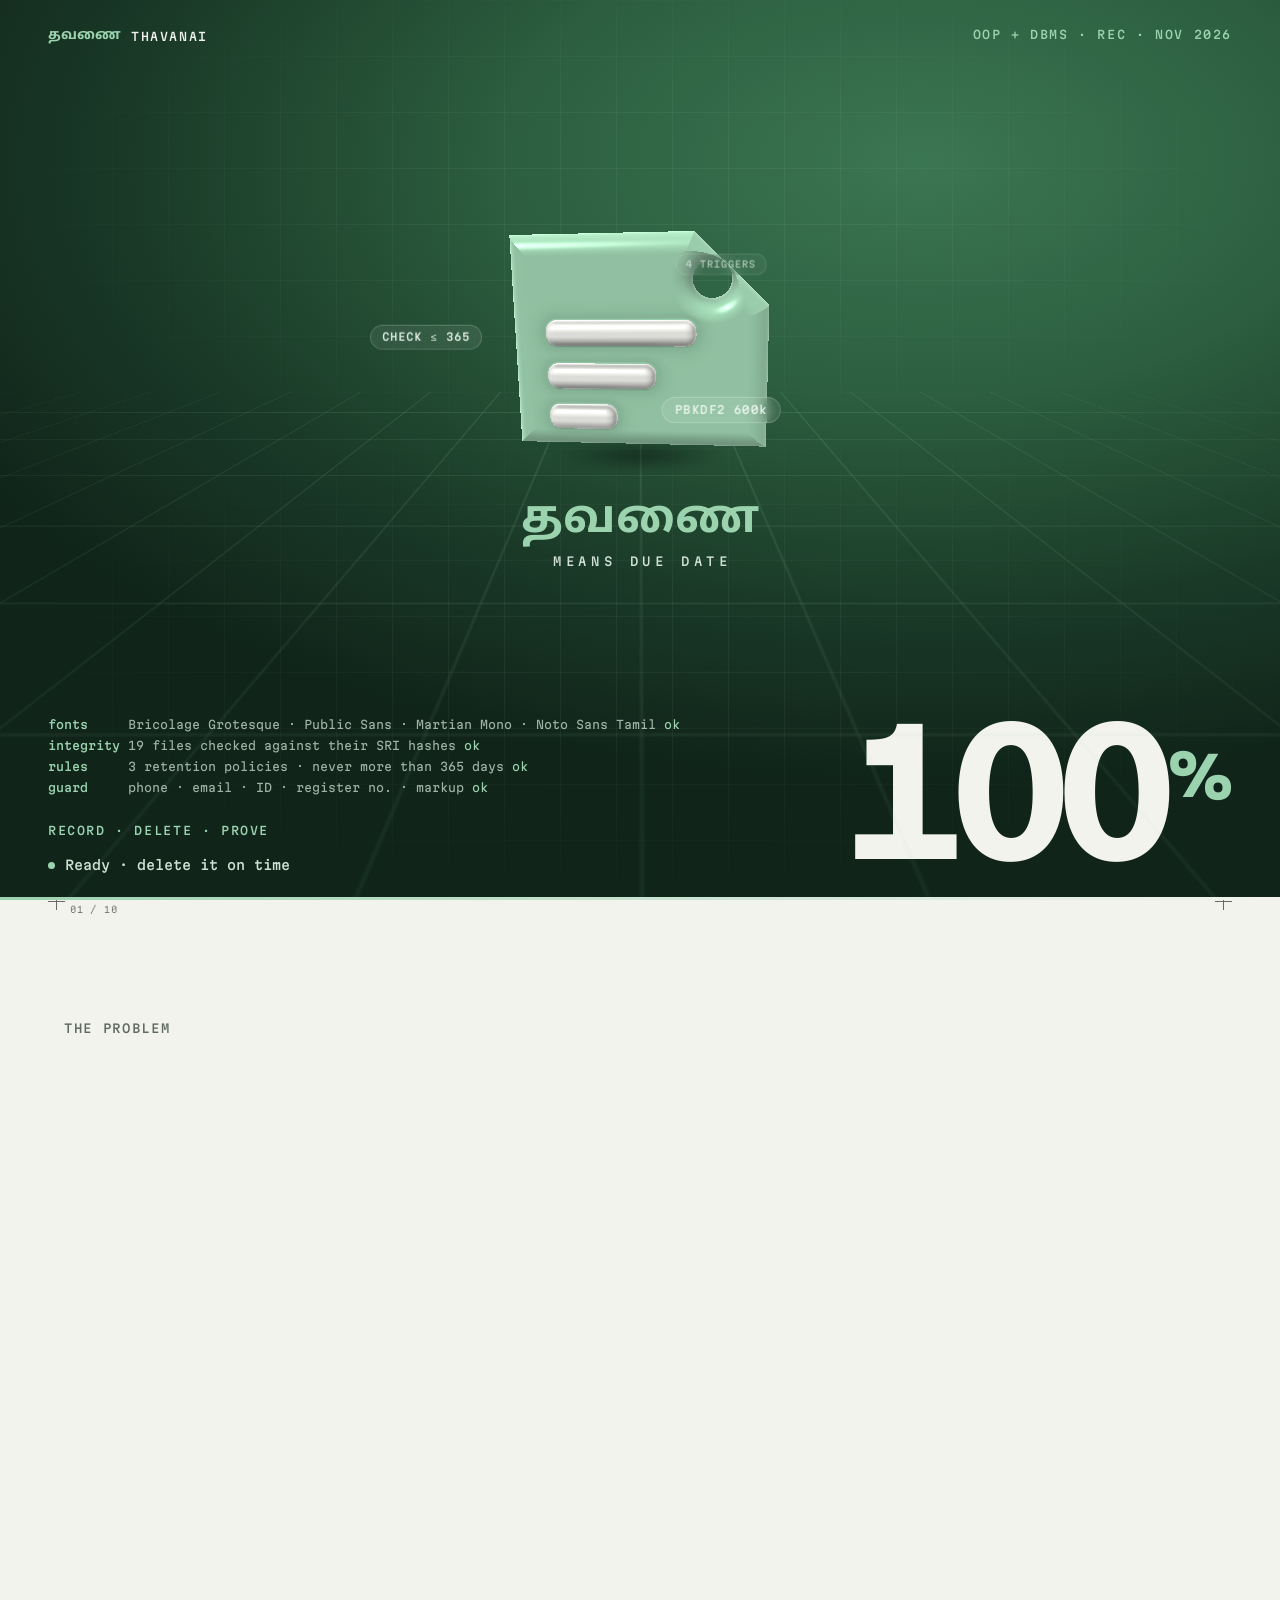
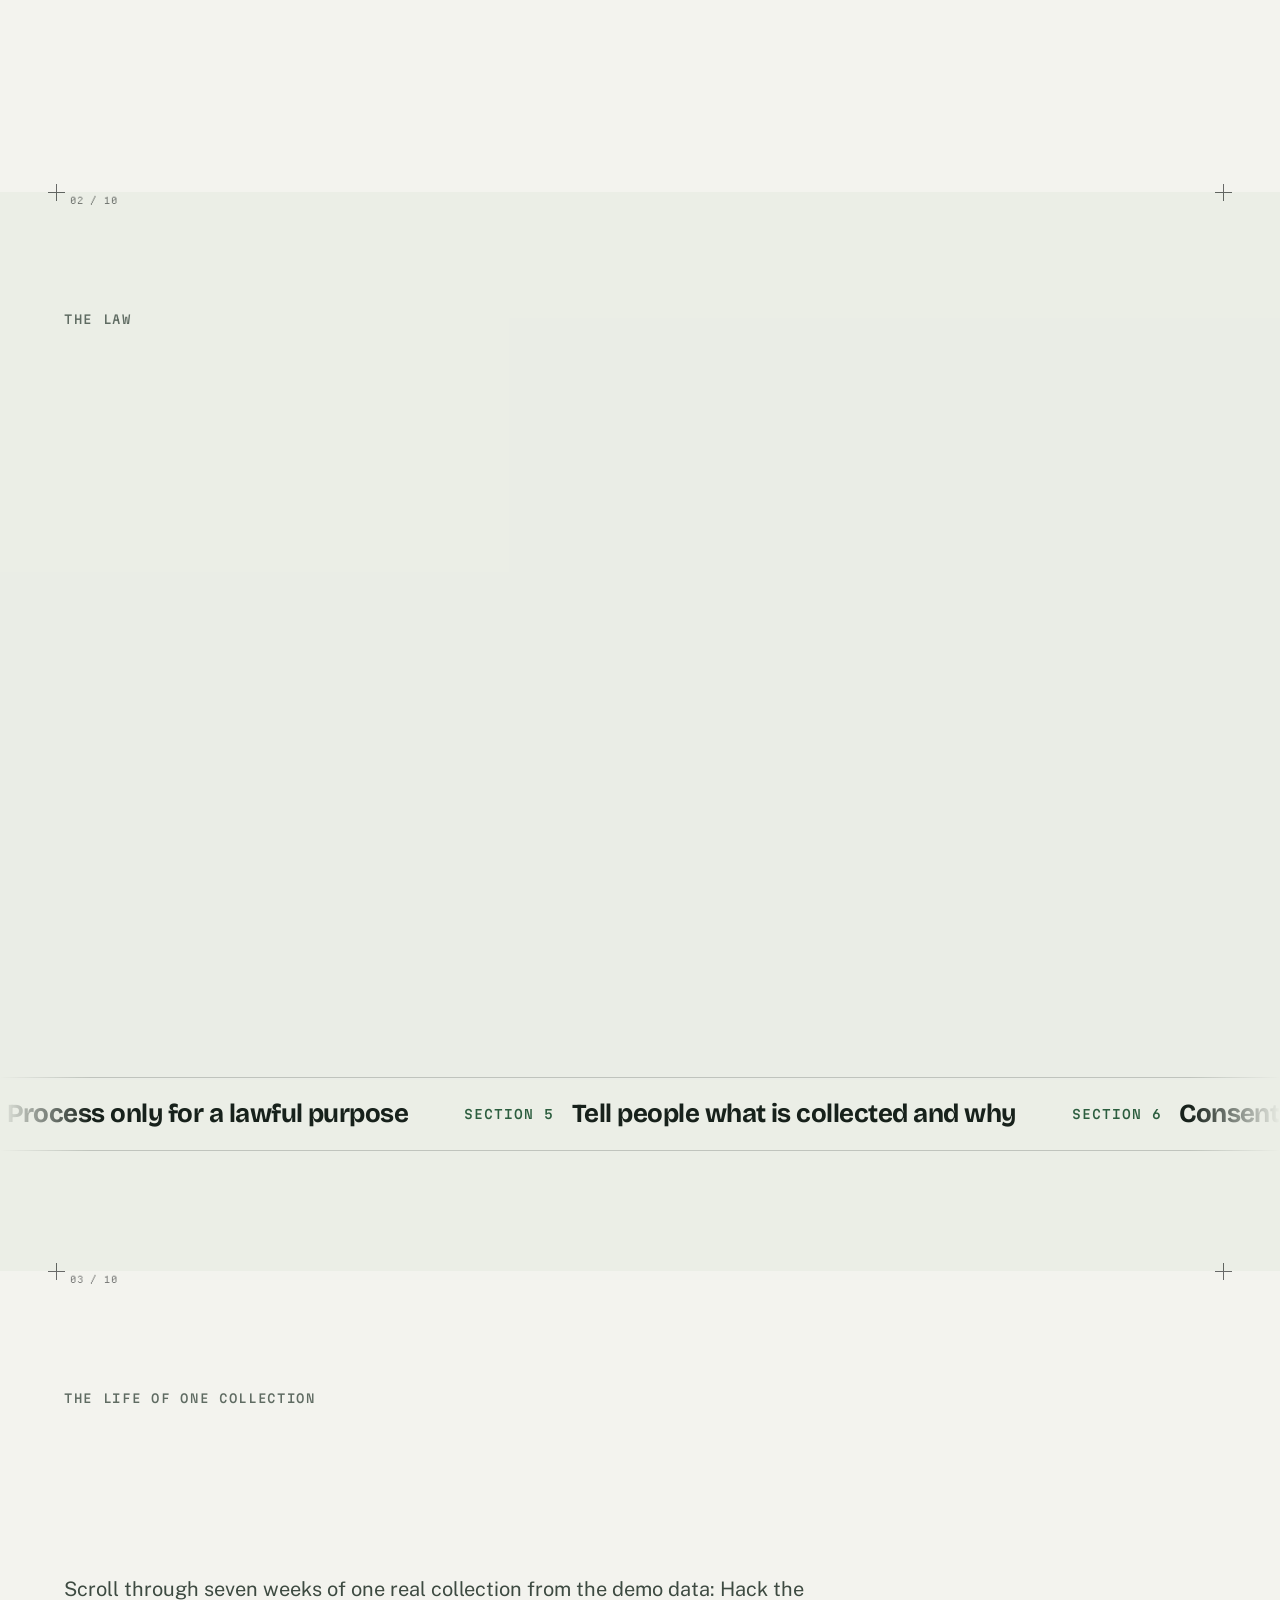
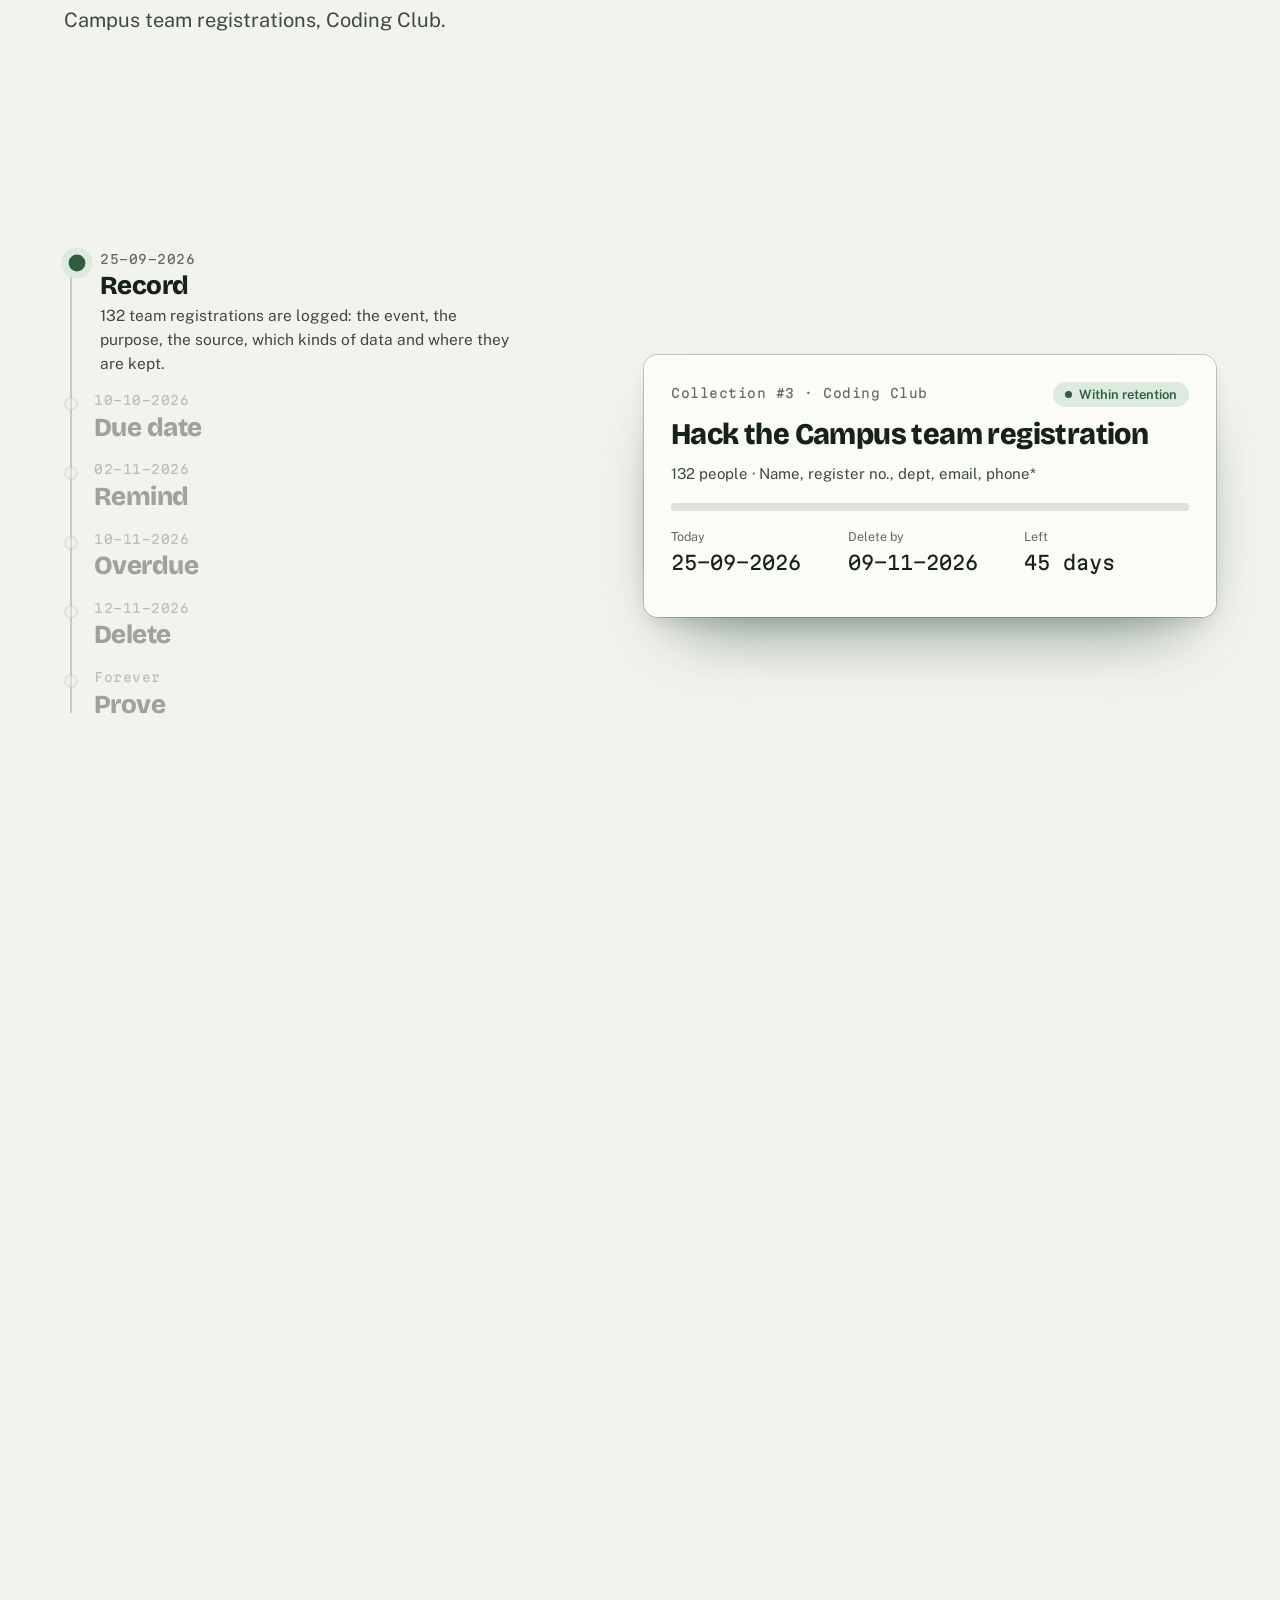
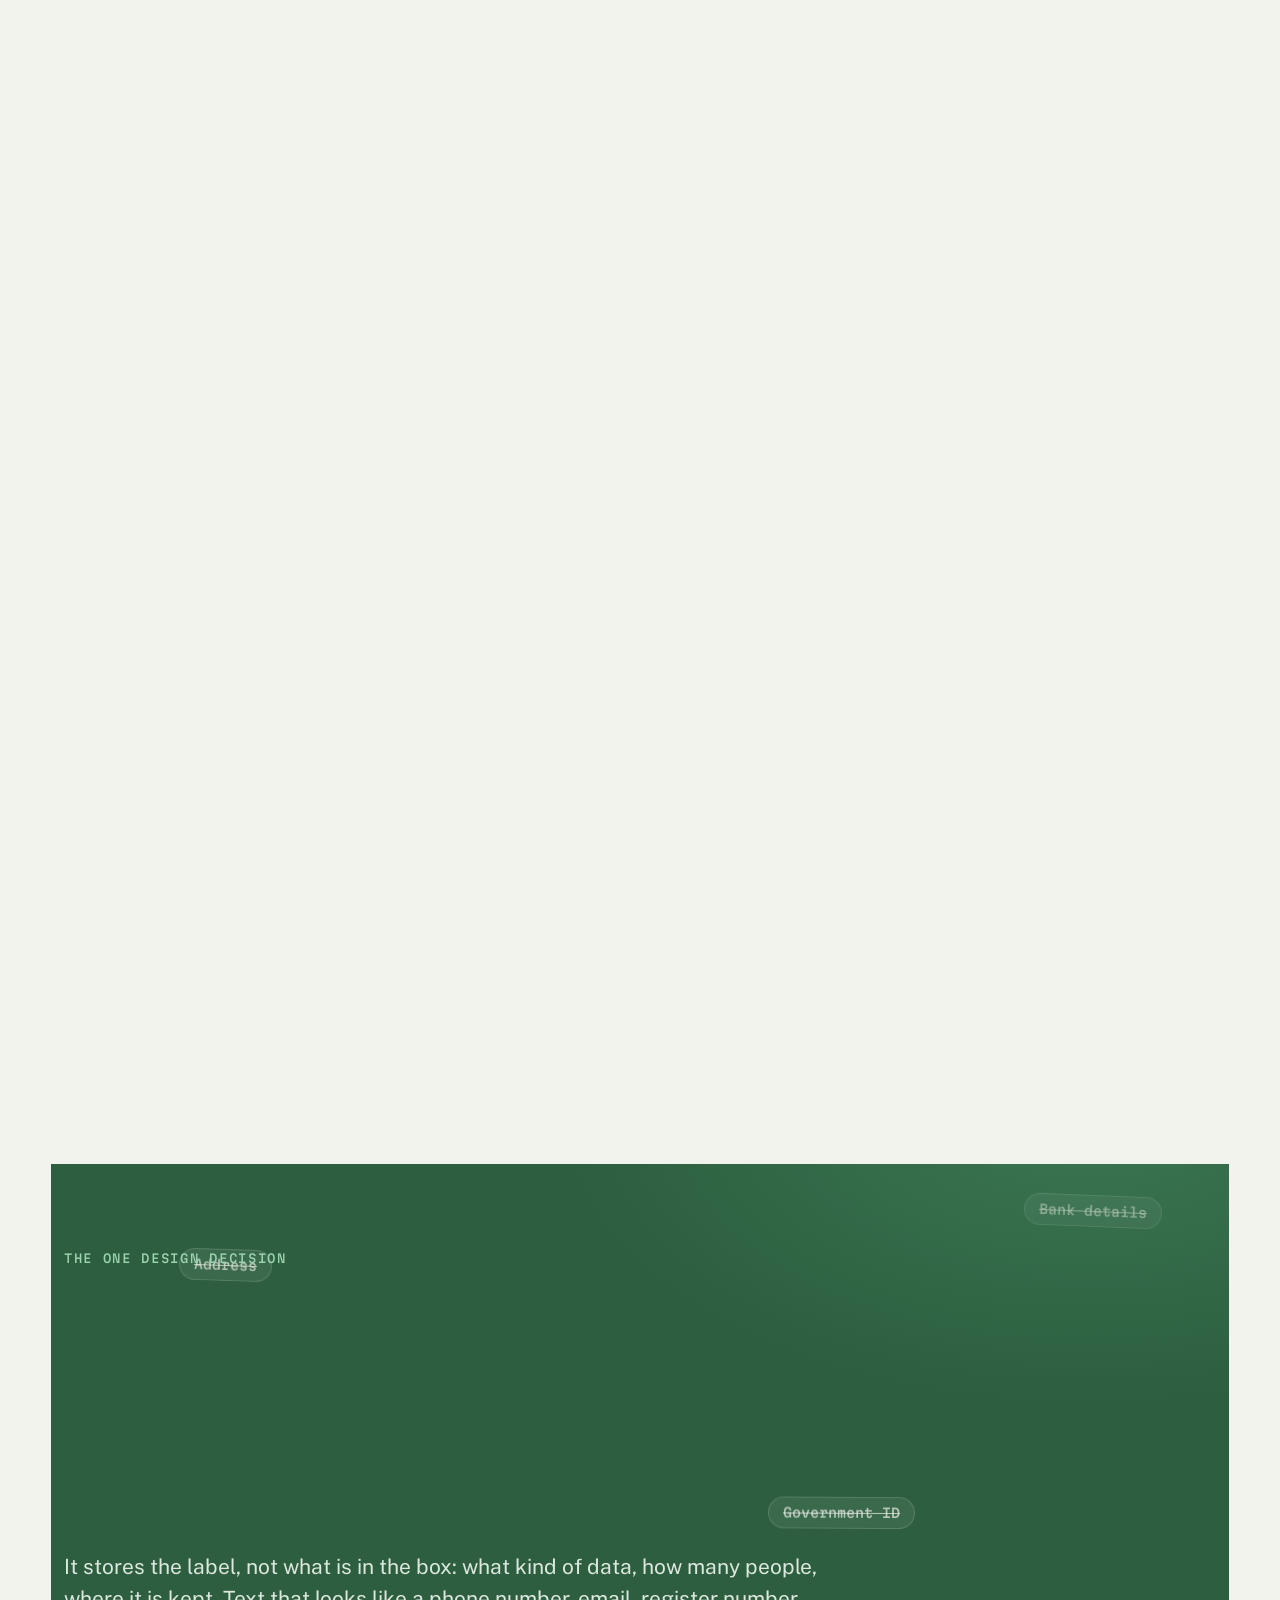
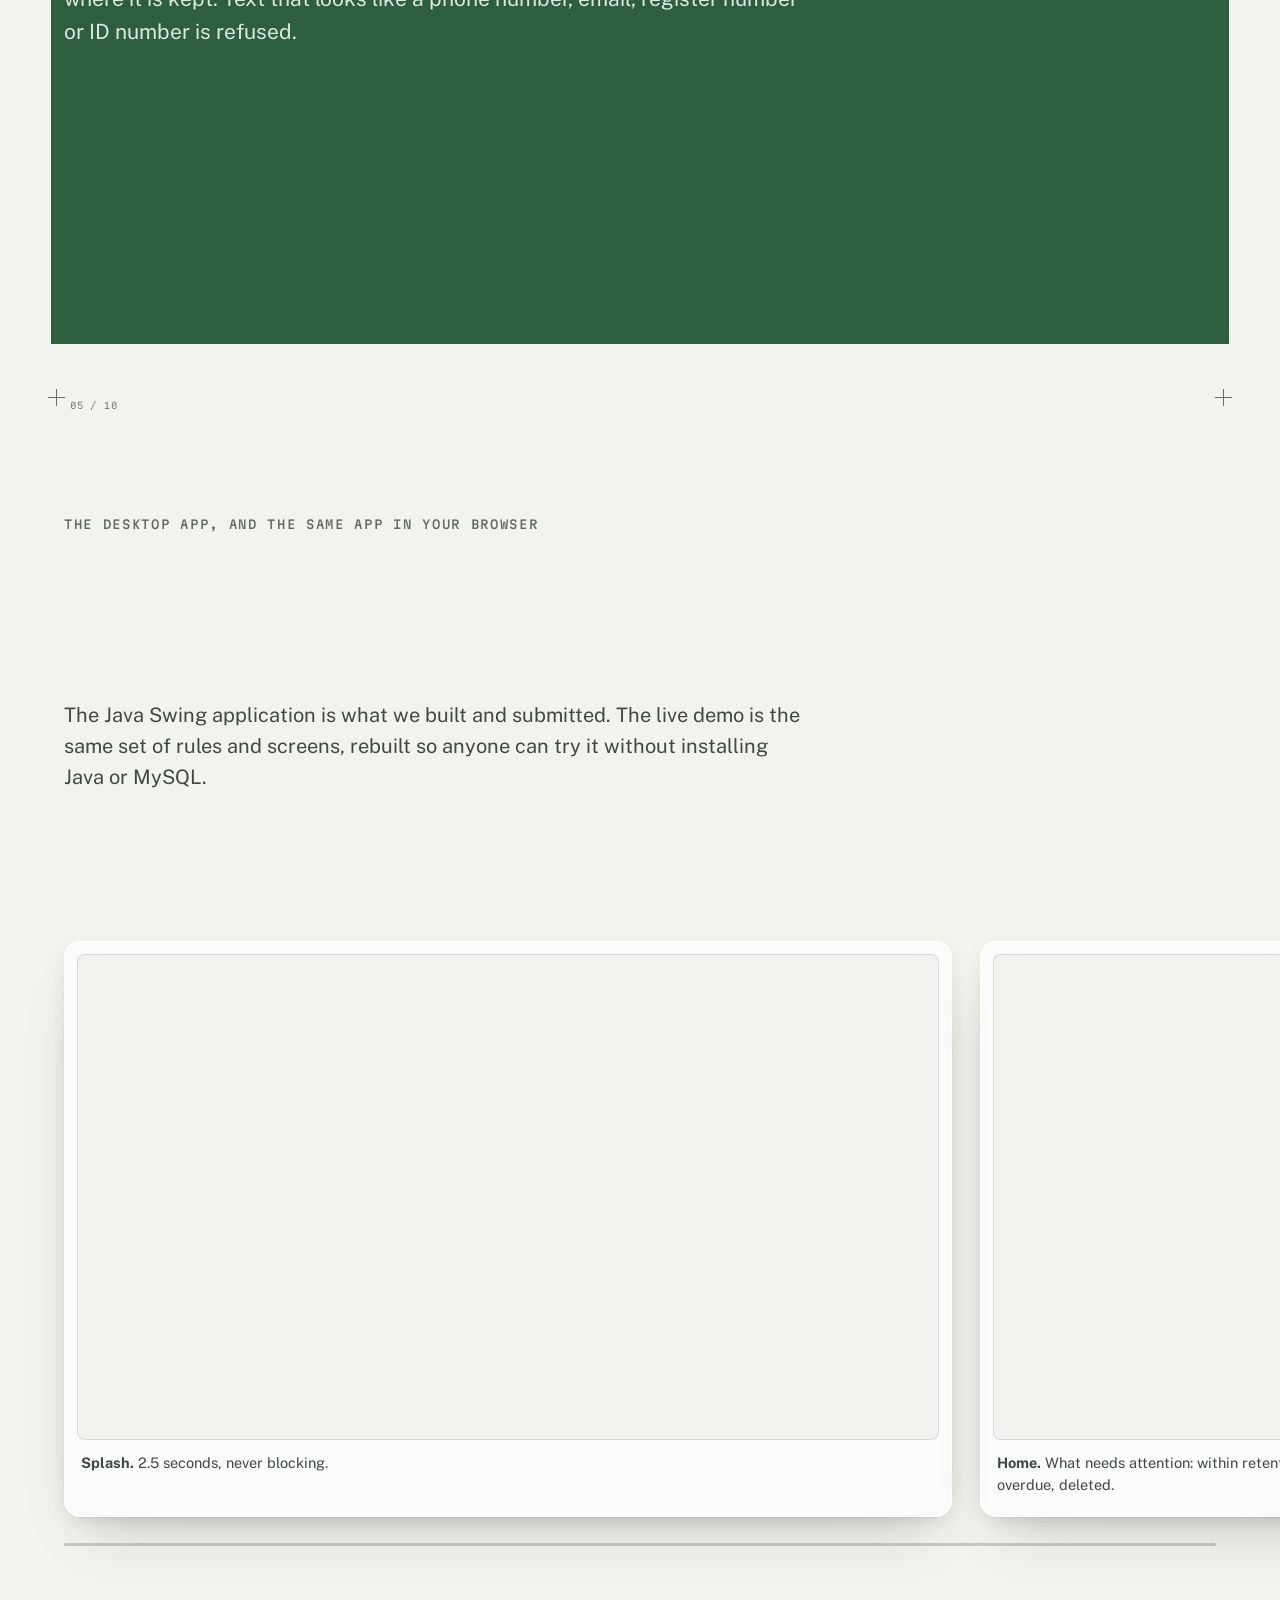
==== commit 8d95e842: "Page-proof frame, section rail, retention ruler, versioned assets and loader watchdog" ====
--- a/index.html
+++ b/index.html
@@ -14,12 +14,13 @@
 <meta property="og:type" content="website">
 <meta property="og:image" content="https://shyamvasansathiskumar-ux.github.io/thavanai/assets/img/og.png">
 <link rel="icon" href="assets/img/favicon.svg" type="image/svg+xml">
-<link rel="stylesheet" href="assets/css/base.css" integrity="sha384-Kad74ibDetjZPhsBB1Ji31JKZc2p61B2S17PGq2RvEiLuoewlF10UBqFTaaaZy8B">
-<link rel="stylesheet" href="assets/css/site.css" integrity="sha384-Xh/zMzxgUIH37yBs99pz9DFDS+kTf6YqhDbjI5ApQupl3LSre/+mJQGjk9IwVNzj">
-<link rel="stylesheet" href="assets/css/fx.css" integrity="sha384-Ph4TA/gJBgNB11OkuPgZANwACeQzznaV4tmhzUMF9v4aSAIy0Ww1jNSy3jr2yINT">
-<link rel="stylesheet" href="assets/css/loader.css" integrity="sha384-a7gD2N38++oFuIK6Qz+KBtcKm9YT/AcjjTo/GaiPUt5qPx5bRMP2pcj4B7nkNTav">
-<script src="assets/js/guard.js" integrity="sha384-UGHvYior/XbFNX6KcgeIudAtk2i77NsYqFVesXb/4KCG66o6C7jhHVMN8LN9oMUw"></script>
-<script src="assets/js/intro.js" integrity="sha384-jIJtqJ7VFId8TcrTEaZSdVrbklVIRbodr9o5+yhcggYcosal1Gywy3vCFt/qHDBo"></script>
+<link rel="stylesheet" href="assets/css/base.css?v=12c902fc08" integrity="sha384-Z34YvhBTGqnwTFEpUB7k32kK5lECJ4f/ksJVhrPsVPoWMYQVeQaseQnSAJYKidRe">
+<link rel="stylesheet" href="assets/css/site.css?v=46f916a325" integrity="sha384-Xh/zMzxgUIH37yBs99pz9DFDS+kTf6YqhDbjI5ApQupl3LSre/+mJQGjk9IwVNzj">
+<link rel="stylesheet" href="assets/css/fx.css?v=259842459b" integrity="sha384-Ph4TA/gJBgNB11OkuPgZANwACeQzznaV4tmhzUMF9v4aSAIy0Ww1jNSy3jr2yINT">
+<link rel="stylesheet" href="assets/css/loader.css?v=6a0c0f3128" integrity="sha384-a7gD2N38++oFuIK6Qz+KBtcKm9YT/AcjjTo/GaiPUt5qPx5bRMP2pcj4B7nkNTav">
+<link rel="stylesheet" href="assets/css/proof.css?v=29915e61d6" integrity="sha384-0GQT9IxfMTHPr0xP0rDTJAnno42E7cbQECvwa4wZADI7fkqm05IkfXTZ4Lq3GVv8">
+<script src="assets/js/guard.js?v=45addfdf32" integrity="sha384-PrQsl8xrVR86PqE9nZKXEXJhfdWKjc5XTPMA8xArhTSSgZ0NejkZZ/DLik69qf3Z"></script>
+<script src="assets/js/intro.js?v=e21e0f0fde" integrity="sha384-jIJtqJ7VFId8TcrTEaZSdVrbklVIRbodr9o5+yhcggYcosal1Gywy3vCFt/qHDBo"></script>
 </head>
 <body>
 <svg class="defs" width="0" height="0" aria-hidden="true" focusable="false">
@@ -71,6 +72,31 @@
     <div class="ld-foot"><ol class="ld-log" aria-hidden="true"></ol><span class="ld-tag">Record · Delete · Prove</span><span class="ld-num"><b>0</b><i>%</i></span><span class="ld-status">Loading the typefaces</span></div>
   </div>
   <div class="ld-bar"><i></i></div>
+</div>
+
+<!-- the page proof: crop marks, place and time, pointer readout, section rail, retention ruler -->
+<div class="hud" aria-hidden="true">
+  <i class="crop tl"></i><i class="crop tr"></i><i class="crop bl"></i><i class="crop br"></i>
+  <span class="hud-loc">REC · THANDALAM, CHENNAI · IST <b id="hudClock">--:--:--</b><span class="hud-geo"> · 13.01°N 80.00°E</span></span>
+  <span class="hud-xy"><b id="hudX">0000</b> X <b id="hudY">0000</b> Y · <b id="hudP">000</b>%</span>
+  <span class="hud-v hud-vl"><b class="ta">தவணை</b> DUE DATE · REGISTER Nº 01</span>
+</div>
+<nav class="rail" id="rail" aria-label="Sections">
+  <a href="#problem"><i></i><span>01 Problem</span></a>
+  <a href="#law"><i></i><span>02 Law</span></a>
+  <a href="#how"><i></i><span>03 Due date</span></a>
+  <a href="#decision"><i></i><span>04 No personal data</span></a>
+  <a href="#inside"><i></i><span>05 Screens</span></a>
+  <a href="#arch"><i></i><span>06 Database</span></a>
+  <a href="#oop"><i></i><span>07 OOP</span></a>
+  <a href="#security"><i></i><span>08 Security</span></a>
+  <a href="#tests"><i></i><span>09 Tests</span></a>
+  <a href="#team"><i></i><span>10 Team</span></a>
+</nav>
+<div class="ruler" id="ruler" aria-hidden="true">
+  <div class="ruler-scale" id="rulerScale"></div>
+  <div class="ruler-mark" id="rulerMark"><i></i><b id="rulerDay">000</b><span id="rulerTxt">days kept</span></div>
+  <p class="ruler-cap">This page, read as<br>a 365-day retention<br>Record · Delete · Prove</p>
 </div>
 
 <nav class="nav" id="nav">
@@ -438,7 +464,7 @@
   </section>
 
   <!-- OOP -->
-  <section class="sec">
+  <section class="sec" id="oop">
     <div class="wrap">
       <p class="eyebrow">Object-oriented design</p>
       <h2 class="h2">Each OOP concept does a real job.</h2>
@@ -558,16 +584,17 @@
   </div>
 </footer>
 
-<script src="assets/js/engine.js" integrity="sha384-6VyPszY/N1yhjqrYFZmbMtmR+cekjylLjuvuI97Mkr0jMPce6rZJJdqZaRqyTflZ"></script>
-<script src="assets/js/clay3d.js" integrity="sha384-mcf9tpFLgazQVcxiabZH8syb/qddyFOVhKyxvYIQZeql2MIYOwqT0S3FbyIqLvRE"></script>
-<script src="assets/js/loader.js" integrity="sha384-VttZGeVWtL9aq9zhLdHJKWUt0J4mL68qfLphAH4ixj8V1BtjS4JpLnGEDwscWckQ"></script>
-<script src="assets/js/site.js" integrity="sha384-g3acAxaRoKUYx7cdTg4UmRcUR8KKrRQ/sxBgqxop3NLQKMRBe5eEj/K9pmTlWkEH"></script>
-<script src="vendor/gsap.min.js" integrity="sha384-3vCAhD+a3BOliP3QqjQINn6ZWiZxoqu0WFxX5ZQZgqekDZuSb1mJBrrLMmu94H8f"></script>
-<script src="vendor/ScrollTrigger.min.js" integrity="sha384-H2WL1iy/jKQQ7MTHU2hskZKNHTYWWD/KgKE1vCNnaWY8An2ESTh23KN/fTp8XS3j"></script>
-<script src="vendor/SplitText.min.js" integrity="sha384-e98MX/fxZrUXA/6T+aCptryLfHgR2FpEmWxDbbPloHT0Qg79dEXKdLJ/iwD2lzxs"></script>
-<script src="assets/js/fx.js" integrity="sha384-XKYZIUH3rCLmFmx34OcTlp5+5NkLA5f1MEyyyJONT450tWF5m0dVuftF2itUMfP7"></script>
-<script src="assets/js/bg.js" integrity="sha384-rQSH+GQWGJqVEN+FAwYdX5BfTF1MwBKv0r/XacNlOj/4UsHISSAChW7iqIj1/VPx"></script>
-<script src="assets/js/cursor.js" integrity="sha384-U9oDgyWzjD8gtbGl5lyaIg0kWe6+InZGWZqIbKpXkif5flpg/xvrpZ3cqm3pDNZn"></script>
-<script src="assets/js/scene3d.js" integrity="sha384-lOoWeB/zIVDageAC/ftushwLjw67tECpk0g3nBIkyJ/SOFmZPAjDWMMv9xOLRVEw"></script>
+<script src="assets/js/engine.js?v=e3d6bf76e1" integrity="sha384-6VyPszY/N1yhjqrYFZmbMtmR+cekjylLjuvuI97Mkr0jMPce6rZJJdqZaRqyTflZ"></script>
+<script src="assets/js/clay3d.js?v=4d6bd614d0" integrity="sha384-mcf9tpFLgazQVcxiabZH8syb/qddyFOVhKyxvYIQZeql2MIYOwqT0S3FbyIqLvRE"></script>
+<script src="assets/js/loader.js?v=8f487d12f0" integrity="sha384-VKN7BrT0Z0RXspRld6dR+1Fetpf39b27jxBTtGVnJ6Q2HOE/jwd0ZfKLxjbV+dfM"></script>
+<script src="assets/js/site.js?v=79933a1bc8" integrity="sha384-XcUEnGvvBgzSPzz5h7VZrIHAtI7TXCxbUAL14wZ4/yWXNrZQY5gRtX3mMUQPIusZ"></script>
+<script src="vendor/gsap.min.js?v=3d1bea374a" integrity="sha384-3vCAhD+a3BOliP3QqjQINn6ZWiZxoqu0WFxX5ZQZgqekDZuSb1mJBrrLMmu94H8f"></script>
+<script src="vendor/ScrollTrigger.min.js?v=b5bb360661" integrity="sha384-H2WL1iy/jKQQ7MTHU2hskZKNHTYWWD/KgKE1vCNnaWY8An2ESTh23KN/fTp8XS3j"></script>
+<script src="vendor/SplitText.min.js?v=7b299a6b26" integrity="sha384-e98MX/fxZrUXA/6T+aCptryLfHgR2FpEmWxDbbPloHT0Qg79dEXKdLJ/iwD2lzxs"></script>
+<script src="assets/js/fx.js?v=66f6816774" integrity="sha384-nhUIHKXB6zQ6YiVXs+GzuRxJqFm/esh9hOjYvadXp9RxSVmLcqcKtlRxFWqe2EV9"></script>
+<script src="assets/js/bg.js?v=02662f1d0c" integrity="sha384-rQSH+GQWGJqVEN+FAwYdX5BfTF1MwBKv0r/XacNlOj/4UsHISSAChW7iqIj1/VPx"></script>
+<script src="assets/js/cursor.js?v=3cedf11734" integrity="sha384-eo0kyAC9YtHeYF2i/WvLYheJJciJRrCWSn37aNb38GJZJTwa+C7rOqgz9sTmUvNn"></script>
+<script src="assets/js/proof.js?v=b793999bc5" integrity="sha384-cOyRvIJ7G1z83MKUFePpAsj3/uBWIIfrqMBblsq1d1Cy2HO3W+Gp7n3gC40sYQ3B"></script>
+<script src="assets/js/scene3d.js?v=72be9c4cd7" integrity="sha384-lOoWeB/zIVDageAC/ftushwLjw67tECpk0g3nBIkyJ/SOFmZPAjDWMMv9xOLRVEw"></script>
 </body>
 </html>
--- a/assets/css/base.css
+++ b/assets/css/base.css
@@ -2,6 +2,7 @@
 @font-face { font-family: "Bricolage"; font-weight: 200 800; font-stretch: 75% 100%; font-display: swap; src: url("../fonts/bricolage-grotesque-latin-var.woff2") format("woff2-variations"), url("../fonts/bricolage-grotesque-latin-var.woff2") format("woff2"); }
 @font-face { font-family: "Public Sans"; font-weight: 100 900; font-display: swap; src: url("../fonts/public-sans-latin-var.woff2") format("woff2-variations"), url("../fonts/public-sans-latin-var.woff2") format("woff2"); }
 @font-face { font-family: "Martian Mono"; font-weight: 100 800; font-stretch: 75% 112.5%; font-display: swap; src: url("../fonts/martian-mono-latin-var.woff2") format("woff2-variations"), url("../fonts/martian-mono-latin-var.woff2") format("woff2"); }
+@font-face { font-family: "Departure Mono"; font-weight: 400; font-display: swap; src: url("../fonts/departure-mono.woff2") format("woff2"); }
 @font-face { font-family: "Tamil"; font-weight: 500; font-display: swap; src: url("../fonts/noto-sans-tamil-tamil-500-normal.woff2") format("woff2"); }
 @font-face { font-family: "Tamil"; font-weight: 700; font-display: swap; src: url("../fonts/noto-sans-tamil-tamil-700-normal.woff2") format("woff2"); }
 
@@ -32,6 +33,7 @@
   --display: "Bricolage", "Helvetica Neue", Arial, sans-serif;
   --body: "Public Sans", "Segoe UI", system-ui, sans-serif;
   --mono: "Martian Mono", ui-monospace, "SF Mono", Menlo, Consolas, monospace;
+  --pixel: "Departure Mono", "Martian Mono", ui-monospace, monospace;
   --tamil: "Tamil", "Noto Sans Tamil", "Latha", sans-serif;
   --r: 14px;
   --grid-major: rgba(23, 33, 27, 0.075);
@@ -148,3 +150,6 @@
 html.has-cur, html.has-cur a, html.has-cur button, html.has-cur label, html.has-cur summary, html.has-cur [role="button"], html.has-cur .lock-gl, html.has-cur .er-t { cursor: none; }
 html.has-cur-ring .cur-dot { display: none; }
 @media (hover: none), (pointer: coarse) { .cur { display: none; } }
+.cur.is-sq .cur-ring { background: #fff; border-color: #fff; }
+.cur.is-sq .cur-dot { opacity: 0; }
+.ld-retry { grid-column: 1 / -1; justify-self: start; margin-top: 10px; padding: 10px 16px; border: 1px dashed #9cd3af; color: #f3f3ee; font: 500 13px var(--mono); text-decoration: none; }
--- a/assets/css/proof.css
+++ b/assets/css/proof.css
@@ -0,0 +1,66 @@
+/* Thavanai: the page proof. A fixed frame around the page (crop marks, place and time, pointer readout),
+   a rail of section ticks on the left, and a retention ruler on the right that reads the page as 365 days. */
+
+.hud { position: fixed; inset: 0; z-index: 45; pointer-events: none; color: #e8e6df; mix-blend-mode: difference; font: 400 11px/1.2 var(--pixel); letter-spacing: 0.06em; text-transform: uppercase; font-variation-settings: normal; }
+.hud b { font-weight: 400; font-variant-numeric: tabular-nums; }
+.crop { position: absolute; width: 16px; height: 16px; opacity: 0.7; }
+.crop.tl { top: 10px; left: 10px; border-top: 1px solid; border-left: 1px solid; }
+.crop.tr { top: 10px; right: 10px; border-top: 1px solid; border-right: 1px solid; }
+.crop.bl { bottom: 10px; left: 10px; border-bottom: 1px solid; border-left: 1px solid; }
+.crop.br { bottom: 10px; right: 10px; border-bottom: 1px solid; border-right: 1px solid; }
+.hud-loc { position: absolute; left: 34px; bottom: 15px; }
+.hud-xy { position: absolute; right: 34px; bottom: 15px; }
+.hud-v { position: absolute; writing-mode: vertical-rl; white-space: nowrap; opacity: 0.75; }
+.hud-v .ta { font: 700 12px var(--tamil); letter-spacing: 0; margin-bottom: 0.8em; text-transform: none; }
+.hud-vl { left: 15px; bottom: 56px; transform: rotate(180deg); }
+.hud-vr { right: 15px; top: 96px; }
+/* frame lines at the content edges */
+.hud::before, .hud::after { content: ""; position: absolute; top: 0; bottom: 0; width: 1px; background: currentColor; opacity: 0.09; }
+.hud::before { left: max(56px, calc(50% - 600px)); }
+.hud::after { right: max(56px, calc(50% - 600px)); }
+
+/* registration marks where each section starts, on the frame lines */
+.reg { position: absolute; top: -8px; width: 17px; height: 17px; z-index: 3; pointer-events: none; mix-blend-mode: difference; color: #e8e6df; opacity: 0.6; }
+.reg::before, .reg::after { content: ""; position: absolute; background: currentColor; }
+.reg::before { left: 8px; top: 0; width: 1px; height: 17px; }
+.reg::after { top: 8px; left: 0; height: 1px; width: 17px; }
+.reg.l { left: calc(max(56px, calc(50% - 600px)) - 8px); }
+.reg.r { right: calc(max(56px, calc(50% - 600px)) - 8px); }
+.reg-n { position: absolute; top: 4px; font: 400 10px/1 var(--pixel); letter-spacing: 0.08em; color: #e8e6df; mix-blend-mode: difference; opacity: 0.55; pointer-events: none; z-index: 3; }
+.reg-n.l { left: calc(max(56px, calc(50% - 600px)) + 14px); }
+
+/* section rail */
+.rail { position: fixed; left: 18px; top: 50%; transform: translateY(-50%); z-index: 46; display: flex; flex-direction: column; gap: 11px; }
+.rail a { position: relative; display: flex; align-items: center; gap: 10px; height: 14px; text-decoration: none; color: var(--muted); font: 400 10.5px/1 var(--pixel); letter-spacing: 0.08em; text-transform: uppercase; }
+.rail a i { display: block; width: 12px; height: 1px; background: currentColor; transition: width 0.5s cubic-bezier(0.2, 0.8, 0.2, 1), background 0.3s; }
+.rail a span { opacity: 0; transform: translateX(-6px); transition: opacity 0.3s, transform 0.4s cubic-bezier(0.2, 0.8, 0.2, 1); white-space: nowrap; padding: 3px 6px; background: color-mix(in srgb, var(--paper) 80%, transparent); border: 1px dashed transparent; }
+.rail a:hover span, .rail a:focus-visible span { opacity: 1; transform: none; border-color: currentColor; }
+.rail a.on { color: var(--ink); }
+.rail a.on i { width: 30px; background: var(--green); }
+.rail a.done i { background: var(--ink-2); }
+@media (min-width: 1720px) { .rail a.on span { opacity: 1; transform: none; } }
+
+/* retention ruler */
+.ruler { position: fixed; right: 18px; top: 50%; height: 54vh; transform: translateY(-50%); z-index: 46; pointer-events: none; width: 64px; }
+.ruler-scale { position: absolute; right: 0; top: 0; bottom: 0; width: 1px; background: var(--line-2); }
+.ruler-scale i { position: absolute; right: 0; height: 1px; width: 6px; background: var(--muted); }
+.ruler-scale i.major { width: 12px; background: var(--ink-2); }
+.ruler-scale em { position: absolute; right: 16px; transform: translateY(-50%); font: 400 9.5px/1 var(--pixel); font-style: normal; color: var(--muted); letter-spacing: 0.04em; }
+.ruler-mark { --c: var(--green); position: absolute; right: 0; top: 0; display: flex; align-items: center; gap: 6px; transform: translateY(-50%); flex-direction: row-reverse; will-change: top; }
+.ruler-mark i { width: 22px; height: 2px; background: var(--c); box-shadow: 0 0 0 3px color-mix(in srgb, var(--c) 18%, transparent); }
+.ruler-mark b { font: 400 15px/1 var(--pixel); color: var(--c); font-variant-numeric: tabular-nums; }
+.ruler-mark span { position: absolute; right: 0; top: 14px; font: 400 9.5px/1.2 var(--pixel); color: var(--muted); text-transform: uppercase; letter-spacing: 0.06em; white-space: nowrap; }
+.ruler-mark.soon { --c: var(--amber); }
+.ruler-mark.due { --c: var(--red); }
+.ruler-cap { position: absolute; right: -6px; bottom: -62px; margin: 0; padding: 4px 6px; background: color-mix(in srgb, var(--paper) 78%, transparent); -webkit-backdrop-filter: blur(6px); backdrop-filter: blur(6px); text-align: right; font: 400 9.5px/1.35 var(--pixel); color: var(--muted); text-transform: uppercase; letter-spacing: 0.06em; white-space: nowrap; }
+
+/* the nav: dashed proof boxes instead of grey pills */
+.nav-links a:not(.btn) { position: relative; background: none !important; }
+.nav-links a:not(.btn)::before { content: ""; position: absolute; inset: 2px -2px; border: 1px dashed currentColor; border-radius: 2px; opacity: 0; transform: scale(0.92); transition: opacity 0.2s, transform 0.3s cubic-bezier(0.2, 0.8, 0.2, 1); }
+.nav-links a:not(.btn):hover::before, .nav-links a:not(.btn):focus-visible::before { opacity: 0.7; transform: none; }
+
+/* the gutters only exist on wide screens */
+@media (max-width: 1259px) { .hud::before, .hud::after, .reg, .reg-n { display: none; } }
+@media (max-width: 1179px) { .rail, .ruler, .hud-v { display: none; } }
+@media (max-width: 760px) { .hud-xy, .hud-geo { display: none; } .hud-loc { white-space: nowrap; max-width: calc(100vw - 48px); overflow: hidden; } .hud-loc { left: 24px; font-size: 9.5px; } .crop { width: 12px; height: 12px; } }
+@media print { .hud, .rail, .ruler, .reg, .reg-n { display: none; } }
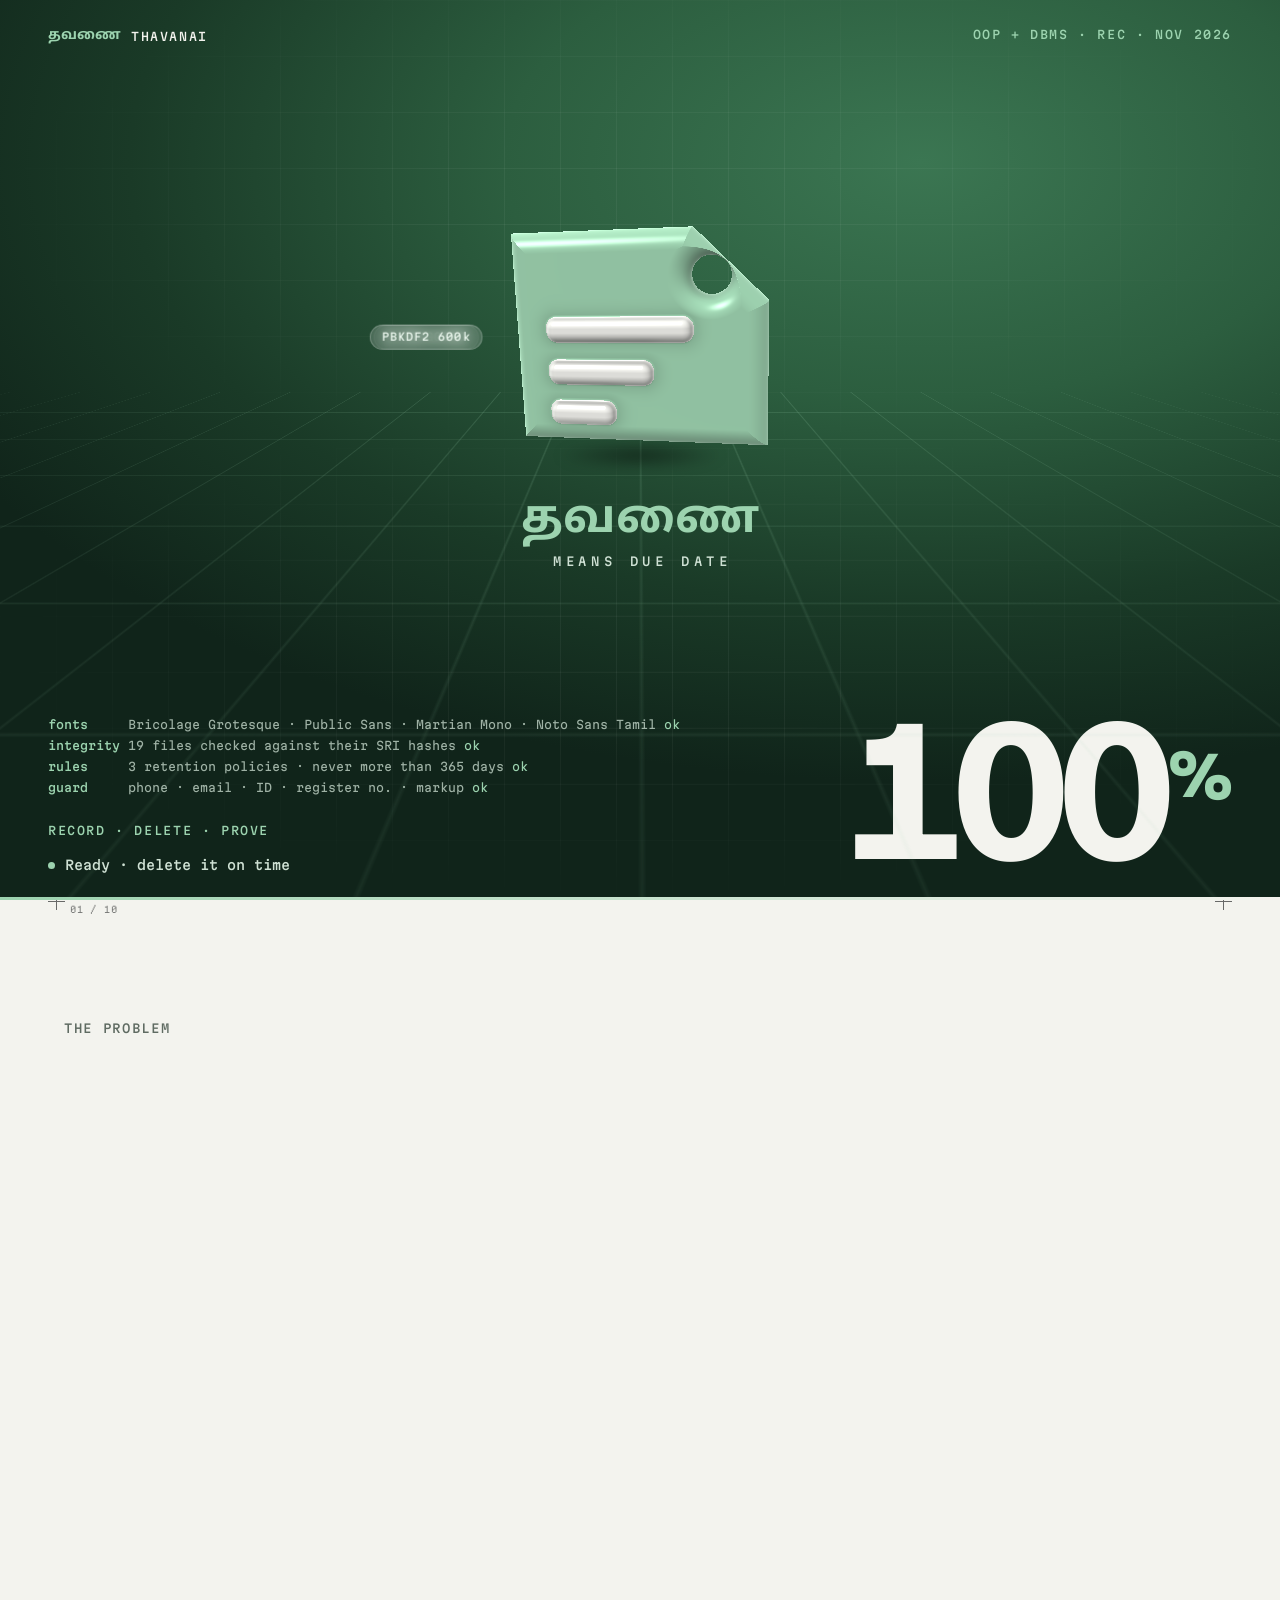
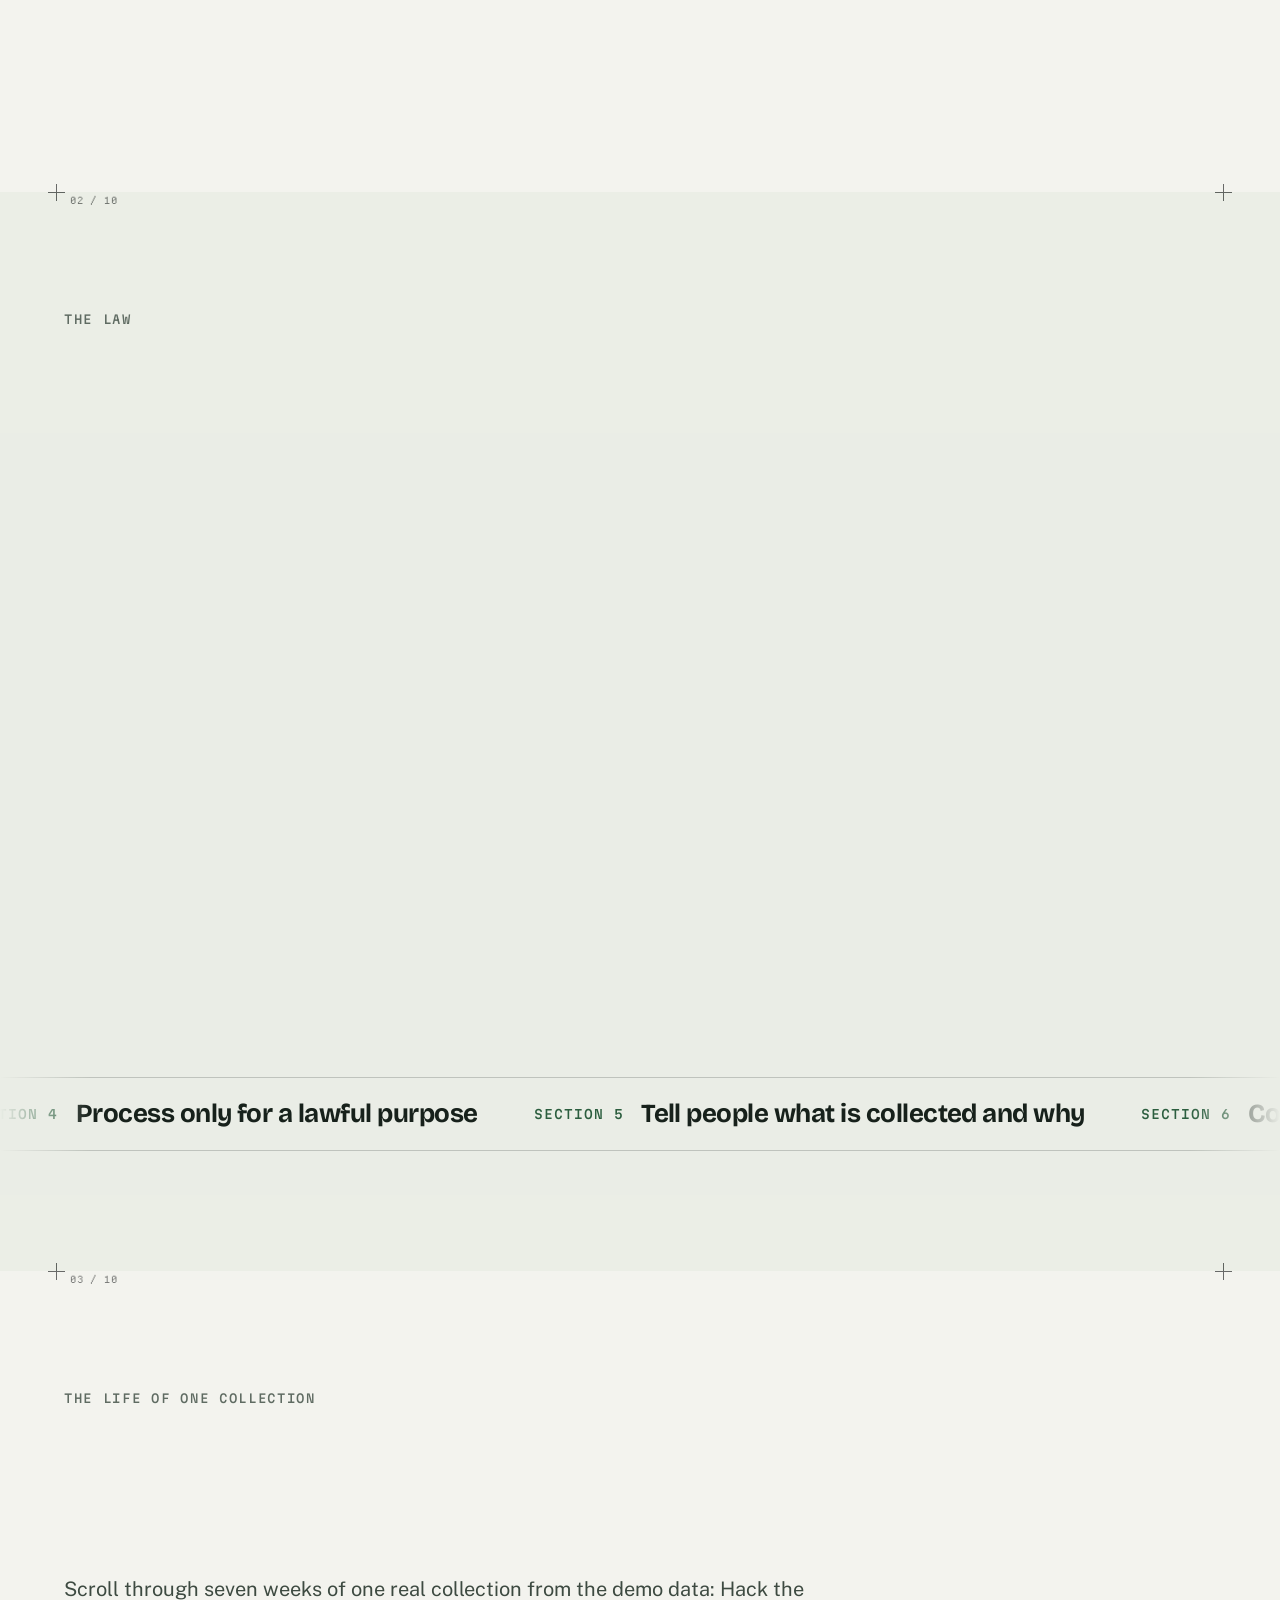
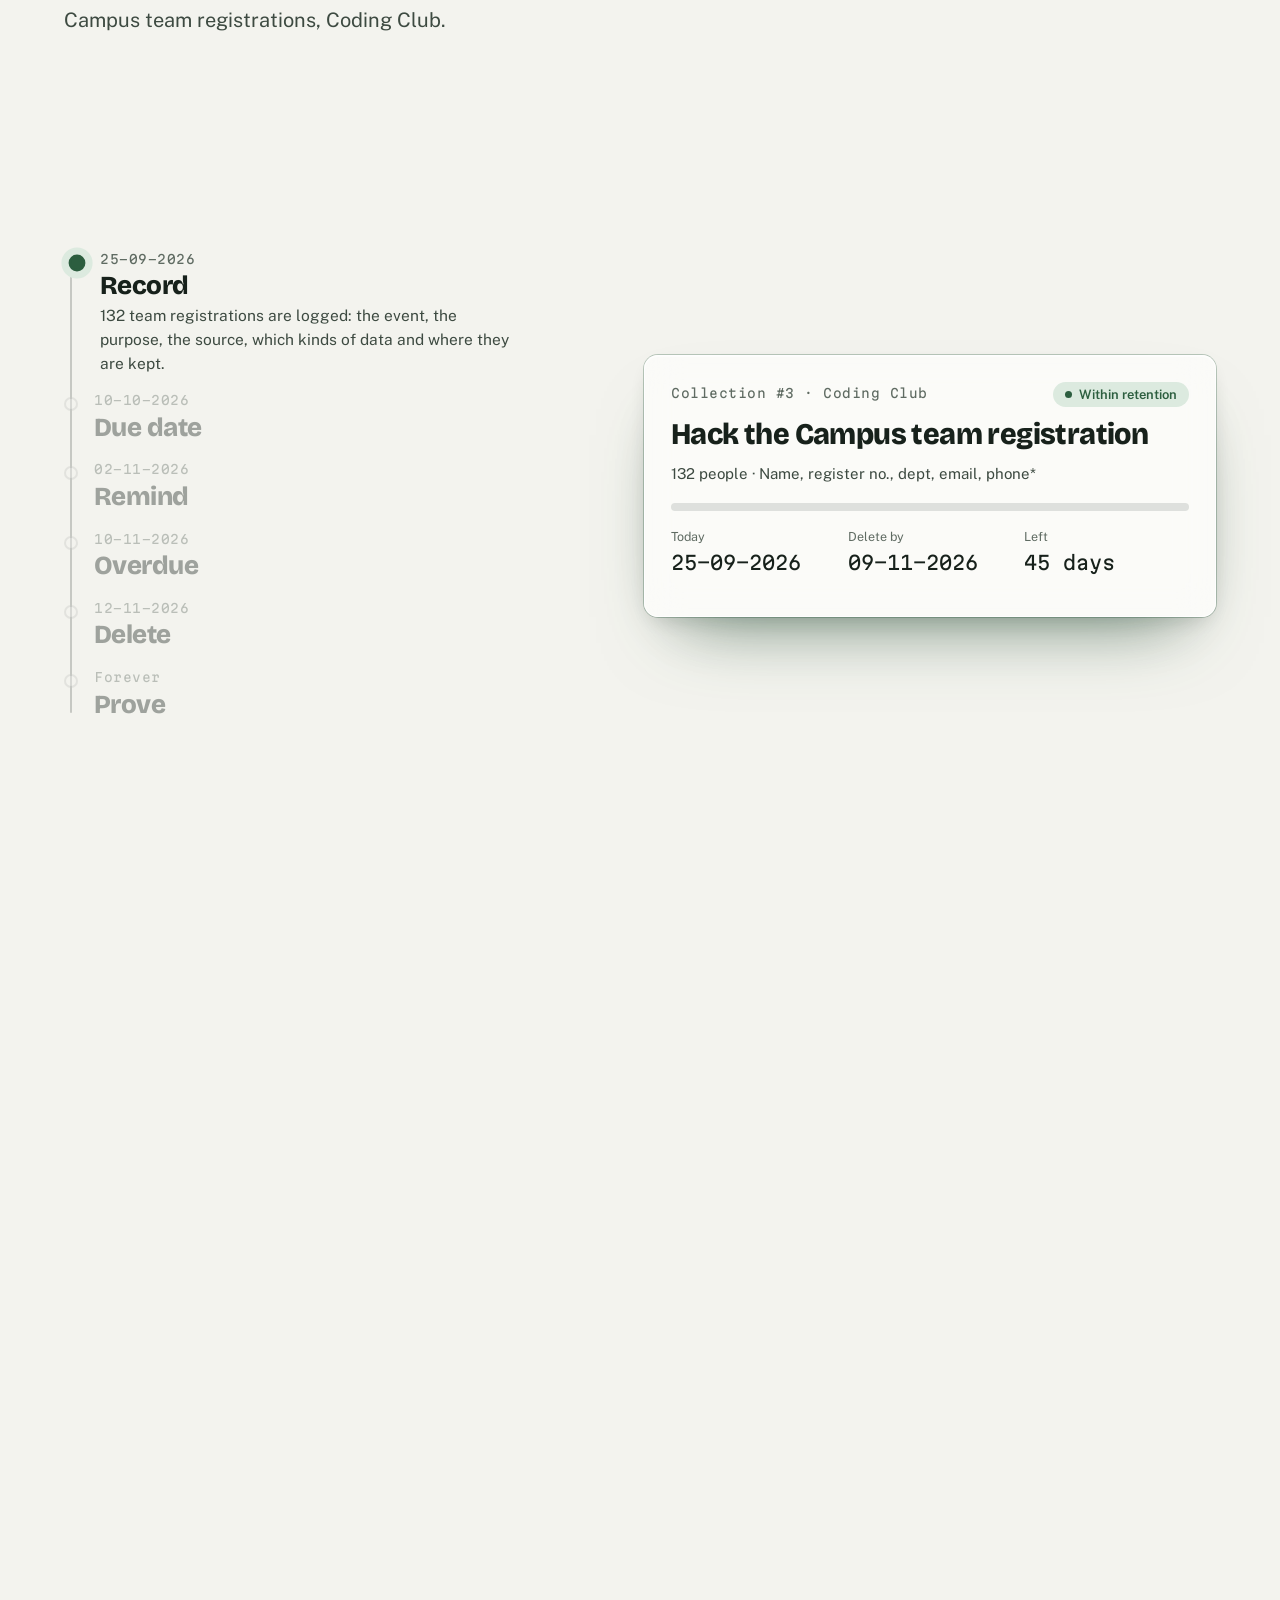
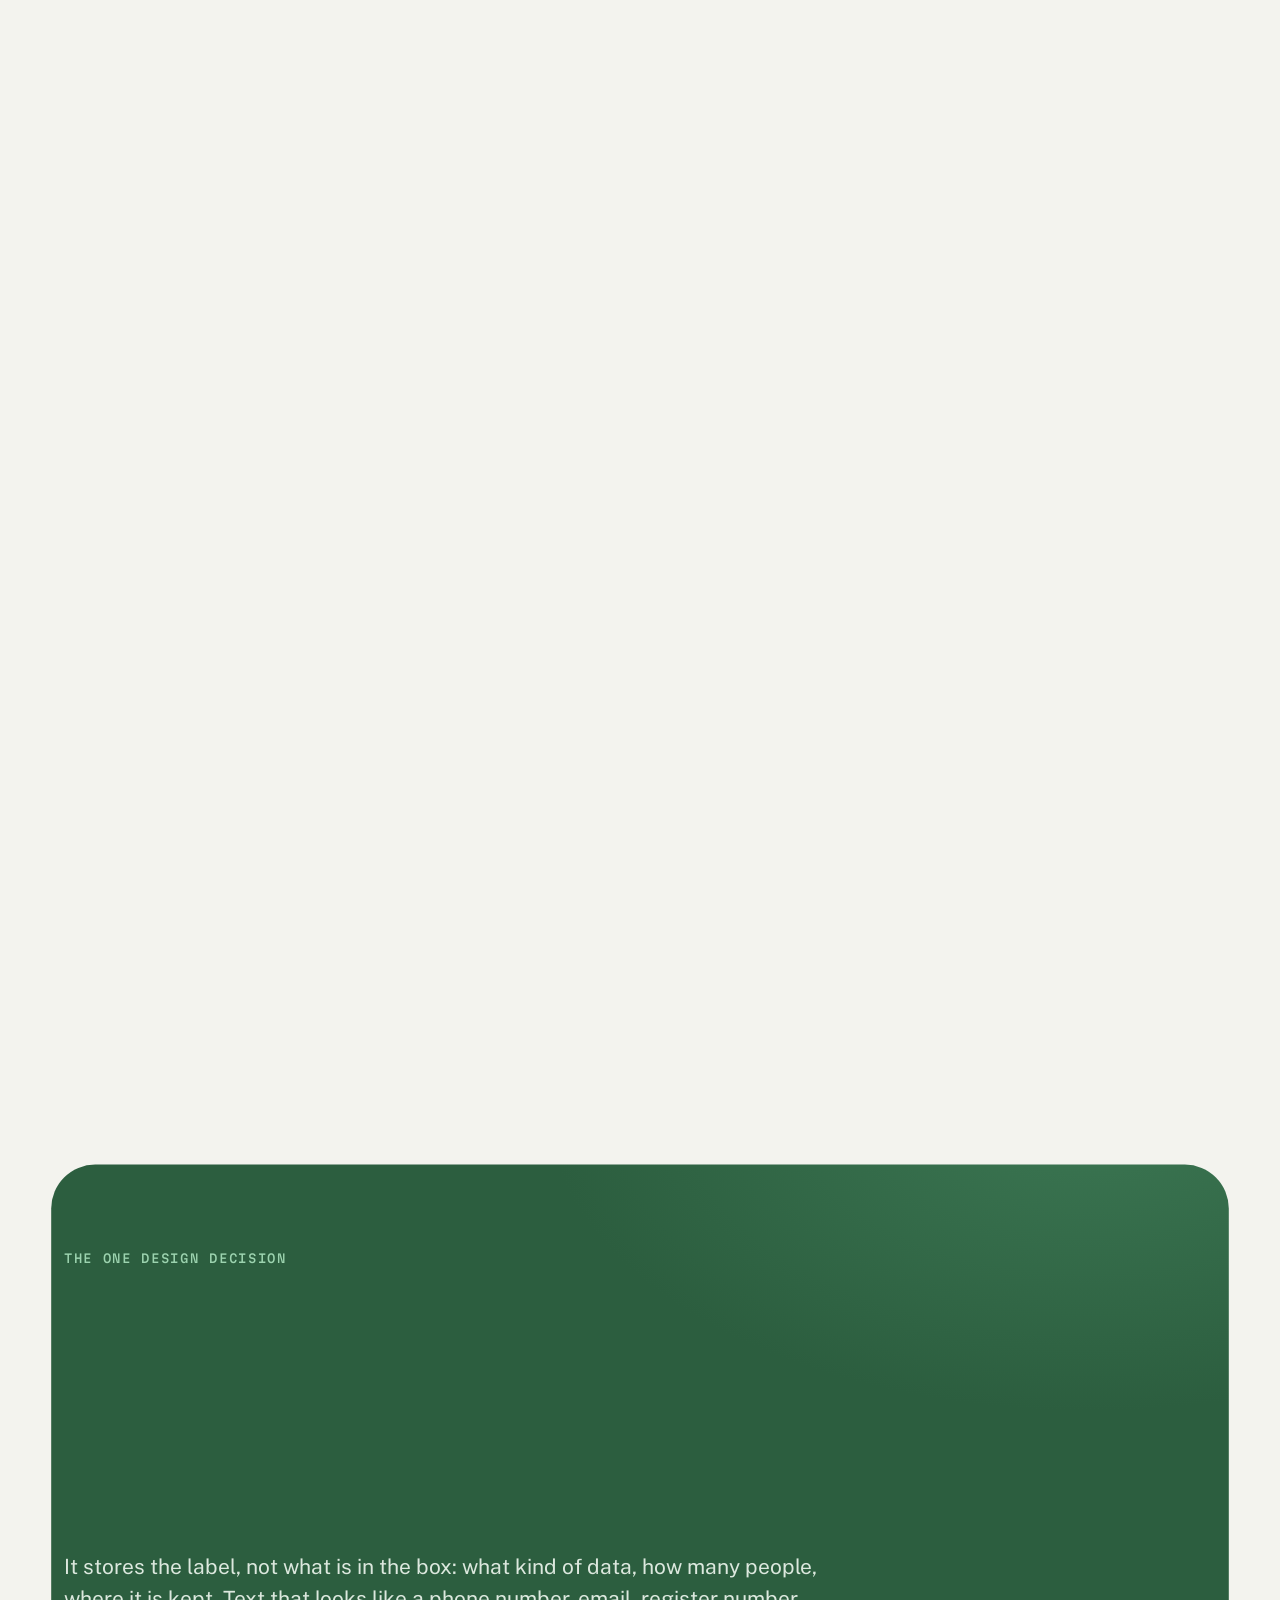
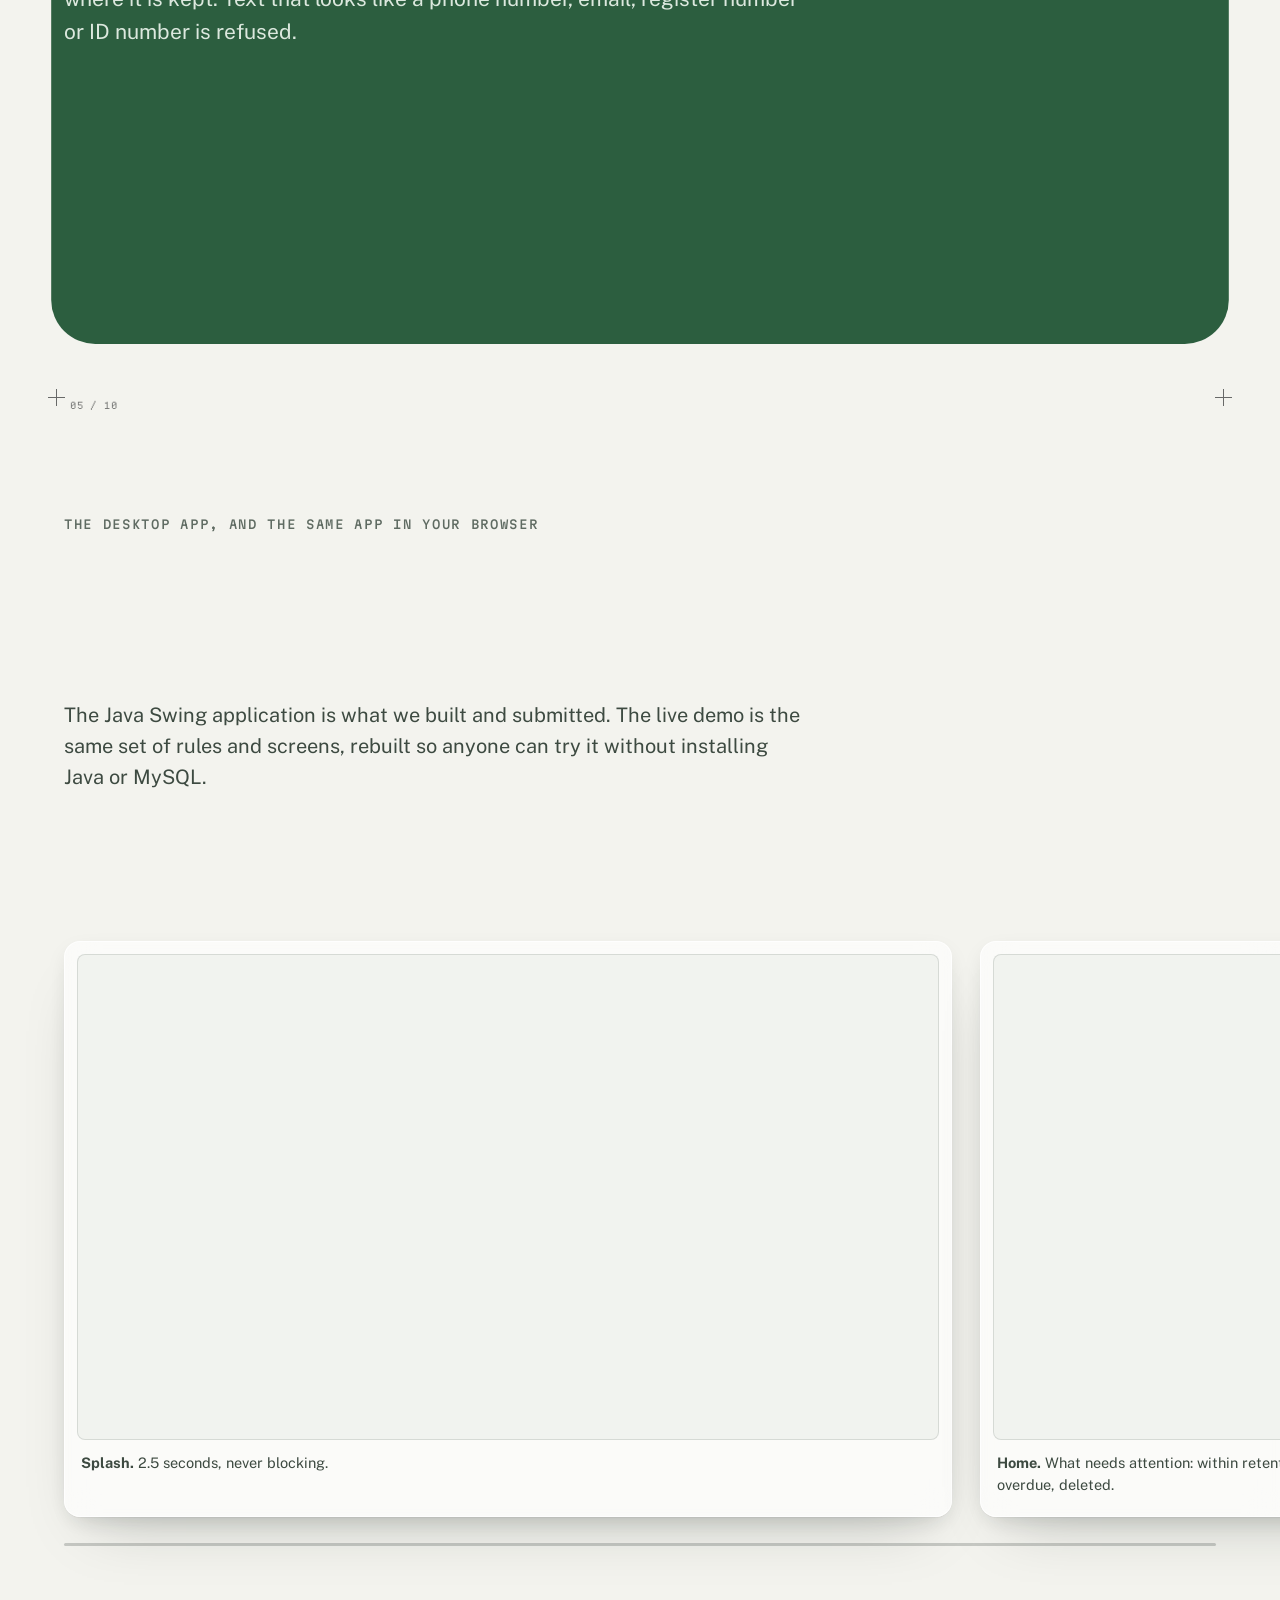
==== commit 1bc45ebb: "Registration-mark pointer, no pointer light, console and lockout hardening" ====
--- a/index.html
+++ b/index.html
@@ -14,9 +14,9 @@
 <meta property="og:type" content="website">
 <meta property="og:image" content="https://shyamvasansathiskumar-ux.github.io/thavanai/assets/img/og.png">
 <link rel="icon" href="assets/img/favicon.svg" type="image/svg+xml">
-<link rel="stylesheet" href="assets/css/base.css?v=12c902fc08" integrity="sha384-Z34YvhBTGqnwTFEpUB7k32kK5lECJ4f/ksJVhrPsVPoWMYQVeQaseQnSAJYKidRe">
+<link rel="stylesheet" href="assets/css/base.css?v=a655baed97" integrity="sha384-MEEC+G0T7h4B4KaZ3IVXJK8Qs0dbG7vaa+BJNr87CCt/DR/edfZNE6IWBrXrc5vC">
 <link rel="stylesheet" href="assets/css/site.css?v=46f916a325" integrity="sha384-Xh/zMzxgUIH37yBs99pz9DFDS+kTf6YqhDbjI5ApQupl3LSre/+mJQGjk9IwVNzj">
-<link rel="stylesheet" href="assets/css/fx.css?v=259842459b" integrity="sha384-Ph4TA/gJBgNB11OkuPgZANwACeQzznaV4tmhzUMF9v4aSAIy0Ww1jNSy3jr2yINT">
+<link rel="stylesheet" href="assets/css/fx.css?v=149e1b5ad8" integrity="sha384-5tbDrb1dj8MxB70+RfRUqfybUcvIlVSh1qp6qWQMlbwb45YAAuYAkfy/R4NnXtHf">
 <link rel="stylesheet" href="assets/css/loader.css?v=6a0c0f3128" integrity="sha384-a7gD2N38++oFuIK6Qz+KBtcKm9YT/AcjjTo/GaiPUt5qPx5bRMP2pcj4B7nkNTav">
 <link rel="stylesheet" href="assets/css/proof.css?v=29915e61d6" integrity="sha384-0GQT9IxfMTHPr0xP0rDTJAnno42E7cbQECvwa4wZADI7fkqm05IkfXTZ4Lq3GVv8">
 <script src="assets/js/guard.js?v=45addfdf32" integrity="sha384-PrQsl8xrVR86PqE9nZKXEXJhfdWKjc5XTPMA8xArhTSSgZ0NejkZZ/DLik69qf3Z"></script>
@@ -516,6 +516,8 @@
         <li><strong>Same database rules.</strong> Seven tables, five CHECKs, foreign keys and four triggers, enforced by an SQLite engine in the page.</li>
         <li><strong>Bound values only.</strong> Every query is a prepared statement. <span class="mono">' OR '1'='1</span> is just a wrong username.</li>
         <li><strong>Nothing leaves the tab.</strong> No server, no analytics, no cookies. A strict Content Security Policy allows no outside scripts.</li>
+        <li><strong>A console with limits.</strong> The admin SQL console hides password hashes and salts, cannot change accounts, and refuses recursive, multi-statement or oversized queries that could freeze the page.</li>
+        <li><strong>A lockout that holds.</strong> Five wrong passwords lock login for 30 seconds in every tab, even after the browser restarts.</li>
         <li><strong>Plain text only.</strong> Tags, script links, event handlers and encoded markup are refused with a message. Invisible characters that can disguise text are removed.</li>
         <li><strong>Stricter guard.</strong> Phone numbers in groups, full 13-digit register numbers and PAN-style IDs are refused too.</li>
         <li><strong>Checks on every write.</strong> Club changes are refused for non-admins in the data layer, not only hidden on screen.</li>
@@ -584,16 +586,16 @@
   </div>
 </footer>
 
-<script src="assets/js/engine.js?v=e3d6bf76e1" integrity="sha384-6VyPszY/N1yhjqrYFZmbMtmR+cekjylLjuvuI97Mkr0jMPce6rZJJdqZaRqyTflZ"></script>
+<script src="assets/js/engine.js?v=c8445536b2" integrity="sha384-2RAGfa6exIisTMlbOeawTwkaeH8MFpcd7NXhqxJpLP1lQadcaiQb7CEAIddQzM45"></script>
 <script src="assets/js/clay3d.js?v=4d6bd614d0" integrity="sha384-mcf9tpFLgazQVcxiabZH8syb/qddyFOVhKyxvYIQZeql2MIYOwqT0S3FbyIqLvRE"></script>
 <script src="assets/js/loader.js?v=8f487d12f0" integrity="sha384-VKN7BrT0Z0RXspRld6dR+1Fetpf39b27jxBTtGVnJ6Q2HOE/jwd0ZfKLxjbV+dfM"></script>
 <script src="assets/js/site.js?v=79933a1bc8" integrity="sha384-XcUEnGvvBgzSPzz5h7VZrIHAtI7TXCxbUAL14wZ4/yWXNrZQY5gRtX3mMUQPIusZ"></script>
 <script src="vendor/gsap.min.js?v=3d1bea374a" integrity="sha384-3vCAhD+a3BOliP3QqjQINn6ZWiZxoqu0WFxX5ZQZgqekDZuSb1mJBrrLMmu94H8f"></script>
 <script src="vendor/ScrollTrigger.min.js?v=b5bb360661" integrity="sha384-H2WL1iy/jKQQ7MTHU2hskZKNHTYWWD/KgKE1vCNnaWY8An2ESTh23KN/fTp8XS3j"></script>
 <script src="vendor/SplitText.min.js?v=7b299a6b26" integrity="sha384-e98MX/fxZrUXA/6T+aCptryLfHgR2FpEmWxDbbPloHT0Qg79dEXKdLJ/iwD2lzxs"></script>
-<script src="assets/js/fx.js?v=66f6816774" integrity="sha384-nhUIHKXB6zQ6YiVXs+GzuRxJqFm/esh9hOjYvadXp9RxSVmLcqcKtlRxFWqe2EV9"></script>
-<script src="assets/js/bg.js?v=02662f1d0c" integrity="sha384-rQSH+GQWGJqVEN+FAwYdX5BfTF1MwBKv0r/XacNlOj/4UsHISSAChW7iqIj1/VPx"></script>
-<script src="assets/js/cursor.js?v=3cedf11734" integrity="sha384-eo0kyAC9YtHeYF2i/WvLYheJJciJRrCWSn37aNb38GJZJTwa+C7rOqgz9sTmUvNn"></script>
+<script src="assets/js/fx.js?v=9ead98ca28" integrity="sha384-g0yUQ82LRfRlVoVAHKea1rL+6c3KDu3/x0DaUwOdyimLyUM8F2Y2yTdMkn2hQ/RN"></script>
+<script src="assets/js/bg.js?v=dfb3890f54" integrity="sha384-8C1kjCjI1SuYIVIkz12WkTftAQIOWLk6Ke3oaE1MLyS9LlTRlPlOQW8KVvNjvcgl"></script>
+<script src="assets/js/cursor.js?v=eb080b7e27" integrity="sha384-YrKMKHVkvTGiUfhcZ/vkydok1E1AOsqf2/4udwjEimMwDsN1kADQ0B3kCEWOX0Gh"></script>
 <script src="assets/js/proof.js?v=b793999bc5" integrity="sha384-cOyRvIJ7G1z83MKUFePpAsj3/uBWIIfrqMBblsq1d1Cy2HO3W+Gp7n3gC40sYQ3B"></script>
 <script src="assets/js/scene3d.js?v=72be9c4cd7" integrity="sha384-lOoWeB/zIVDageAC/ftushwLjw67tECpk0g3nBIkyJ/SOFmZPAjDWMMv9xOLRVEw"></script>
 </body>
--- a/assets/css/base.css
+++ b/assets/css/base.css
@@ -136,20 +136,27 @@
 .scene3d { position: fixed; inset: 0; width: 100vw; height: 100vh; z-index: 4; pointer-events: none; }
 .three-on .clay[data-obj] { opacity: 0; }
 
-/* the pointer: a dot, and a ring that trails it, grows over things you can use and wraps buttons */
-.cur { position: fixed; left: 0; top: 0; z-index: 9999; pointer-events: none; mix-blend-mode: difference; }
-.cur-dot, .cur-ring { position: fixed; left: 0; top: 0; pointer-events: none; will-change: transform; }
-.cur-dot { width: 6px; height: 6px; margin: -3px 0 0 -3px; border-radius: 50%; background: #fff; transition: opacity 0.2s, transform 0.08s linear; }
-.cur-ring { border: 1.5px solid #fff; border-radius: 999px; display: grid; place-items: center; transition: opacity 0.25s, border-width 0.2s; }
-.cur-label { font: 600 10.5px/1 var(--mono); letter-spacing: 0.12em; text-transform: uppercase; color: #fff; opacity: 0; transition: opacity 0.2s; white-space: nowrap; }
+/* the pointer: a registration mark. A fine crosshair at the tip; four crop-mark corners that trail it and close around things you can use */
+.cur { position: fixed; left: 0; top: 0; z-index: 9999; pointer-events: none; mix-blend-mode: difference; color: #fff; }
+.cur-cross, .cur-box { position: fixed; left: 0; top: 0; pointer-events: none; will-change: transform; transition: opacity 0.2s; }
+.cur-cross { width: 0; height: 0; }
+.cur-cross::before, .cur-cross::after { content: ""; position: absolute; background: currentColor; }
+.cur-cross::before { left: -9px; top: -0.5px; width: 18px; height: 1px; }
+.cur-cross::after { top: -9px; left: -0.5px; height: 18px; width: 1px; }
+.cur-box { width: 26px; height: 26px; }
+.cur-c { position: absolute; width: 7px; height: 7px; border-color: currentColor; transition: width 0.25s, height 0.25s; }
+.cur-c.tl { left: 0; top: 0; border-top: 1.5px solid; border-left: 1.5px solid; }
+.cur-c.tr { right: 0; top: 0; border-top: 1.5px solid; border-right: 1.5px solid; }
+.cur-c.bl { left: 0; bottom: 0; border-bottom: 1.5px solid; border-left: 1.5px solid; }
+.cur-c.br { right: 0; bottom: 0; border-bottom: 1.5px solid; border-right: 1.5px solid; }
+.cur.is-on .cur-c { width: 10px; height: 10px; }
+.cur.is-down .cur-c { width: 4px; height: 4px; }
+.cur-label { position: absolute; right: 0; top: calc(100% + 6px); font: 400 10.5px/1 var(--pixel); letter-spacing: 0.1em; text-transform: uppercase; white-space: nowrap; opacity: 0; transition: opacity 0.2s; }
 .cur.has-label .cur-label { opacity: 1; }
-.cur.has-label .cur-dot { opacity: 0; }
-.cur.is-btn .cur-dot { opacity: 0; }
-.cur.is-down .cur-ring { border-width: 3px; }
-.cur.is-hidden .cur-dot, .cur.is-hidden .cur-ring { opacity: 0; }
+.cur.is-hidden .cur-cross, .cur.is-hidden .cur-box, .cur.is-typing .cur-cross, .cur.is-typing .cur-box { opacity: 0; }
+/* the demo keeps the system pointer: corners appear only on things you can use */
+.cur.is-quiet .cur-cross { display: none; }
+.cur.is-quiet:not(.is-on) .cur-box { opacity: 0; }
 html.has-cur, html.has-cur a, html.has-cur button, html.has-cur label, html.has-cur summary, html.has-cur [role="button"], html.has-cur .lock-gl, html.has-cur .er-t { cursor: none; }
-html.has-cur-ring .cur-dot { display: none; }
 @media (hover: none), (pointer: coarse) { .cur { display: none; } }
-.cur.is-sq .cur-ring { background: #fff; border-color: #fff; }
-.cur.is-sq .cur-dot { opacity: 0; }
 .ld-retry { grid-column: 1 / -1; justify-self: start; margin-top: 10px; padding: 10px 16px; border: 1px dashed #9cd3af; color: #f3f3ee; font: 500 13px var(--mono); text-decoration: none; }
--- a/assets/css/fx.css
+++ b/assets/css/fx.css
@@ -80,8 +80,6 @@
 
 /* ---------- glass: lit edge and a light that follows the pointer */
 .glass { box-shadow: inset 0 1px 0 rgba(255, 255, 255, 0.5), var(--shadow); }
-.spot::after { content: ""; position: absolute; inset: 0; border-radius: inherit; pointer-events: none; background: radial-gradient(380px circle at var(--mx, 50%) var(--my, 50%), rgba(156, 211, 175, 0.2), transparent 50%); opacity: 0; transition: opacity 0.35s; }
-.spot:hover::after { opacity: 1; }
 .tilt { transition: transform 0.3s cubic-bezier(0.2, 0.7, 0.2, 1), border-color 0.25s; transform-style: preserve-3d; will-change: transform; }
 .mag { transition: transform 0.35s cubic-bezier(0.2, 0.7, 0.2, 1), background 0.2s, box-shadow 0.2s, border-color 0.2s; }
 
